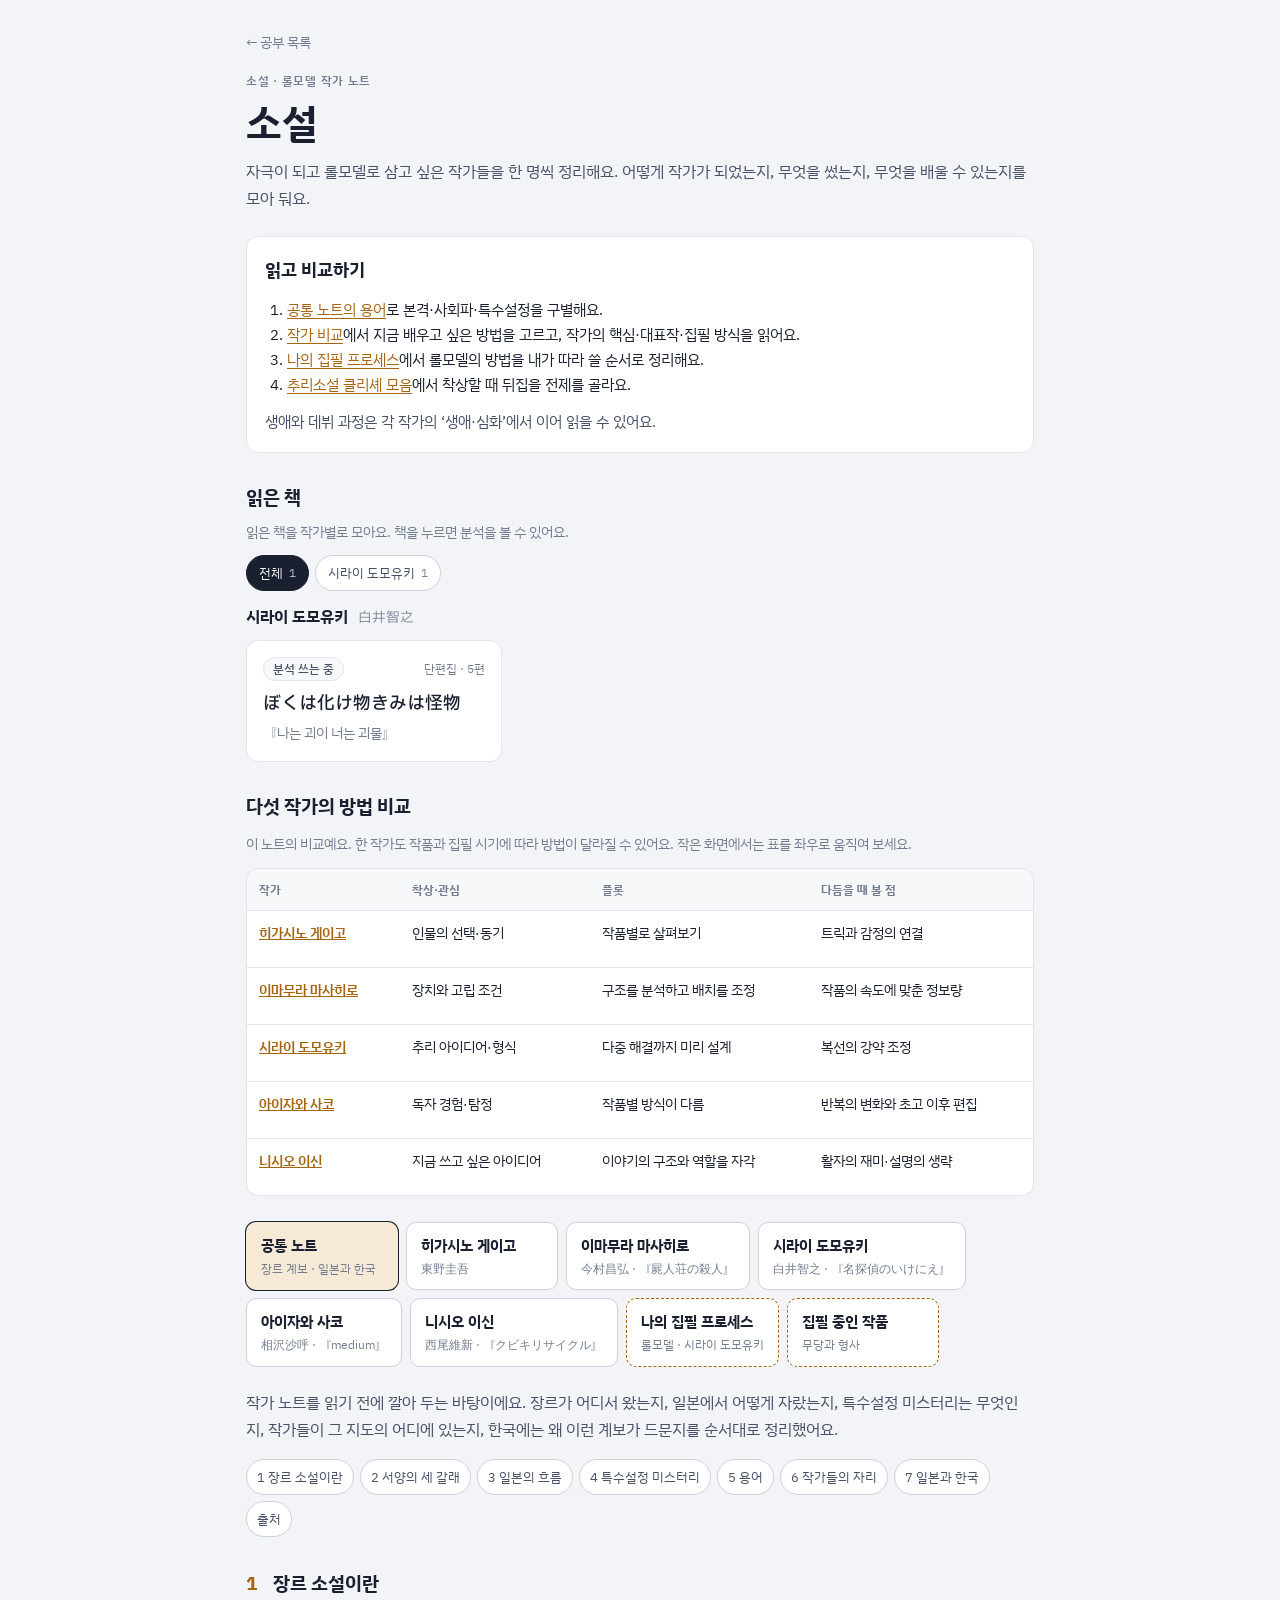
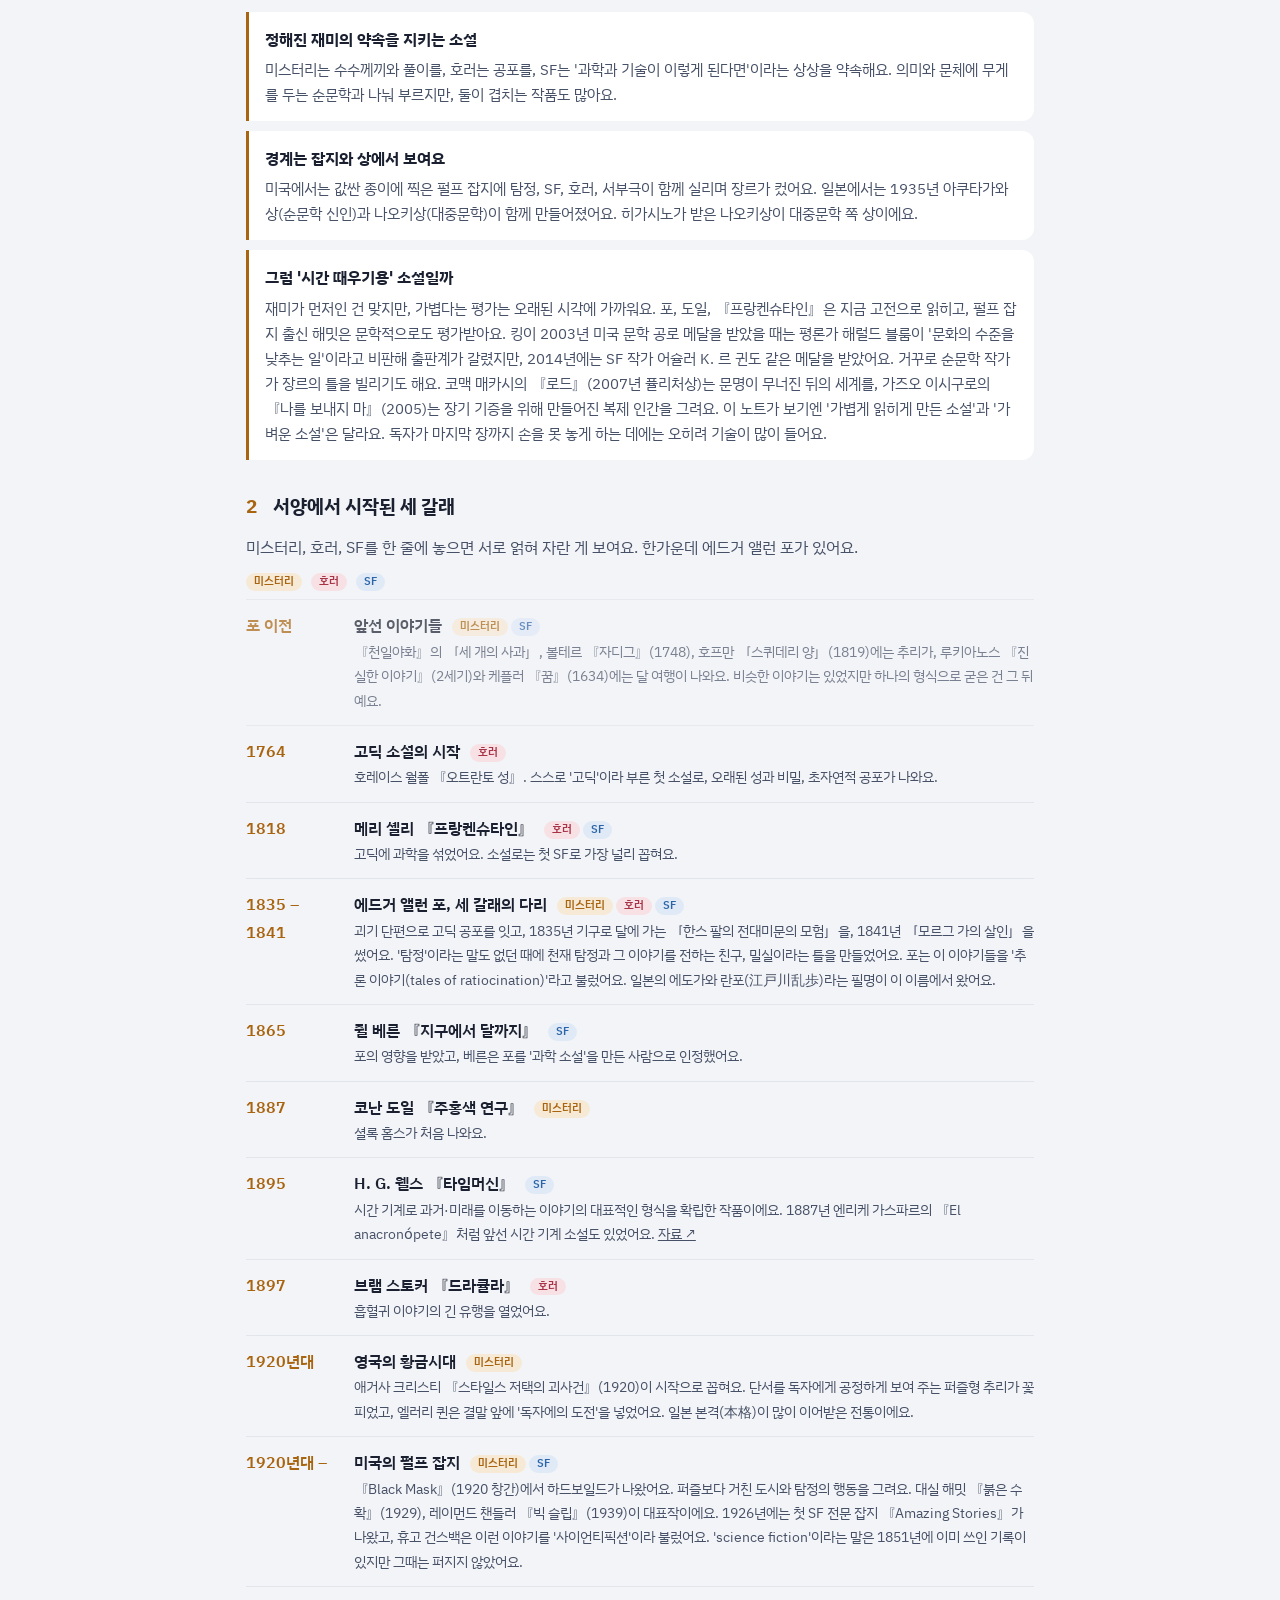
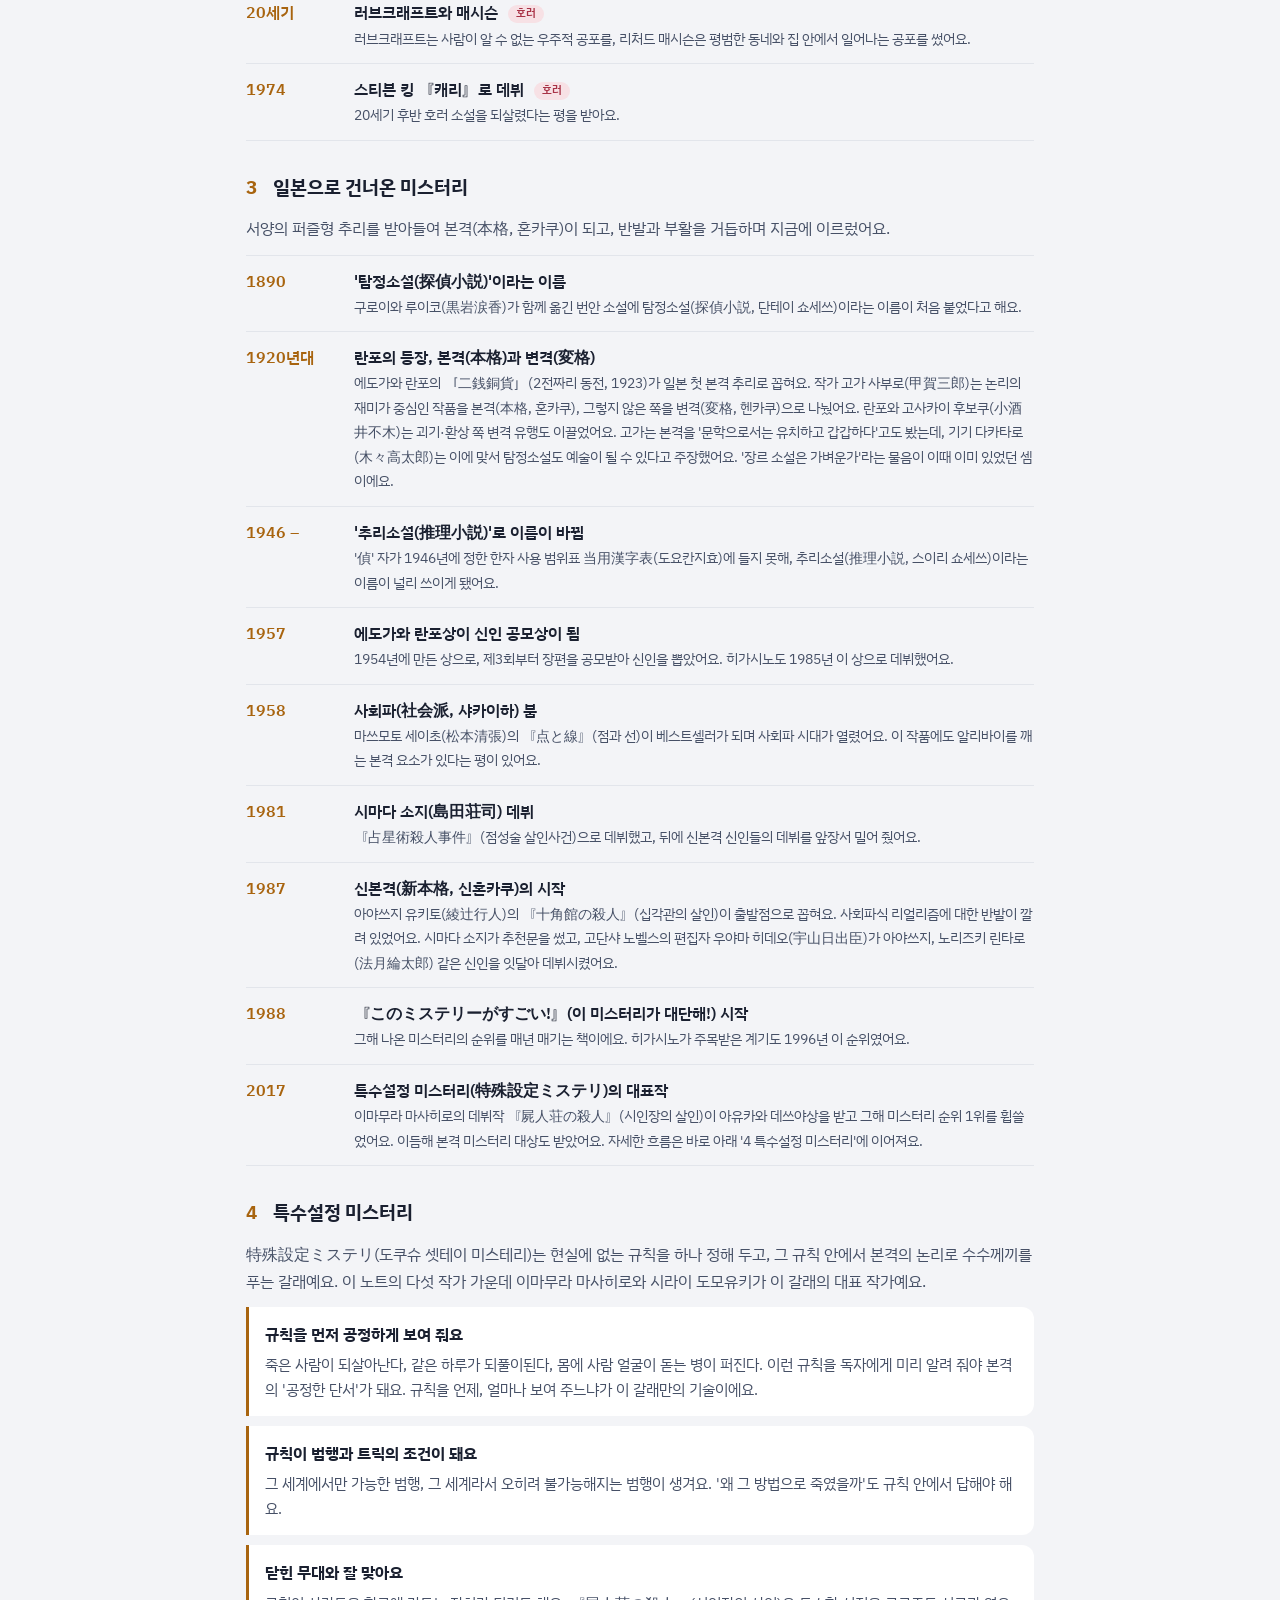
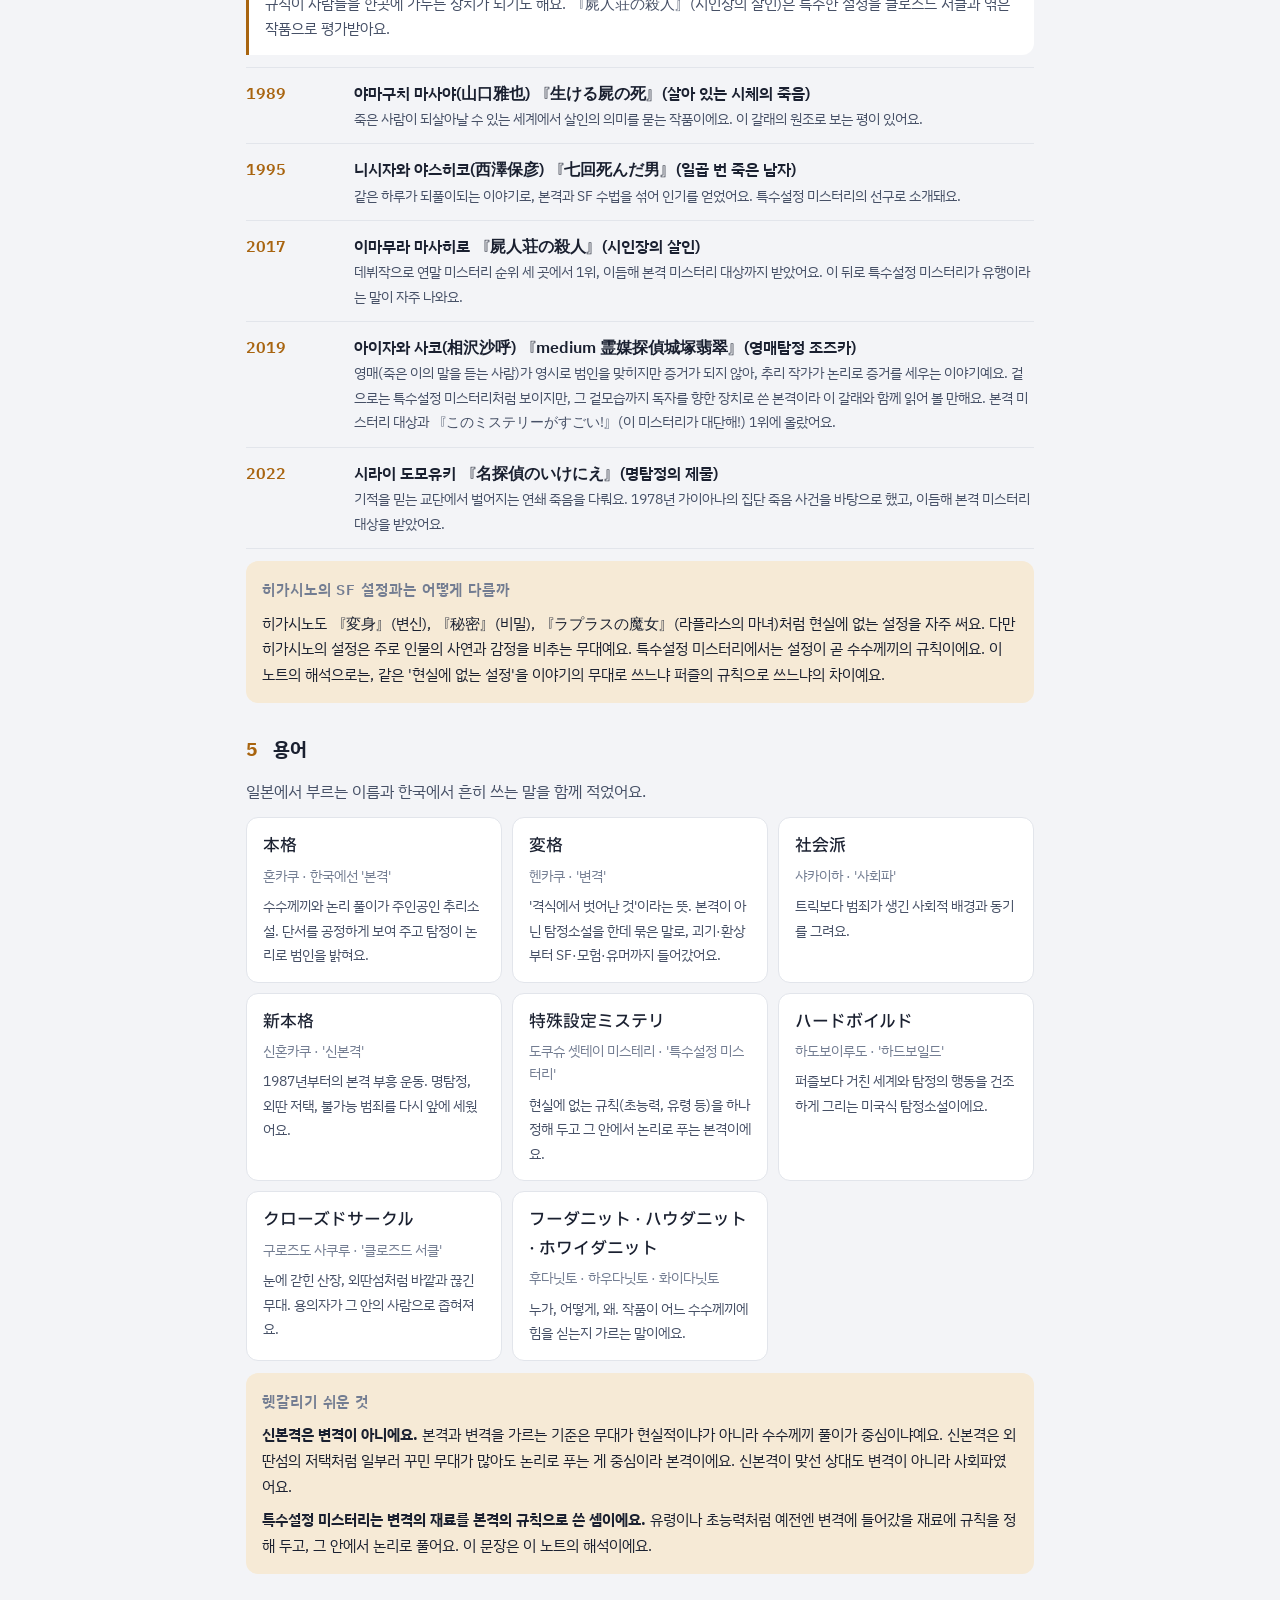
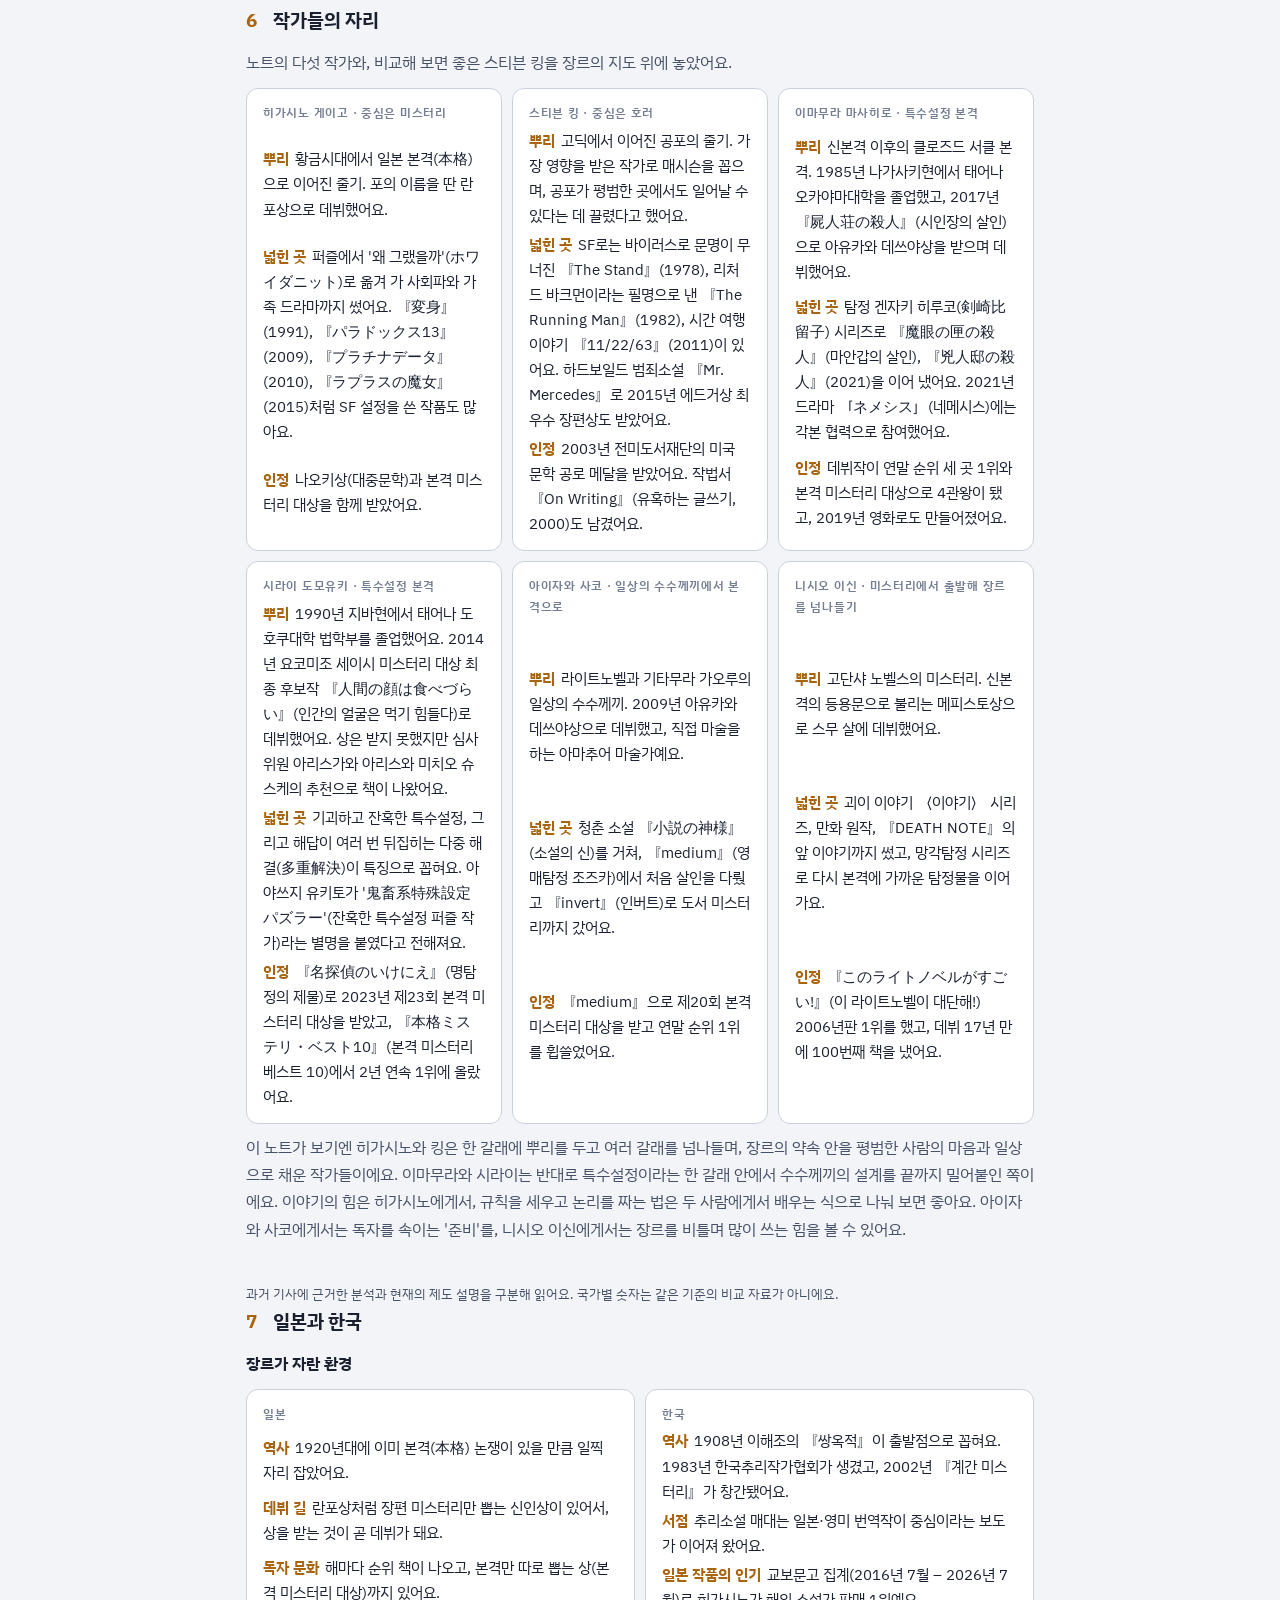
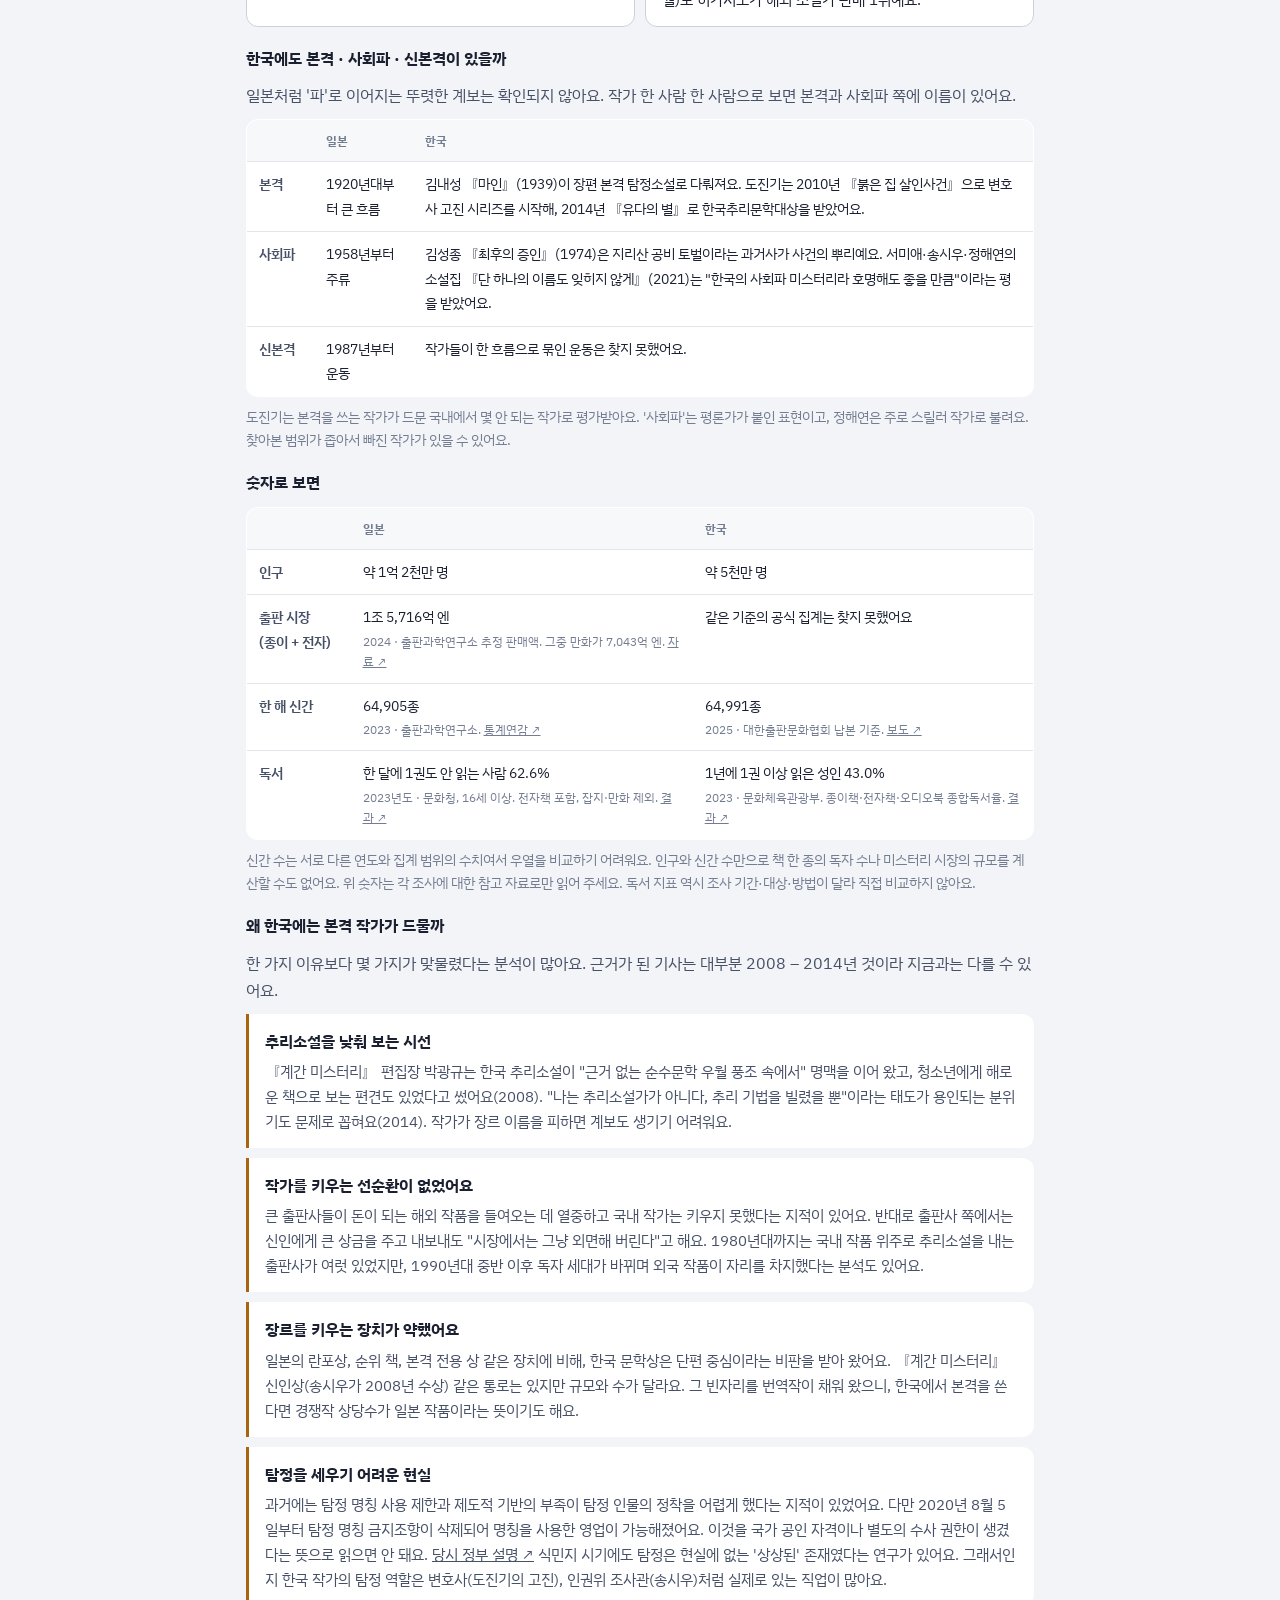
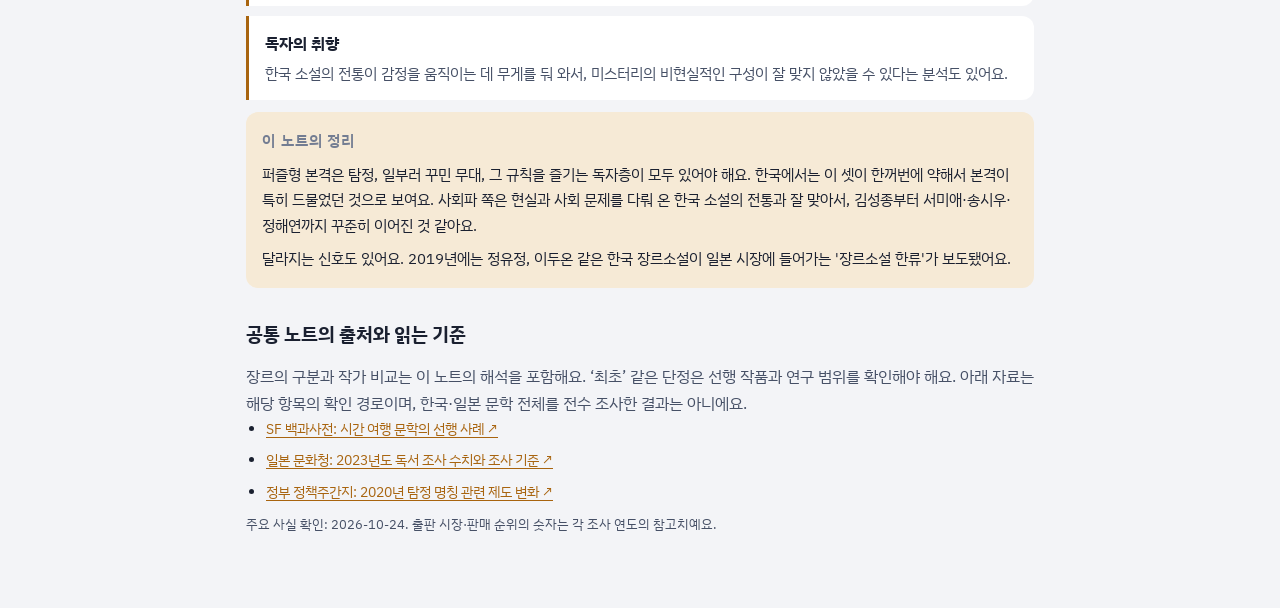
==== novel/index.html @ 46d70980 "창작" ====
<!doctype html>
<html lang="ko">
<meta charset="utf-8">
<meta name="viewport" content="width=device-width,initial-scale=1,viewport-fit=cover">
<title>소설 노트</title>
<link rel="preconnect" href="https://fonts.googleapis.com">
<link rel="preconnect" href="https://fonts.gstatic.com" crossorigin>
<link rel="stylesheet" href="https://fonts.googleapis.com/css2?family=IBM+Plex+Sans+JP:wght@400;500&family=IBM+Plex+Sans+KR:wght@400;500;600;700&display=swap">
<style>
/* 소설 노트: 롤모델 작가를 한 명씩 정리하는 페이지. 색 토큰은 첫 페이지·japanese/와 같은 값을 써요. */
:root{
  --paper:#F3F4F7; --sheet:#FFFFFF; --sheet-2:#F7F8FA;
  --ink:#1A2030; --ink-2:#465066; --ink-3:#737D92; --rule:#E2E5EB; --rule-2:#CBD1DB;
  --accent:#A8640F; --accent-soft:#F6EAD6;
  --cork:#C9A47A; --cork-2:#B88F63; --note-mine:#FFF3B8; --note-note:#FFFFFF; --note-ask:#FBDDE3; --note-ink:#2A2418; --pin:#C0392B;
  --tag-h:#A83246; --tag-h-soft:#F7E1E5; --tag-s:#2C64A8; --tag-s-soft:#E0EAF7;
  --font-ui:"IBM Plex Sans KR","Apple SD Gothic Neo","Malgun Gothic","Noto Sans KR",system-ui,sans-serif;
  --font-jp:"IBM Plex Sans JP","Hiragino Sans","Hiragino Kaku Gothic ProN","Yu Gothic","Noto Sans JP",sans-serif;
  --radius:12px; --gutter:16px;
  color-scheme:light;
}
@media (prefers-color-scheme: dark){
  :root:not([data-theme="light"]){
    --paper:#12151C; --sheet:#1A1F29; --sheet-2:#151922;
    --ink:#E7EAF0; --ink-2:#B3BACA; --ink-3:#8A92A5; --rule:#2A303D; --rule-2:#3A4252;
    --cork:#5A4632; --cork-2:#4A3928; --note-mine:#4A4220; --note-note:#2A303D; --note-ask:#4A2A31; --note-ink:#F1ECE0; --pin:#E06A5A;
    --accent:#E2A34A; --accent-soft:#3A2C17; --tag-h:#F08C9C; --tag-h-soft:#3D1F25; --tag-s:#8DB8F0; --tag-s-soft:#1C2A3D;
    color-scheme:dark;
  }
}
:root[data-theme="dark"]{
  --paper:#12151C; --sheet:#1A1F29; --sheet-2:#151922;
  --ink:#E7EAF0; --ink-2:#B3BACA; --ink-3:#8A92A5; --rule:#2A303D; --rule-2:#3A4252;
  --cork:#5A4632; --cork-2:#4A3928; --note-mine:#4A4220; --note-note:#2A303D; --note-ask:#4A2A31; --note-ink:#F1ECE0; --pin:#E06A5A;
    --accent:#E2A34A; --accent-soft:#3A2C17; --tag-h:#F08C9C; --tag-h-soft:#3D1F25; --tag-s:#8DB8F0; --tag-s-soft:#1C2A3D;
  color-scheme:dark;
}
*,*::before,*::after{ box-sizing:border-box }
[hidden]{ display:none !important }
html,body{ margin:0 }
body{ min-height:100vh; background:var(--paper); color:var(--ink); font:400 1rem/1.7 var(--font-ui); -webkit-font-smoothing:antialiased }
h1,h2,h3,p,ol,ul,dl{ margin:0 }
a{ color:inherit }
button{ font:inherit; color:inherit; background:none; border:0; padding:0; cursor:pointer }
:focus-visible{ outline:2px solid var(--accent); outline-offset:2px; border-radius:6px }
.jp{ font-family:var(--font-jp) }
main{ max-width:820px; margin:0 auto; padding:28px var(--gutter) 72px }
.back{ display:inline-block; font-size:.85rem; color:var(--ink-3); text-decoration:none; margin-bottom:18px }
.back:hover{ color:var(--ink) }
.eyebrow{ font-size:.76rem; font-weight:600; letter-spacing:.06em; color:var(--ink-3) }
h1{ font-size:clamp(1.8rem,6vw,2.5rem); font-weight:700; letter-spacing:-.01em; line-height:1.3; margin-top:4px }
.lede{ margin-top:10px; color:var(--ink-2) }

/* 작가 고르기 */
.tabs{ display:flex; flex-wrap:wrap; gap:8px; margin:26px 0 8px }
.tab{ display:grid; gap:0; padding:10px 14px; border:1px solid var(--rule-2); border-radius:10px; background:var(--sheet); text-align:left; min-width:9.5rem }
.tab b{ font-size:.95rem }
.tab small{ font-size:.76rem; color:var(--ink-3) }
.tab[aria-selected="true"]{ border-color:var(--ink); box-shadow:0 0 0 1px var(--ink) }
.tab.soon{ border-style:dashed; background:var(--sheet-2) }
.tab.common{ background:var(--accent-soft); border-color:transparent }

/* 공통 노트 */
.intro{ color:var(--ink-2) }
.toc{ display:flex; flex-wrap:wrap; gap:6px; margin-top:-14px }
.toc a{ font-size:.82rem; text-decoration:none; padding:4px 10px; border:1px solid var(--rule-2); border-radius:999px; background:var(--sheet); color:var(--ink-2) }
.toc a:hover{ color:var(--ink); border-color:var(--ink-3) }
section h2 .no{ display:inline-block; min-width:1.4em; color:var(--accent); font-variant-numeric:tabular-nums }
section h3{ font-size:1rem; font-weight:700; margin:18px 0 10px }
section h3:first-of-type{ margin-top:0 }
[id^="c-"]{ scroll-margin-top:16px }
.legend{ display:flex; gap:6px; margin-bottom:8px }
.legend .tag{ margin:0 }
.tag{ display:inline-block; margin-left:6px; padding:0 8px; border-radius:999px; font-size:.7rem; font-weight:600; line-height:1.6; vertical-align:2px; white-space:nowrap }
.tag + .tag{ margin-left:3px }
.tags{ display:inline-flex; gap:3px; margin-left:6px; white-space:nowrap; vertical-align:1px }
.tags .tag{ margin:0 }
.tag.m{ color:var(--accent); background:var(--accent-soft) }
.tag.h{ color:var(--tag-h); background:var(--tag-h-soft) }
.tag.s{ color:var(--tag-s); background:var(--tag-s-soft) }
.timeline li.pre{ opacity:.7 }
.tbl.lineage tbody th{ width:4.2rem }
.tbl.lineage td:nth-child(2){ width:6.2rem }
.note{ margin-top:8px; font-size:.86rem; color:var(--ink-3) }
.tbl{ width:100%; border-collapse:collapse; font-size:.9rem; background:var(--sheet); border:1px solid var(--rule); border-radius:var(--radius); overflow:hidden }
.tbl th,.tbl td{ padding:10px 12px; text-align:left; vertical-align:top; border-bottom:1px solid var(--rule) }
.tbl tbody tr:last-child > *{ border-bottom:0 }
.tbl thead th{ font-size:.78rem; color:var(--ink-3); background:var(--sheet-2) }
.tbl tbody th{ font-weight:600; color:var(--ink-2); width:6.5rem }
.tbl small{ display:block; margin-top:2px; font-size:.75rem; color:var(--ink-3) }

/* 작가 칸 */
.author{ display:grid; gap:30px; margin-top:22px }
.hero{ display:grid; gap:6px; padding:20px; border:1px solid var(--rule); border-radius:var(--radius); background:var(--sheet) }
.hero .name{ font-size:1.6rem; font-weight:700; line-height:1.3 }
.hero .name .jp{ font-size:1rem; font-weight:500; color:var(--ink-3); margin-left:8px }
.facts{ display:grid; grid-template-columns:5.5rem minmax(0,1fr); gap:6px 14px; margin-top:8px; font-size:.93rem }
.facts dt{ color:var(--ink-3) }
.facts dd{ margin:0; min-width:0 }
.memorial{ margin-top:10px; padding:10px 14px; border-radius:10px; background:var(--sheet-2); border:1px solid var(--rule); font-size:.9rem; color:var(--ink-2) }
section h2{ font-size:1.2rem; font-weight:700; margin-bottom:12px }
section > p{ color:var(--ink-2) }
.timeline{ list-style:none; padding:0; display:grid }
.timeline li{ display:grid; grid-template-columns:6rem minmax(0,1fr); gap:12px; padding:12px 0; border-bottom:1px solid var(--rule) }
.timeline li:first-child{ border-top:1px solid var(--rule) }
.tl-y{ font-weight:600; color:var(--accent); font-variant-numeric:tabular-nums }
.tl-a{ display:block; font-size:.78rem; font-weight:500; color:var(--ink-3) }
.tl-t{ font-weight:600 }
.tl-d{ display:block; font-size:.9rem; color:var(--ink-2) }
.books{ display:grid; grid-template-columns:repeat(auto-fill,minmax(min(100%,15rem),1fr)); gap:10px }
.book{ display:grid; align-content:start; gap:3px; padding:14px 16px; border:1px solid var(--rule); border-radius:var(--radius); background:var(--sheet) }
.book .jt{ font-family:var(--font-jp); font-weight:500; font-size:1.05rem }
.book .kt{ font-size:.86rem; color:var(--ink-3) }
.book .yr{ font-size:.78rem; font-weight:600; color:var(--accent) }
.book p{ font-size:.9rem; color:var(--ink-2); margin-top:4px }
.whys{ list-style:none; padding:0; display:grid; gap:10px }
.whys li{ display:grid; gap:4px; padding:14px 16px; border-left:3px solid var(--accent); border-radius:0 var(--radius) var(--radius) 0; background:var(--sheet) }
.whys span{ font-size:.92rem; color:var(--ink-2) }
.influences{ margin:4px 0 0; padding-left:1.1em; display:grid; gap:6px; font-size:.88rem; color:var(--ink-2) }
.whys .influences li{ display:list-item; padding:0; border:0; border-radius:0; background:none }
.influences b{ color:var(--ink); margin-right:6px }
.whys .influence-note{ font-size:.84rem; color:var(--ink-3) }
.turn{ display:grid; gap:8px; margin-top:12px; padding:16px; border-radius:var(--radius); background:var(--accent-soft) }
.turn p{ font-size:.94rem }
.compare{ display:grid; grid-template-columns:repeat(auto-fit,minmax(min(100%,16rem),1fr)); gap:10px; margin-top:12px }
.compare > div{ display:grid; gap:4px; padding:14px 16px; border:1px solid var(--rule-2); border-radius:var(--radius); background:var(--sheet); font-size:.92rem }
.compare b{ color:var(--accent); margin-right:6px }
.lessons{ list-style:none; padding:0; display:grid; gap:10px; counter-reset:l }
.steps{ list-style:none; padding:0; display:grid; gap:10px; counter-reset:st }
.steps > li{ counter-increment:st; padding:14px 16px; border:1px solid var(--rule); border-radius:var(--radius); background:var(--sheet) }
.steps > li > b{ display:block }
.steps > li > b::before{ content:counter(st) '. '; color:var(--accent); font-variant-numeric:tabular-nums }
.steps ul{ margin:6px 0 0; padding-left:1.1em; display:grid; gap:4px; font-size:.92rem; color:var(--ink-2) }
.lessons li{ counter-increment:l; display:grid; grid-template-columns:2rem minmax(0,1fr); gap:6px; padding:14px 16px; border-radius:var(--radius); background:var(--sheet); border:1px solid var(--rule) }
.lessons li::before{ content:counter(l,decimal-leading-zero); font-weight:600; color:var(--accent); font-variant-numeric:tabular-nums }
.lessons b{ display:block }
.lessons span{ font-size:.92rem; color:var(--ink-2) }
.soon-box{ padding:28px 18px; text-align:center; color:var(--ink-3); border:1px dashed var(--rule-2); border-radius:var(--radius) }

/* 읽은 책: 책장, 대표작의 '분석 보기', 책 분석 화면. 그리는 코드는 bookshelf.js, 데이터는 books.js예요. */
.shelf{ display:grid; gap:12px; margin-top:28px }
.shelf h2{ font-size:1.2rem; margin:0 }
.shelf > .note{ margin-top:-6px }
.shelf-seg{ display:flex; flex-wrap:wrap; gap:6px }
.tg{ display:inline-flex; align-items:center; gap:6px; min-height:36px; padding:4px 12px; border-radius:999px; border:1px solid var(--rule-2); background:var(--sheet); font-size:.84rem; color:var(--ink-2); white-space:nowrap }
.tg:hover{ border-color:var(--ink-3); color:var(--ink) }
.tg[aria-pressed="true"]{ background:var(--ink); color:var(--paper); border-color:var(--ink) }
.tg .cnt{ font-size:.72rem; opacity:.7; font-variant-numeric:tabular-nums }
.shelf-list{ display:grid; gap:18px }
.shelf-group{ display:grid; gap:10px }
.shelf-h{ display:flex; flex-wrap:wrap; align-items:baseline; gap:4px 10px; margin:0 !important; font-size:1rem }
.shelf-h .jp{ font-size:.85rem; font-weight:400; color:var(--ink-3) }
.shelf-go{ justify-self:start; font-size:.88rem; color:var(--accent); text-underline-offset:3px }
.shelf-cards{ display:grid; grid-template-columns:repeat(auto-fill,minmax(min(100%,15rem),1fr)); gap:10px }
.shelf-card{ display:grid; align-content:start; gap:4px; padding:16px; border:1px solid var(--rule); border-radius:var(--radius); background:var(--sheet); text-decoration:none }
.shelf-card:hover{ border-color:var(--ink-3) }
.shelf-card .sc-top{ display:flex; justify-content:space-between; align-items:center; gap:8px; margin-bottom:6px }
.shelf-card .sc-meta{ font-size:.76rem; color:var(--ink-3) }
.shelf-card .jt{ font-family:var(--font-jp); font-weight:500; font-size:1.1rem; line-height:1.5 }
.shelf-card .kt{ font-size:.86rem; color:var(--ink-3) }
.pill{ font-size:.72rem; font-weight:500; line-height:1; padding:5px 9px; border-radius:999px; background:var(--sheet-2); color:var(--ink-2); border:1px solid var(--rule); white-space:nowrap }
.pill.ready{ background:var(--accent-soft); color:var(--accent); border-color:transparent }
.proc-tools{ margin-top:12px; display:flex; flex-wrap:wrap; align-items:center; gap:6px 10px; font-size:.9rem }
.proc-tools b{ font-size:.78rem; color:var(--ink-3) }
.proc-tools a{ font-weight:600; color:var(--accent); text-underline-offset:3px }
.proc-link{ margin-top:10px; font-size:.9rem; font-weight:600 }
.proc-link a{ color:var(--accent); text-underline-offset:3px }
.pill.mine{ background:transparent; color:var(--accent); border-color:var(--accent) }
.book.read{ border-color:var(--accent) }
.book-go{ justify-self:start; margin-top:8px; display:inline-flex; align-items:center; min-height:32px; font-size:.86rem; font-weight:600; color:var(--accent); text-underline-offset:3px }
body.reading main > :not(.book-view){ display:none !important }
.book-page{ display:grid; grid-template-columns:minmax(0,1fr); gap:30px }
.book-head h1{ font-family:var(--font-jp); font-weight:500; font-size:clamp(1.5rem,5.5vw,2.1rem) }
.book-intro{ margin-top:12px; padding-top:12px; border-top:1px solid var(--rule); font-size:.93rem; color:var(--ink-2) }
.book-page section > p + p, .work-page section > p + p{ margin-top:10px }
.spoiler{ padding:14px 16px; border:1px dashed var(--rule-2); border-radius:var(--radius); background:var(--sheet-2) }
.spoiler summary{ font-size:.9rem; font-weight:600; color:var(--ink-2); cursor:pointer; min-height:30px }
.spoiler[open] summary{ margin-bottom:10px }
.spoiler p{ color:var(--ink-2) }
.spoiler p + p{ margin-top:10px }
.tab.mine{ border-style:dashed; border-color:var(--accent) }
.proc-map{ display:grid; gap:14px }
.proc-phase{ padding:14px 16px; border:1px solid var(--rule); border-radius:var(--radius); background:var(--sheet) }
.proc-phase h3{ margin:0 }
.proc-phase > .note{ margin:2px 0 10px }
.proc-flow{ list-style:none; margin:0; padding:0; display:grid; gap:6px }
.proc-flow li{ display:grid; grid-template-columns:8.5rem minmax(0,1fr); gap:10px; font-size:.9rem; color:var(--ink-2) }
.proc-flow a{ font-weight:600; color:var(--accent); text-underline-offset:3px }
.proc-steps{ display:grid; gap:14px }
.proc-step{ padding:18px; border:1px solid var(--rule); border-radius:var(--radius); background:var(--sheet); scroll-margin-top:20px }
.proc-step .proc-no{ margin:0; font-size:.76rem; font-weight:600; letter-spacing:.08em; color:var(--accent) }
.proc-step h3{ margin:2px 0 6px; font-size:1.05rem }
.proc-step h4{ margin:14px 0 6px; font-size:.84rem; color:var(--ink-3) }
.proc-step ul{ margin:0; padding-left:20px; display:grid; gap:5px; font-size:.92rem }
.proc-goal{ margin:0; font-weight:600 }
.proc-ask li::marker{ content:'? '; color:var(--accent); font-weight:700 }
.proc-done{ margin:14px 0 0; padding:10px 12px; border-radius:6px; background:var(--accent-soft); font-size:.92rem }
.proc-done b{ display:block; font-size:.76rem; color:var(--accent) }
.proc-basis{ margin-top:12px; display:grid; gap:6px; font-size:.84rem; color:var(--ink-2) }
.proc-basis p{ margin:0 }
.proc-step .spoiler{ margin-top:12px }
.proc-ex{ margin-bottom:8px !important }
.proc-ex b{ color:var(--ink) }
@media(max-width:600px){ .proc-flow li{ grid-template-columns:minmax(0,1fr); gap:0 } .proc-step{ padding:15px } }
/* 집필 중인 작품: 책 분석(.syn 등)과 같은 모양 + 클리셰 뒤집기 보드 */
.work-page{ display:grid; grid-template-columns:minmax(0,1fr); gap:30px; margin-top:26px }
.work-costs{ display:grid; gap:10px }
.work-page .cork-head{ margin-top:18px }
.work-page .cork-head h4{ margin:0 }
.cork-head{ display:flex; flex-wrap:wrap; align-items:baseline; justify-content:space-between; gap:6px 12px; margin-top:10px }
.cork-head h3{ font-size:1.05rem }
.cork-head a{ font-size:.85rem; font-weight:600; color:var(--accent); text-underline-offset:3px }
.cork{ padding:24px 16px; border-radius:var(--radius); display:grid; grid-template-columns:repeat(auto-fill,minmax(250px,1fr)); gap:22px 16px;
  background-color:var(--cork); background-image:radial-gradient(var(--cork-2) 1px, transparent 1.4px); background-size:14px 14px; box-shadow:inset 0 0 0 6px var(--cork-2) }
.pin-card{ position:relative; padding:18px 16px 14px; border-radius:4px; background:var(--note-mine); color:var(--note-ink); box-shadow:0 2px 0 rgba(0,0,0,.08), 0 6px 14px rgba(0,0,0,.16); display:grid; gap:10px; min-width:0 }
.pin{ position:absolute; top:-6px; left:50%; width:14px; height:14px; margin-left:-7px; border-radius:50%; background:var(--pin); box-shadow:0 2px 3px rgba(0,0,0,.35), inset -2px -2px 0 rgba(0,0,0,.18) }
.pin-card small{ display:block; font-size:.72rem; font-weight:700; letter-spacing:.02em; opacity:.65; margin-bottom:2px }
.pin-from{ font-size:.9rem; opacity:.8; padding-bottom:10px; border-bottom:1px dashed rgba(0,0,0,.2) }
.pin-to{ font-size:1rem; font-weight:600; line-height:1.6 }
.pin-extra{ font-size:.8rem; opacity:.75 }
@media(max-width:600px){ .cork{ grid-template-columns:minmax(0,1fr); padding:20px 14px } }

.aspects li{ padding:12px 14px; border:1px solid var(--rule); border-radius:var(--radius); background:var(--sheet) }
.opinion{ display:grid; grid-template-columns:4.2rem minmax(0,1fr); gap:8px; margin:4px 0 0 !important; color:var(--ink-2) }
.op-tag{ padding-top:2px; font-size:.76rem; font-weight:600; letter-spacing:.02em }
.is-good .op-tag{ color:var(--accent) }
.is-bad .op-tag{ color:var(--ink-3) }
.syn{ padding:18px 0; border-top:1px solid var(--rule) }
.syn h3{ margin:0 0 4px; font-size:1.05rem }
.syn .st-first{ margin:0 0 8px; font-size:.78rem; color:var(--ink-3) }
.st-tags{ display:flex; flex-wrap:wrap; align-items:center; gap:6px; margin:0 0 14px }
.st-tags b{ font-size:.78rem; margin-right:2px }
.spoiler h4, .syn h4{ margin:18px 0 8px; font-size:.9rem; color:var(--ink) }
.syn .ref{ margin-top:18px }
.pattern-ex{ margin:8px 0 4px; padding-left:1.1em; display:grid; gap:5px; font-size:.88rem; color:var(--ink-2) }
.pattern-ex b{ color:var(--ink); font-weight:600 }
.design .opinion{ grid-template-columns:2.4rem minmax(0,1fr) }
.design .opinion .op-tag{ color:var(--accent) }
.moves a.pill{ text-decoration:none }
.cost{ margin:0; padding:10px 14px; border-left:3px solid var(--rule-2); border-radius:6px; background:var(--sheet-2); font-size:.92rem; color:var(--ink-2) }
.cost b{ display:block; color:var(--ink); margin-bottom:3px }
.trace-line{ margin:0 0 12px; font-size:.93rem; color:var(--ink) !important }
.trace-line b{ color:var(--accent) }
.syn-facts{ display:grid; grid-template-columns:5.5rem minmax(0,1fr); gap:10px 14px; margin:0 0 14px; font-size:.93rem }
.syn-facts dt{ color:var(--accent); font-size:.82rem; font-weight:600; padding-top:2px }
.syn-facts dd{ margin:0; min-width:0; color:var(--ink-2) }
.syn-cast{ list-style:none; padding:0; margin:0; display:grid; gap:6px }
.syn-cast b{ color:var(--ink); margin-right:6px }
.syn-twist{ margin:0 0 14px; padding:12px 14px; border-left:3px solid var(--accent); border-radius:6px; background:var(--accent-soft); color:var(--ink) !important; font-size:.94rem }
.syn-twist b{ display:block; font-size:.76rem; color:var(--accent); margin-bottom:4px }
.design{ list-style:none; margin:0; padding:0; display:grid; gap:12px }
.design li{ font-size:.92rem }
.design .design-h{ display:flex; flex-wrap:wrap; align-items:center; gap:6px 8px; margin:0 0 3px; color:var(--ink) }
.design li > p:last-child{ margin:0; color:var(--ink-2) }
.trace-steps{ list-style:none; margin:0; padding:0; display:grid; gap:0 }
.trace-steps li{ position:relative; display:grid; grid-template-columns:4.6rem minmax(0,1fr); gap:10px; padding:0 0 14px; font-size:.92rem; color:var(--ink-2) }
.trace-steps li:not(:last-child)::after{ content:''; position:absolute; left:2.3rem; top:26px; bottom:2px; border-left:1px dashed var(--rule-2) }
.trace-steps .pill{ justify-self:center; align-self:start; position:relative; z-index:1 }
.trace-steps b{ color:var(--ink) }
.syn-solve{ margin:0; padding-left:20px; display:grid; gap:8px; font-size:.92rem; color:var(--ink-2) }
@media(max-width:600px){ .syn-facts{ grid-template-columns:minmax(0,1fr); gap:2px } .syn-facts dd{ margin-bottom:10px } }
</style>
<link rel="stylesheet" href="learning.css">

<main>
  <a class="back" href="../index.html">← 공부 목록</a>
  <p class="eyebrow">소설 · 롤모델 작가 노트</p>
  <h1>소설</h1>
  <p class="lede">자극이 되고 롤모델로 삼고 싶은 작가들을 한 명씩 정리해요. 어떻게 작가가 되었는지, 무엇을 썼는지, 무엇을 배울 수 있는지를 모아 둬요.</p>

  <section class="course" aria-labelledby="novel-course-title">
    <h2 id="novel-course-title">읽고 비교하기</h2>
    <ol><li><a href="#c-terms">공통 노트의 용어</a>로 본격·사회파·특수설정을 구별해요.</li><li><a href="#author-comparison">작가 비교</a>에서 지금 배우고 싶은 방법을 고르고, 작가의 핵심·대표작·집필 방식을 읽어요.</li><li><a href="#a-process">나의 집필 프로세스</a>에서 롤모델의 방법을 내가 따라 쓸 순서로 정리해요.</li><li><a href="cliches.html">추리소설 클리셰 모음</a>에서 착상할 때 뒤집을 전제를 골라요.</li></ol>
    <p>생애와 데뷔 과정은 각 작가의 ‘생애·심화’에서 이어 읽을 수 있어요.</p>
  </section>

  <div class="tabs" role="tablist" aria-label="노트">
    <button class="tab common" role="tab" data-author="common" aria-selected="true"><b>공통 노트</b><small>장르 계보 · 일본과 한국</small></button>
    <button class="tab" role="tab" data-author="higashino" aria-selected="false"><b>히가시노 게이고</b><small>東野圭吾</small></button>
    <button class="tab" role="tab" data-author="imamura" aria-selected="false"><b>이마무라 마사히로</b><small>今村昌弘 · 『屍人荘の殺人』</small></button>
    <button class="tab" role="tab" data-author="shirai" aria-selected="false"><b>시라이 도모유키</b><small>白井智之 · 『名探偵のいけにえ』</small></button>
    <button class="tab" role="tab" data-author="aizawa" aria-selected="false"><b>아이자와 사코</b><small>相沢沙呼 · 『medium』</small></button>
    <button class="tab" role="tab" data-author="nisio" aria-selected="false"><b>니시오 이신</b><small>西尾維新 · 『クビキリサイクル』</small></button>
    <button class="tab mine" role="tab" data-author="process" aria-selected="false"><b>나의 집필 프로세스</b><small>롤모델 · 시라이 도모유키</small></button>
    <button class="tab mine" role="tab" data-author="works" aria-selected="false"><b>집필 중인 작품</b><small>무당과 형사</small></button>
  </div>

  <!-- 공통 노트: 작가를 가리지 않는 장르·시장 이야기 -->
  <div class="author" id="a-common" role="tabpanel">
    <p class="intro">작가 노트를 읽기 전에 깔아 두는 바탕이에요. 장르가 어디서 왔는지, 일본에서 어떻게 자랐는지, 특수설정 미스터리는 무엇인지, 작가들이 그 지도의 어디에 있는지, 한국에는 왜 이런 계보가 드문지를 순서대로 정리했어요.</p>
    <nav class="toc" aria-label="공통 노트 차례">
      <a href="#c-genre">1 장르 소설이란</a><a href="#c-west">2 서양의 세 갈래</a><a href="#c-japan">3 일본의 흐름</a><a href="#c-special">4 특수설정 미스터리</a><a href="#c-terms">5 용어</a><a href="#c-authors">6 작가들의 자리</a><a href="#c-jk">7 일본과 한국</a><a href="#c-sources">출처</a>
    </nav>

    <section id="c-genre">
      <h2><span class="no">1</span>장르 소설이란</h2>
      <ol class="whys">
        <li><b>정해진 재미의 약속을 지키는 소설</b><span>미스터리는 수수께끼와 풀이를, 호러는 공포를, SF는 '과학과 기술이 이렇게 된다면'이라는 상상을 약속해요. 의미와 문체에 무게를 두는 순문학과 나눠 부르지만, 둘이 겹치는 작품도 많아요.</span></li>
        <li><b>경계는 잡지와 상에서 보여요</b><span>미국에서는 값싼 종이에 찍은 펄프 잡지에 탐정, SF, 호러, 서부극이 함께 실리며 장르가 컸어요. 일본에서는 1935년 아쿠타가와상(순문학 신인)과 나오키상(대중문학)이 함께 만들어졌어요. 히가시노가 받은 나오키상이 대중문학 쪽 상이에요.</span></li>
        <li><b>그럼 '시간 때우기용' 소설일까</b><span>재미가 먼저인 건 맞지만, 가볍다는 평가는 오래된 시각에 가까워요. 포, 도일, 『프랑켄슈타인』은 지금 고전으로 읽히고, 펄프 잡지 출신 해밋은 문학적으로도 평가받아요. 킹이 2003년 미국 문학 공로 메달을 받았을 때는 평론가 해럴드 블룸이 '문화의 수준을 낮추는 일'이라고 비판해 출판계가 갈렸지만, 2014년에는 SF 작가 어슐러 K. 르 귄도 같은 메달을 받았어요. 거꾸로 순문학 작가가 장르의 틀을 빌리기도 해요. 코맥 매카시의 『로드』(2007년 퓰리처상)는 문명이 무너진 뒤의 세계를, 가즈오 이시구로의 『나를 보내지 마』(2005)는 장기 기증을 위해 만들어진 복제 인간을 그려요. 이 노트가 보기엔 '가볍게 읽히게 만든 소설'과 '가벼운 소설'은 달라요. 독자가 마지막 장까지 손을 못 놓게 하는 데에는 오히려 기술이 많이 들어요.</span></li>
      </ol>
    </section>

    <section id="c-west">
      <h2><span class="no">2</span>서양에서 시작된 세 갈래</h2>
      <p style="margin-bottom:12px">미스터리, 호러, SF를 한 줄에 놓으면 서로 얽혀 자란 게 보여요. 한가운데 에드거 앨런 포가 있어요.</p>
      <p class="legend"><span class="tag m">미스터리</span><span class="tag h">호러</span><span class="tag s">SF</span></p>
      <ol class="timeline">
        <li class="pre"><span class="tl-y">포 이전</span><span><span class="tl-t">앞선 이야기들 <span class="tags"><span class="tag m">미스터리</span><span class="tag s">SF</span></span></span><span class="tl-d">『천일야화』의 「세 개의 사과」, 볼테르 『자디그』(1748), 호프만 「스퀴데리 양」(1819)에는 추리가, 루키아노스 『진실한 이야기』(2세기)와 케플러 『꿈』(1634)에는 달 여행이 나와요. 비슷한 이야기는 있었지만 하나의 형식으로 굳은 건 그 뒤예요.</span></span></li>
        <li><span class="tl-y">1764</span><span><span class="tl-t">고딕 소설의 시작 <span class="tags"><span class="tag h">호러</span></span></span><span class="tl-d">호레이스 월폴 『오트란토 성』. 스스로 '고딕'이라 부른 첫 소설로, 오래된 성과 비밀, 초자연적 공포가 나와요.</span></span></li>
        <li><span class="tl-y">1818</span><span><span class="tl-t">메리 셸리 『프랑켄슈타인』 <span class="tags"><span class="tag h">호러</span><span class="tag s">SF</span></span></span><span class="tl-d">고딕에 과학을 섞었어요. 소설로는 첫 SF로 가장 널리 꼽혀요.</span></span></li>
        <li><span class="tl-y">1835 – 1841</span><span><span class="tl-t">에드거 앨런 포, 세 갈래의 다리 <span class="tags"><span class="tag m">미스터리</span><span class="tag h">호러</span><span class="tag s">SF</span></span></span><span class="tl-d">괴기 단편으로 고딕 공포를 잇고, 1835년 기구로 달에 가는 「한스 팔의 전대미문의 모험」을, 1841년 「모르그 가의 살인」을 썼어요. '탐정'이라는 말도 없던 때에 천재 탐정과 그 이야기를 전하는 친구, 밀실이라는 틀을 만들었어요. 포는 이 이야기들을 '추론 이야기(tales of ratiocination)'라고 불렀어요. 일본의 에도가와 란포(江戸川乱歩)라는 필명이 이 이름에서 왔어요.</span></span></li>
        <li><span class="tl-y">1865</span><span><span class="tl-t">쥘 베른 『지구에서 달까지』 <span class="tags"><span class="tag s">SF</span></span></span><span class="tl-d">포의 영향을 받았고, 베른은 포를 '과학 소설'을 만든 사람으로 인정했어요.</span></span></li>
        <li><span class="tl-y">1887</span><span><span class="tl-t">코난 도일 『주홍색 연구』 <span class="tags"><span class="tag m">미스터리</span></span></span><span class="tl-d">셜록 홈스가 처음 나와요.</span></span></li>
        <li><span class="tl-y">1895</span><span><span class="tl-t">H. G. 웰스 『타임머신』 <span class="tags"><span class="tag s">SF</span></span></span><span class="tl-d">시간 기계로 과거·미래를 이동하는 이야기의 대표적인 형식을 확립한 작품이에요. 1887년 엔리케 가스파르의 『El anacronópete』처럼 앞선 시간 기계 소설도 있었어요. <a href="https://sf-encyclopedia.com/entry/time_travel" target="_blank" rel="noopener">자료 ↗</a></span></span></li>
        <li><span class="tl-y">1897</span><span><span class="tl-t">브램 스토커 『드라큘라』 <span class="tags"><span class="tag h">호러</span></span></span><span class="tl-d">흡혈귀 이야기의 긴 유행을 열었어요.</span></span></li>
        <li><span class="tl-y">1920년대</span><span><span class="tl-t">영국의 황금시대 <span class="tags"><span class="tag m">미스터리</span></span></span><span class="tl-d">애거사 크리스티 『스타일스 저택의 괴사건』(1920)이 시작으로 꼽혀요. 단서를 독자에게 공정하게 보여 주는 퍼즐형 추리가 꽃피었고, 엘러리 퀸은 결말 앞에 '독자에의 도전'을 넣었어요. 일본 본격(本格)이 많이 이어받은 전통이에요.</span></span></li>
        <li><span class="tl-y">1920년대 –</span><span><span class="tl-t">미국의 펄프 잡지 <span class="tags"><span class="tag m">미스터리</span><span class="tag s">SF</span></span></span><span class="tl-d">『Black Mask』(1920 창간)에서 하드보일드가 나왔어요. 퍼즐보다 거친 도시와 탐정의 행동을 그려요. 대실 해밋 『붉은 수확』(1929), 레이먼드 챈들러 『빅 슬립』(1939)이 대표작이에요. 1926년에는 첫 SF 전문 잡지 『Amazing Stories』가 나왔고, 휴고 건스백은 이런 이야기를 '사이언티픽션'이라 불렀어요. 'science fiction'이라는 말은 1851년에 이미 쓰인 기록이 있지만 그때는 퍼지지 않았어요.</span></span></li>
        <li><span class="tl-y">20세기</span><span><span class="tl-t">러브크래프트와 매시슨 <span class="tags"><span class="tag h">호러</span></span></span><span class="tl-d">러브크래프트는 사람이 알 수 없는 우주적 공포를, 리처드 매시슨은 평범한 동네와 집 안에서 일어나는 공포를 썼어요.</span></span></li>
        <li><span class="tl-y">1974</span><span><span class="tl-t">스티븐 킹 『캐리』로 데뷔 <span class="tags"><span class="tag h">호러</span></span></span><span class="tl-d">20세기 후반 호러 소설을 되살렸다는 평을 받아요.</span></span></li>
      </ol>
    </section>

    <section id="c-japan">
      <h2><span class="no">3</span>일본으로 건너온 미스터리</h2>
      <p style="margin-bottom:12px">서양의 퍼즐형 추리를 받아들여 본격(本格, 혼카쿠)이 되고, 반발과 부활을 거듭하며 지금에 이르렀어요.</p>
      <ol class="timeline">
        <li><span class="tl-y">1890</span><span><span class="tl-t">'탐정소설(探偵小説)'이라는 이름</span><span class="tl-d">구로이와 루이코(黒岩涙香)가 함께 옮긴 번안 소설에 탐정소설(探偵小説, 단테이 쇼세쓰)이라는 이름이 처음 붙었다고 해요.</span></span></li>
        <li><span class="tl-y">1920년대</span><span><span class="tl-t">란포의 등장, 본격(本格)과 변격(変格)</span><span class="tl-d">에도가와 란포의 「二銭銅貨」(2전짜리 동전, 1923)가 일본 첫 본격 추리로 꼽혀요. 작가 고가 사부로(甲賀三郎)는 논리의 재미가 중심인 작품을 본격(本格, 혼카쿠), 그렇지 않은 쪽을 변격(変格, 헨카쿠)으로 나눴어요. 란포와 고사카이 후보쿠(小酒井不木)는 괴기·환상 쪽 변격 유행도 이끌었어요. 고가는 본격을 '문학으로서는 유치하고 갑갑하다'고도 봤는데, 기기 다카타로(木々高太郎)는 이에 맞서 탐정소설도 예술이 될 수 있다고 주장했어요. '장르 소설은 가벼운가'라는 물음이 이때 이미 있었던 셈이에요.</span></span></li>
        <li><span class="tl-y">1946 –</span><span><span class="tl-t">'추리소설(推理小説)'로 이름이 바뀜</span><span class="tl-d">'偵' 자가 1946년에 정한 한자 사용 범위표 当用漢字表(도요칸지효)에 들지 못해, 추리소설(推理小説, 스이리 쇼세쓰)이라는 이름이 널리 쓰이게 됐어요.</span></span></li>
        <li><span class="tl-y">1957</span><span><span class="tl-t">에도가와 란포상이 신인 공모상이 됨</span><span class="tl-d">1954년에 만든 상으로, 제3회부터 장편을 공모받아 신인을 뽑았어요. 히가시노도 1985년 이 상으로 데뷔했어요.</span></span></li>
        <li><span class="tl-y">1958</span><span><span class="tl-t">사회파(社会派, 샤카이하) 붐</span><span class="tl-d">마쓰모토 세이초(松本清張)의 『点と線』(점과 선)이 베스트셀러가 되며 사회파 시대가 열렸어요. 이 작품에도 알리바이를 깨는 본격 요소가 있다는 평이 있어요.</span></span></li>
        <li><span class="tl-y">1981</span><span><span class="tl-t">시마다 소지(島田荘司) 데뷔</span><span class="tl-d">『占星術殺人事件』(점성술 살인사건)으로 데뷔했고, 뒤에 신본격 신인들의 데뷔를 앞장서 밀어 줬어요.</span></span></li>
        <li><span class="tl-y">1987</span><span><span class="tl-t">신본격(新本格, 신혼카쿠)의 시작</span><span class="tl-d">아야쓰지 유키토(綾辻行人)의 『十角館の殺人』(십각관의 살인)이 출발점으로 꼽혀요. 사회파식 리얼리즘에 대한 반발이 깔려 있었어요. 시마다 소지가 추천문을 썼고, 고단샤 노벨스의 편집자 우야마 히데오(宇山日出臣)가 아야쓰지, 노리즈키 린타로(法月綸太郎) 같은 신인을 잇달아 데뷔시켰어요.</span></span></li>
        <li><span class="tl-y">1988</span><span><span class="tl-t">『このミステリーがすごい!』(이 미스터리가 대단해!) 시작</span><span class="tl-d">그해 나온 미스터리의 순위를 매년 매기는 책이에요. 히가시노가 주목받은 계기도 1996년 이 순위였어요.</span></span></li>
        <li><span class="tl-y">2017</span><span><span class="tl-t">특수설정 미스터리(特殊設定ミステリ)의 대표작</span><span class="tl-d">이마무라 마사히로의 데뷔작 『屍人荘の殺人』(시인장의 살인)이 아유카와 데쓰야상을 받고 그해 미스터리 순위 1위를 휩쓸었어요. 이듬해 본격 미스터리 대상도 받았어요. 자세한 흐름은 바로 아래 '4 특수설정 미스터리'에 이어져요.</span></span></li>
      </ol>
    </section>

    <section id="c-special">
      <h2><span class="no">4</span>특수설정 미스터리</h2>
      <p style="margin-bottom:12px">特殊設定ミステリ(도쿠슈 셋테이 미스테리)는 현실에 없는 규칙을 하나 정해 두고, 그 규칙 안에서 본격의 논리로 수수께끼를 푸는 갈래예요. 이 노트의 다섯 작가 가운데 이마무라 마사히로와 시라이 도모유키가 이 갈래의 대표 작가예요.</p>
      <ol class="whys">
        <li><b>규칙을 먼저 공정하게 보여 줘요</b><span>죽은 사람이 되살아난다, 같은 하루가 되풀이된다, 몸에 사람 얼굴이 돋는 병이 퍼진다. 이런 규칙을 독자에게 미리 알려 줘야 본격의 '공정한 단서'가 돼요. 규칙을 언제, 얼마나 보여 주느냐가 이 갈래만의 기술이에요.</span></li>
        <li><b>규칙이 범행과 트릭의 조건이 돼요</b><span>그 세계에서만 가능한 범행, 그 세계라서 오히려 불가능해지는 범행이 생겨요. '왜 그 방법으로 죽였을까'도 규칙 안에서 답해야 해요.</span></li>
        <li><b>닫힌 무대와 잘 맞아요</b><span>규칙이 사람들을 한곳에 가두는 장치가 되기도 해요. 『屍人荘の殺人』(시인장의 살인)은 특수한 설정을 클로즈드 서클과 엮은 작품으로 평가받아요.</span></li>
      </ol>
      <ol class="timeline" style="margin-top:12px">
        <li><span class="tl-y">1989</span><span><span class="tl-t">야마구치 마사야(山口雅也) 『生ける屍の死』(살아 있는 시체의 죽음)</span><span class="tl-d">죽은 사람이 되살아날 수 있는 세계에서 살인의 의미를 묻는 작품이에요. 이 갈래의 원조로 보는 평이 있어요.</span></span></li>
        <li><span class="tl-y">1995</span><span><span class="tl-t">니시자와 야스히코(西澤保彦) 『七回死んだ男』(일곱 번 죽은 남자)</span><span class="tl-d">같은 하루가 되풀이되는 이야기로, 본격과 SF 수법을 섞어 인기를 얻었어요. 특수설정 미스터리의 선구로 소개돼요.</span></span></li>
        <li><span class="tl-y">2017</span><span><span class="tl-t">이마무라 마사히로 『屍人荘の殺人』(시인장의 살인)</span><span class="tl-d">데뷔작으로 연말 미스터리 순위 세 곳에서 1위, 이듬해 본격 미스터리 대상까지 받았어요. 이 뒤로 특수설정 미스터리가 유행이라는 말이 자주 나와요.</span></span></li>
        <li><span class="tl-y">2019</span><span><span class="tl-t">아이자와 사코(相沢沙呼) 『medium 霊媒探偵城塚翡翠』(영매탐정 조즈카)</span><span class="tl-d">영매(죽은 이의 말을 듣는 사람)가 영시로 범인을 맞히지만 증거가 되지 않아, 추리 작가가 논리로 증거를 세우는 이야기예요. 겉으로는 특수설정 미스터리처럼 보이지만, 그 겉모습까지 독자를 향한 장치로 쓴 본격이라 이 갈래와 함께 읽어 볼 만해요. 본격 미스터리 대상과 『このミステリーがすごい!』(이 미스터리가 대단해!) 1위에 올랐어요.</span></span></li>
        <li><span class="tl-y">2022</span><span><span class="tl-t">시라이 도모유키 『名探偵のいけにえ』(명탐정의 제물)</span><span class="tl-d">기적을 믿는 교단에서 벌어지는 연쇄 죽음을 다뤄요. 1978년 가이아나의 집단 죽음 사건을 바탕으로 했고, 이듬해 본격 미스터리 대상을 받았어요.</span></span></li>
      </ol>
      <div class="turn">
        <p class="eyebrow">히가시노의 SF 설정과는 어떻게 다를까</p>
        <p>히가시노도 『変身』(변신), 『秘密』(비밀), 『ラプラスの魔女』(라플라스의 마녀)처럼 현실에 없는 설정을 자주 써요. 다만 히가시노의 설정은 주로 인물의 사연과 감정을 비추는 무대예요. 특수설정 미스터리에서는 설정이 곧 수수께끼의 규칙이에요. 이 노트의 해석으로는, 같은 '현실에 없는 설정'을 이야기의 무대로 쓰느냐 퍼즐의 규칙으로 쓰느냐의 차이예요.</p>
      </div>
    </section>

    <section id="c-terms">
      <h2><span class="no">5</span>용어</h2>
      <p style="margin-bottom:12px">일본에서 부르는 이름과 한국에서 흔히 쓰는 말을 함께 적었어요.</p>
      <div class="books">
        <div class="book"><span class="jt" lang="ja">本格</span><span class="kt">혼카쿠 · 한국에선 '본격'</span><p>수수께끼와 논리 풀이가 주인공인 추리소설. 단서를 공정하게 보여 주고 탐정이 논리로 범인을 밝혀요.</p></div>
        <div class="book"><span class="jt" lang="ja">変格</span><span class="kt">헨카쿠 · '변격'</span><p>'격식에서 벗어난 것'이라는 뜻. 본격이 아닌 탐정소설을 한데 묶은 말로, 괴기·환상부터 SF·모험·유머까지 들어갔어요.</p></div>
        <div class="book"><span class="jt" lang="ja">社会派</span><span class="kt">샤카이하 · '사회파'</span><p>트릭보다 범죄가 생긴 사회적 배경과 동기를 그려요.</p></div>
        <div class="book"><span class="jt" lang="ja">新本格</span><span class="kt">신혼카쿠 · '신본격'</span><p>1987년부터의 본격 부흥 운동. 명탐정, 외딴 저택, 불가능 범죄를 다시 앞에 세웠어요.</p></div>
        <div class="book"><span class="jt" lang="ja">特殊設定ミステリ</span><span class="kt">도쿠슈 셋테이 미스테리 · '특수설정 미스터리'</span><p>현실에 없는 규칙(초능력, 유령 등)을 하나 정해 두고 그 안에서 논리로 푸는 본격이에요.</p></div>
        <div class="book"><span class="jt" lang="ja">ハードボイルド</span><span class="kt">하도보이루도 · '하드보일드'</span><p>퍼즐보다 거친 세계와 탐정의 행동을 건조하게 그리는 미국식 탐정소설이에요.</p></div>
        <div class="book"><span class="jt" lang="ja">クローズドサークル</span><span class="kt">구로즈도 사쿠루 · '클로즈드 서클'</span><p>눈에 갇힌 산장, 외딴섬처럼 바깥과 끊긴 무대. 용의자가 그 안의 사람으로 좁혀져요.</p></div>
        <div class="book"><span class="jt" lang="ja">フーダニット · ハウダニット · ホワイダニット</span><span class="kt">후다닛토 · 하우다닛토 · 화이다닛토</span><p>누가, 어떻게, 왜. 작품이 어느 수수께끼에 힘을 싣는지 가르는 말이에요.</p></div>
      </div>
      <div class="turn">
        <p class="eyebrow">헷갈리기 쉬운 것</p>
        <p><b>신본격은 변격이 아니에요.</b> 본격과 변격을 가르는 기준은 무대가 현실적이냐가 아니라 수수께끼 풀이가 중심이냐예요. 신본격은 외딴섬의 저택처럼 일부러 꾸민 무대가 많아도 논리로 푸는 게 중심이라 본격이에요. 신본격이 맞선 상대도 변격이 아니라 사회파였어요.</p>
        <p><b>특수설정 미스터리는 변격의 재료를 본격의 규칙으로 쓴 셈이에요.</b> 유령이나 초능력처럼 예전엔 변격에 들어갔을 재료에 규칙을 정해 두고, 그 안에서 논리로 풀어요. 이 문장은 이 노트의 해석이에요.</p>
      </div>
    </section>

    <section id="c-authors">
      <h2><span class="no">6</span>작가들의 자리</h2>
      <p style="margin-bottom:12px">노트의 다섯 작가와, 비교해 보면 좋은 스티븐 킹을 장르의 지도 위에 놓았어요.</p>
      <div class="compare">
        <div><p class="eyebrow">히가시노 게이고 · 중심은 미스터리</p>
          <p><b>뿌리</b>황금시대에서 일본 본격(本格)으로 이어진 줄기. 포의 이름을 딴 란포상으로 데뷔했어요.</p>
          <p><b>넓힌 곳</b>퍼즐에서 '왜 그랬을까'(ホワイダニット)로 옮겨 가 사회파와 가족 드라마까지 썼어요. 『変身』(1991), 『パラドックス13』(2009), 『プラチナデータ』(2010), 『ラプラスの魔女』(2015)처럼 SF 설정을 쓴 작품도 많아요.</p>
          <p><b>인정</b>나오키상(대중문학)과 본격 미스터리 대상을 함께 받았어요.</p>
        </div>
        <div><p class="eyebrow">스티븐 킹 · 중심은 호러</p>
          <p><b>뿌리</b>고딕에서 이어진 공포의 줄기. 가장 영향을 받은 작가로 매시슨을 꼽으며, 공포가 평범한 곳에서도 일어날 수 있다는 데 끌렸다고 했어요.</p>
          <p><b>넓힌 곳</b>SF로는 바이러스로 문명이 무너진 『The Stand』(1978), 리처드 바크먼이라는 필명으로 낸 『The Running Man』(1982), 시간 여행 이야기 『11/22/63』(2011)이 있어요. 하드보일드 범죄소설 『Mr. Mercedes』로 2015년 에드거상 최우수 장편상도 받았어요.</p>
          <p><b>인정</b>2003년 전미도서재단의 미국 문학 공로 메달을 받았어요. 작법서 『On Writing』(유혹하는 글쓰기, 2000)도 남겼어요.</p>
        </div>
        <div><p class="eyebrow">이마무라 마사히로 · 특수설정 본격</p>
          <p><b>뿌리</b>신본격 이후의 클로즈드 서클 본격. 1985년 나가사키현에서 태어나 오카야마대학을 졸업했고, 2017년 『屍人荘の殺人』(시인장의 살인)으로 아유카와 데쓰야상을 받으며 데뷔했어요.</p>
          <p><b>넓힌 곳</b>탐정 겐자키 히루코(剣崎比留子) 시리즈로 『魔眼の匣の殺人』(마안갑의 살인), 『兇人邸の殺人』(2021)을 이어 냈어요. 2021년 드라마 「ネメシス」(네메시스)에는 각본 협력으로 참여했어요.</p>
          <p><b>인정</b>데뷔작이 연말 순위 세 곳 1위와 본격 미스터리 대상으로 4관왕이 됐고, 2019년 영화로도 만들어졌어요.</p>
        </div>
        <div><p class="eyebrow">시라이 도모유키 · 특수설정 본격</p>
          <p><b>뿌리</b>1990년 지바현에서 태어나 도호쿠대학 법학부를 졸업했어요. 2014년 요코미조 세이시 미스터리 대상 최종 후보작 『人間の顔は食べづらい』(인간의 얼굴은 먹기 힘들다)로 데뷔했어요. 상은 받지 못했지만 심사위원 아리스가와 아리스와 미치오 슈스케의 추천으로 책이 나왔어요.</p>
          <p><b>넓힌 곳</b>기괴하고 잔혹한 특수설정, 그리고 해답이 여러 번 뒤집히는 다중 해결(多重解決)이 특징으로 꼽혀요. 아야쓰지 유키토가 '鬼畜系特殊設定パズラー'(잔혹한 특수설정 퍼즐 작가)라는 별명을 붙였다고 전해져요.</p>
          <p><b>인정</b>『名探偵のいけにえ』(명탐정의 제물)로 2023년 제23회 본격 미스터리 대상을 받았고, 『本格ミステリ・ベスト10』(본격 미스터리 베스트 10)에서 2년 연속 1위에 올랐어요.</p>
        </div>
        <div><p class="eyebrow">아이자와 사코 · 일상의 수수께끼에서 본격으로</p>
          <p><b>뿌리</b>라이트노벨과 기타무라 가오루의 일상의 수수께끼. 2009년 아유카와 데쓰야상으로 데뷔했고, 직접 마술을 하는 아마추어 마술가예요.</p>
          <p><b>넓힌 곳</b>청춘 소설 『小説の神様』(소설의 신)를 거쳐, 『medium』(영매탐정 조즈카)에서 처음 살인을 다뤘고 『invert』(인버트)로 도서 미스터리까지 갔어요.</p>
          <p><b>인정</b>『medium』으로 제20회 본격 미스터리 대상을 받고 연말 순위 1위를 휩쓸었어요.</p>
        </div>
        <div><p class="eyebrow">니시오 이신 · 미스터리에서 출발해 장르를 넘나들기</p>
          <p><b>뿌리</b>고단샤 노벨스의 미스터리. 신본격의 등용문으로 불리는 메피스토상으로 스무 살에 데뷔했어요.</p>
          <p><b>넓힌 곳</b>괴이 이야기 〈이야기〉 시리즈, 만화 원작, 『DEATH NOTE』의 앞 이야기까지 썼고, 망각탐정 시리즈로 다시 본격에 가까운 탐정물을 이어 가요.</p>
          <p><b>인정</b>『このライトノベルがすごい!』(이 라이트노벨이 대단해!) 2006년판 1위를 했고, 데뷔 17년 만에 100번째 책을 냈어요.</p>
        </div>
      </div>
      <p style="margin-top:10px">이 노트가 보기엔 히가시노와 킹은 한 갈래에 뿌리를 두고 여러 갈래를 넘나들며, 장르의 약속 안을 평범한 사람의 마음과 일상으로 채운 작가들이에요. 이마무라와 시라이는 반대로 특수설정이라는 한 갈래 안에서 수수께끼의 설계를 끝까지 밀어붙인 쪽이에요. 이야기의 힘은 히가시노에게서, 규칙을 세우고 논리를 짜는 법은 두 사람에게서 배우는 식으로 나눠 보면 좋아요. 아이자와 사코에게서는 독자를 속이는 '준비'를, 니시오 이신에게서는 장르를 비틀며 많이 쓰는 힘을 볼 수 있어요.</p>
    </section>

    <section id="c-jk">
      <p class="source-note">과거 기사에 근거한 분석과 현재의 제도 설명을 구분해 읽어요. 국가별 숫자는 같은 기준의 비교 자료가 아니에요.</p>
      <h2><span class="no">7</span>일본과 한국</h2>
      <h3>장르가 자란 환경</h3>
      <div class="compare">
        <div><p class="eyebrow">일본</p>
          <p><b>역사</b>1920년대에 이미 본격(本格) 논쟁이 있을 만큼 일찍 자리 잡았어요.</p>
          <p><b>데뷔 길</b>란포상처럼 장편 미스터리만 뽑는 신인상이 있어서, 상을 받는 것이 곧 데뷔가 돼요.</p>
          <p><b>독자 문화</b>해마다 순위 책이 나오고, 본격만 따로 뽑는 상(본격 미스터리 대상)까지 있어요.</p>
        </div>
        <div><p class="eyebrow">한국</p>
          <p><b>역사</b>1908년 이해조의 『쌍옥적』이 출발점으로 꼽혀요. 1983년 한국추리작가협회가 생겼고, 2002년 『계간 미스터리』가 창간됐어요.</p>
          <p><b>서점</b>추리소설 매대는 일본·영미 번역작이 중심이라는 보도가 이어져 왔어요.</p>
          <p><b>일본 작품의 인기</b>교보문고 집계(2016년 7월 – 2026년 7월)로 히가시노가 해외 소설가 판매 1위예요.</p>
        </div>
      </div>

      <h3>한국에도 본격 · 사회파 · 신본격이 있을까</h3>
      <p style="margin-bottom:10px">일본처럼 '파'로 이어지는 뚜렷한 계보는 확인되지 않아요. 작가 한 사람 한 사람으로 보면 본격과 사회파 쪽에 이름이 있어요.</p>
      <table class="tbl lineage">
        <thead><tr><th></th><th>일본</th><th>한국</th></tr></thead>
        <tbody>
          <tr><th>본격</th><td>1920년대부터 큰 흐름</td><td>김내성 『마인』(1939)이 장편 본격 탐정소설로 다뤄져요. 도진기는 2010년 『붉은 집 살인사건』으로 변호사 고진 시리즈를 시작해, 2014년 『유다의 별』로 한국추리문학대상을 받았어요.</td></tr>
          <tr><th>사회파</th><td>1958년부터 주류</td><td>김성종 『최후의 증인』(1974)은 지리산 공비 토벌이라는 과거사가 사건의 뿌리예요. 서미애·송시우·정해연의 소설집 『단 하나의 이름도 잊히지 않게』(2021)는 "한국의 사회파 미스터리라 호명해도 좋을 만큼"이라는 평을 받았어요.</td></tr>
          <tr><th>신본격</th><td>1987년부터 운동</td><td>작가들이 한 흐름으로 묶인 운동은 찾지 못했어요.</td></tr>
        </tbody>
      </table>
      <p class="note">도진기는 본격을 쓰는 작가가 드문 국내에서 몇 안 되는 작가로 평가받아요. '사회파'는 평론가가 붙인 표현이고, 정해연은 주로 스릴러 작가로 불려요. 찾아본 범위가 좁아서 빠진 작가가 있을 수 있어요.</p>

      <h3>숫자로 보면</h3>
      <table class="tbl">
        <thead><tr><th></th><th>일본</th><th>한국</th></tr></thead>
        <tbody>
          <tr><th>인구</th><td>약 1억 2천만 명</td><td>약 5천만 명</td></tr>
          <tr><th>출판 시장<br>(종이 + 전자)</th><td>1조 5,716억 엔<small>2024 · 출판과학연구소 추정 판매액. 그중 만화가 7,043억 엔. <a href="https://www.meti.go.jp/shingikai/mono_info_service/reduced_returns/pdf/001_04_00.pdf" target="_blank" rel="noopener">자료 ↗</a></small></td><td>같은 기준의 공식 집계는 찾지 못했어요</td></tr>
          <tr><th>한 해 신간</th><td>64,905종<small>2023 · 출판과학연구소. <a href="https://www.stat.go.jp/data/nenkan/74nenkan/zenbun/jp74/data/676/src/jp74.pdf" target="_blank" rel="noopener">통계연감 ↗</a></small></td><td>64,991종<small>2025 · 대한출판문화협회 납본 기준. <a href="https://www.news1.kr/life-culture/book/6182025" target="_blank" rel="noopener">보도 ↗</a></small></td></tr>
          <tr><th>독서</th><td>한 달에 1권도 안 읽는 사람 62.6%<small>2023년도 · 문화청, 16세 이상. 전자책 포함, 잡지·만화 제외. <a href="https://www.bunka.go.jp/seisaku/bunkashingikai/kokugo/kokugo/kokugo_92/pdf/94322401_07.pdf" target="_blank" rel="noopener">결과 ↗</a></small></td><td>1년에 1권 이상 읽은 성인 43.0%<small>2023 · 문화체육관광부. 종이책·전자책·오디오북 종합독서율. <a href="https://m.korea.kr/news/policyNewsView.do?newsId=148928309" target="_blank" rel="noopener">결과 ↗</a></small></td></tr>
        </tbody>
      </table>
      <p class="note">신간 수는 서로 다른 연도와 집계 범위의 수치여서 우열을 비교하기 어려워요. 인구와 신간 수만으로 책 한 종의 독자 수나 미스터리 시장의 규모를 계산할 수도 없어요. 위 숫자는 각 조사에 대한 참고 자료로만 읽어 주세요. 독서 지표 역시 조사 기간·대상·방법이 달라 직접 비교하지 않아요.</p>

      <h3>왜 한국에는 본격 작가가 드물까</h3>
      <p style="margin-bottom:10px">한 가지 이유보다 몇 가지가 맞물렸다는 분석이 많아요. 근거가 된 기사는 대부분 2008 – 2014년 것이라 지금과는 다를 수 있어요.</p>
      <ol class="whys">
        <li><b>추리소설을 낮춰 보는 시선</b><span>『계간 미스터리』 편집장 박광규는 한국 추리소설이 "근거 없는 순수문학 우월 풍조 속에서" 명맥을 이어 왔고, 청소년에게 해로운 책으로 보는 편견도 있었다고 썼어요(2008). "나는 추리소설가가 아니다, 추리 기법을 빌렸을 뿐"이라는 태도가 용인되는 분위기도 문제로 꼽혀요(2014). 작가가 장르 이름을 피하면 계보도 생기기 어려워요.</span></li>
        <li><b>작가를 키우는 선순환이 없었어요</b><span>큰 출판사들이 돈이 되는 해외 작품을 들여오는 데 열중하고 국내 작가는 키우지 못했다는 지적이 있어요. 반대로 출판사 쪽에서는 신인에게 큰 상금을 주고 내보내도 "시장에서는 그냥 외면해 버린다"고 해요. 1980년대까지는 국내 작품 위주로 추리소설을 내는 출판사가 여럿 있었지만, 1990년대 중반 이후 독자 세대가 바뀌며 외국 작품이 자리를 차지했다는 분석도 있어요.</span></li>
        <li><b>장르를 키우는 장치가 약했어요</b><span>일본의 란포상, 순위 책, 본격 전용 상 같은 장치에 비해, 한국 문학상은 단편 중심이라는 비판을 받아 왔어요. 『계간 미스터리』 신인상(송시우가 2008년 수상) 같은 통로는 있지만 규모와 수가 달라요. 그 빈자리를 번역작이 채워 왔으니, 한국에서 본격을 쓴다면 경쟁작 상당수가 일본 작품이라는 뜻이기도 해요.</span></li>
        <li><b>탐정을 세우기 어려운 현실</b><span>과거에는 탐정 명칭 사용 제한과 제도적 기반의 부족이 탐정 인물의 정착을 어렵게 했다는 지적이 있었어요. 다만 2020년 8월 5일부터 탐정 명칭 금지조항이 삭제되어 명칭을 사용한 영업이 가능해졌어요. 이것을 국가 공인 자격이나 별도의 수사 권한이 생겼다는 뜻으로 읽으면 안 돼요. <a href="https://gonggamadmin.korea.kr/newsContentView.es?news_id=EBC6D40146944203E0540021F662AC5F" target="_blank" rel="noopener">당시 정부 설명 ↗</a> 식민지 시기에도 탐정은 현실에 없는 '상상된' 존재였다는 연구가 있어요. 그래서인지 한국 작가의 탐정 역할은 변호사(도진기의 고진), 인권위 조사관(송시우)처럼 실제로 있는 직업이 많아요.</span></li>
        <li><b>독자의 취향</b><span>한국 소설의 전통이 감정을 움직이는 데 무게를 둬 와서, 미스터리의 비현실적인 구성이 잘 맞지 않았을 수 있다는 분석도 있어요.</span></li>
      </ol>
      <div class="turn">
        <p class="eyebrow">이 노트의 정리</p>
        <p>퍼즐형 본격은 탐정, 일부러 꾸민 무대, 그 규칙을 즐기는 독자층이 모두 있어야 해요. 한국에서는 이 셋이 한꺼번에 약해서 본격이 특히 드물었던 것으로 보여요. 사회파 쪽은 현실과 사회 문제를 다뤄 온 한국 소설의 전통과 잘 맞아서, 김성종부터 서미애·송시우·정해연까지 꾸준히 이어진 것 같아요.</p>
        <p>달라지는 신호도 있어요. 2019년에는 정유정, 이두온 같은 한국 장르소설이 일본 시장에 들어가는 '장르소설 한류'가 보도됐어요.</p>
      </div>
    </section>
    <section id="c-sources">
      <h2>공통 노트의 출처와 읽는 기준</h2>
      <p>장르의 구분과 작가 비교는 이 노트의 해석을 포함해요. ‘최초’ 같은 단정은 선행 작품과 연구 범위를 확인해야 해요. 아래 자료는 해당 항목의 확인 경로이며, 한국·일본 문학 전체를 전수 조사한 결과는 아니에요.</p>
      <ul class="source-links">
        <li><a href="https://sf-encyclopedia.com/entry/time_travel" target="_blank" rel="noopener">SF 백과사전: 시간 여행 문학의 선행 사례 ↗</a></li>
        <li><a href="https://www.bunka.go.jp/seisaku/bunkashingikai/kokugo/kokugo/kokugo_92/pdf/94322401_07.pdf" target="_blank" rel="noopener">일본 문화청: 2023년도 독서 조사 수치와 조사 기준 ↗</a></li>
        <li><a href="https://gonggamadmin.korea.kr/newsContentView.es?news_id=EBC6D40146944203E0540021F662AC5F" target="_blank" rel="noopener">정부 정책주간지: 2020년 탐정 명칭 관련 제도 변화 ↗</a></li>
      </ul>
      <p class="source-note">주요 사실 확인: 2026-10-24. 출판 시장·판매 순위의 숫자는 각 조사 연도의 참고치예요.</p>
    </section>
  </div>

  <!-- 히가시노 게이고 -->
  <div class="author" id="a-higashino" role="tabpanel" hidden>
    <div class="hero">
      <p class="name">히가시노 게이고<span class="jp" lang="ja">東野圭吾 · ひがしの けいご</span></p>
      <dl class="facts">
        <dt>생애</dt><dd>1958년 2월 4일 – 2026년 7월 23일 · 오사카 출신</dd>
        <dt>장르</dt><dd>추리소설. 본격 추리부터 사회파, 가족·인간 드라마까지 폭넓게 썼어요.</dd>
        <dt>대표 시리즈</dt><dd>물리학자 유카와 마나부가 나오는 갈릴레오 시리즈, 형사 가가 교이치로 시리즈, 매스커레이드 시리즈</dd>
        <dt>책</dt><dd>데뷔작 『放課後』(방과 후)부터 유작 『永遠の記憶』(영원의 기억)까지 106권(공저 제외). 영화로 만들어진 작품만 27편이에요.</dd>
      </dl>
      <p class="memorial">2026년 7월 23일, 대장암으로 별세했어요(향년 68세). 마지막 책 『永遠の記憶』(영원의 기억)는 그해 8월에 나왔어요.</p>
    </div>

    <section>
      <h2>작가가 되기까지</h2>
      <p style="margin-bottom:12px">연도 아래 숫자는 그 일이 있던 때의 만 나이예요.</p>
      <ol class="timeline">
        <li><span class="tl-y">1958<small class="tl-a">출생</small></span><span><span class="tl-t">오사카에서 태어남</span></span></li>
        <li><span class="tl-y">데뷔 전<small class="tl-a">20대</small></span><span><span class="tl-t">엔지니어로 일하며 소설을 씀</span><span class="tl-d">오사카 부립대학을 졸업하고 자동차 부품 회사 닛폰덴소(지금의 덴소)에 들어가 엔지니어로 일했어요. 회사에 다니면서 소설을 써서 공모전에 냈어요.</span></span></li>
        <li><span class="tl-y">1985<small class="tl-a">27세</small></span><span><span class="tl-t">『放課後』(방과 후)로 에도가와 란포상 수상, 데뷔</span><span class="tl-d">추리소설 신인상인 제31회 에도가와 란포상을 받으며 데뷔했어요. 이듬해(1986년) 회사를 그만두고 전업 작가가 됐어요.</span></span></li>
        <li><span class="tl-y">1985 – 1998<small class="tl-a">27 – 40세</small></span><span><span class="tl-t">쓰고 또 쓴 긴 시간</span><span class="tl-d">데뷔 뒤에도 꾸준히 책을 냈지만, 크게 주목받기까지는 오랜 시간이 걸렸어요.</span></span></li>
        <li><span class="tl-y">1999<small class="tl-a">41세</small></span><span><span class="tl-t">『秘密』(비밀)로 일본추리작가협회상</span><span class="tl-d">제52회 일본추리작가협회상(장편 부문)을 받으며 이름이 널리 알려졌어요.</span></span></li>
        <li><span class="tl-y">2006<small class="tl-a">47세</small></span><span><span class="tl-t">『容疑者Xの献身』(용의자 X의 헌신)으로 나오키상·본격 미스터리 대상</span><span class="tl-d">제134회 나오키상을 받았어요. 여러 번 후보에 오른 끝에 받은 상이에요.</span></span></li>
        <li><span class="tl-y">2012 – 2013<small class="tl-a">54 – 55세</small></span><span><span class="tl-t">『ナミヤ雑貨店の奇蹟』(나미야 잡화점의 기적) 중앙공론문예상, 『夢幻花』(몽환화) 시바타 렌자부로상</span></span></li>
        <li><span class="tl-y">2023<small class="tl-a">65세</small></span><span><span class="tl-t">기쿠치 간상, 자수포장</span><span class="tl-d">오랜 활동을 인정받았어요.</span></span></li>
        <li><span class="tl-y">2026<small class="tl-a">68세</small></span><span><span class="tl-t">별세</span><span class="tl-d">7월 23일, 68세. 유작 『永遠の記憶』(영원의 기억)가 8월에 나왔어요.</span></span></li>
      </ol>
    </section>

    <section>
      <h2>왜 이름을 얻기까지 오래 걸렸을까</h2>
      <p style="margin-bottom:12px">27세에 데뷔해 41세에 크게 알려지기까지 14년쯤 걸렸어요. 한 가지 원인보다 몇 가지가 겹친 시간이었어요.</p>
      <ol class="whys">
        <li><b>책이 팔리지 않아 증쇄 없이 끝나는 일이 흔했어요</b><span>1986년 전업 작가가 된 뒤에도 더 찍지 못하고 끝나는 책이 드물지 않았어요. 1990년대 초까지 일반 독자에게는 수수한 작가였어요.</span></li>
        <li><b>문학상에서 15번 떨어졌어요</b><span>후보에 오르고도 번번이 떨어졌어요. 데뷔작으로 받은 에도가와 란포상도 세 번째 도전에서 받은 상이었어요.</span></li>
        <li><b>작풍이 넓어 '어떤 작가'인지 이미지가 잡히지 않았어요</b><span>본격 추리부터 SF, 판타지까지 썼어요. 지금 보면 장점이지만, 이름을 알리는 단계에서는 독자가 한마디로 떠올리기 어려웠다는 평이 있어요.</span></li>
        <li><b>스스로 작풍을 바꿔 가던 시기였어요</b><span>1986년 무렵엔 고전적인 트릭을 고집하고 싶다고 했지만, 4년쯤 뒤엔 추리소설의 '정해진 약속'에 의문을 품었어요. 『宿命』(숙명, 1990)에서는 트릭이 아닌 다른 종류의 놀라움을 쓰고 싶다고 했어요. 트릭 중심에서 사람의 동기 쪽으로 옮겨 가는 시행착오의 시간이었어요.</span></li>
        <li><b>좋은 작품을 써도 반응이 오지 않았어요</b><span>『天空の蜂』(천공의 벌, 1995)는 주변에서 이걸로 인기 작가가 된다고 봤지만 기대만큼 화제가 되지 못했어요. 당시를 돌아본 글에는 '무엇이 히트할지는 정말 모른다'는 말이 남아 있어요.</span></li>
      </ol>
      <div class="turn">
        <p class="eyebrow">그리고 돌파구</p>
        <p><b>1996년 『名探偵の掟』(명탐정의 규칙)</b>이 『このミステリーがすごい!』(이 미스터리가 대단해!) 3위에 오르며 갑자기 주목받았어요. 추리소설의 약속을 비꼰 작품이라, 위의 작풍 변화와 이어져요. <b>1998년 『秘密』(비밀)</b>이 단숨에 큰 히트가 되고 영화·드라마로 만들어졌고, 이듬해 일본추리작가협회상과 『白夜行』(백야행)으로 이어졌어요.</p>
        <p>팔리지 않던 시기에도 작풍을 다듬으며 계속 썼고, 그 사이 쌓인 실력이 한 작품에서 터진 셈이에요.</p>
      </div>
    </section>

    <section>
      <h2>작풍의 특징: 트릭은 약한 편일까?</h2>
      <p style="margin-bottom:12px">작품마다 수수께끼와 인물에 힘을 싣는 방식이 달라요. ‘트릭이 약한 작가’로 묶기보다, 아래 사례를 비교해 읽는 편이 정확해요.</p>
      <ol class="whys">
        <li><b>본격 추리로 인정받은 작품도 있어요</b><span>『容疑者Xの献身』(용의자 X의 헌신)은 제6회 본격 미스터리 대상을 받았고 『本格ミステリ・ベスト10』 1위에 올랐어요. 수상 사실만으로 작풍 전체를 단정할 수는 없지만, ‘본격 트릭을 못 쓴다’는 평가도 성립하지 않아요. <a href="https://books.bunshun.jp/ud/book/num/9784167110123" target="_blank" rel="noopener">출판사 서지 ↗</a></span></li>
        <li><b>장치와 인물을 함께 그리려 해요</b><span>2005년 인터뷰에서는 갈릴레오 단편은 장치를 쓰는 것만으로 분량이 찼지만, 『容疑者Xの献身』에서는 사건에 얽힌 인물을 더 길게 그리고 싶었다고 설명했어요. <a href="https://books.bunshun.jp/articles/-/1256" target="_blank" rel="noopener">본인 인터뷰 ↗</a></span></li>
        <li><b>인물의 행동도 하나의 수수께끼로 다뤄요</b><span>2018년에는 인물이 왜 그런 선택을 했는지 스스로 풀면서 썼다고 해요. 언제나 동기부터 정해 두고 쓰는 고정 순서라는 뜻은 아니에요. <a href="https://books.bunshun.jp/articles/-/4572?page=2" target="_blank" rel="noopener">본인 인터뷰 ↗</a></span></li>
      </ol>
      <p class="source-note">이 노트의 읽기 제안: 트릭이 성립하는 조건과 인물의 선택이 서로를 어떻게 바꾸는지 나란히 표시해 보세요. 작가 사이의 우열을 정한 평가는 아니에요.</p>
    </section>

    <section>
      <h2>읽어 볼 대표작</h2>
      <div class="books">
        <div class="book"><span class="yr">1985 · 데뷔작</span><span class="jt" lang="ja">放課後</span><span class="kt">한국어판 『방과 후』 · 창해</span><p>여자 고등학교를 무대로 한 학원 추리소설. 엔지니어로 일하며 쓴 원고로 신인상을 받은 출발점이에요.</p></div>
        <div class="book"><span class="yr">1998</span><span class="jt" lang="ja">秘密</span><span class="kt">한국어판 『비밀』 · 소미미디어</span><p>사고 뒤 딸의 몸에 아내의 마음이 깃든다는 설정의 가족 이야기. 추리를 넘어 인간 드라마로 넓혀 간 작품이에요.</p></div>
        <div class="book"><span class="yr">1999</span><span class="jt" lang="ja">白夜行</span><span class="kt">한국어판 『백야행』 · 태동출판사</span><p>한 사건으로 얽힌 두 사람의 십수 년을 따라가는 긴 장편. 어두운 사회파 미스터리의 대표작으로 꼽혀요.</p></div>
        <div class="book"><span class="yr">2005</span><span class="jt" lang="ja">容疑者Xの献身</span><span class="kt">한국어판 『용의자 X의 헌신』 · 재인</span><p>갈릴레오 시리즈. 천재 수학자가 꾸민 트릭과 그 동기가 반전이 되는 작품으로 나오키상을 받았어요.</p></div>
        <div class="book"><span class="yr">2009</span><span class="jt" lang="ja">新参者</span><span class="kt">한국어판 『신참자』 · 재인</span><p>가가 교이치로 시리즈. 도쿄 니혼바시 동네 사람들의 작은 사연을 하나씩 풀며 사건에 다가가요.</p></div>
        <div class="book"><span class="yr">2011</span><span class="jt" lang="ja">マスカレード・ホテル</span><span class="kt">한국어판 『매스커레이드 호텔』 · 현대문학</span><p>호텔리어와 형사가 짝을 이루는 시리즈의 첫 권. 무대와 인물이 영상화와 잘 맞는 작품이에요.</p></div>
        <div class="book"><span class="yr">2012</span><span class="jt" lang="ja">ナミヤ雑貨店の奇蹟</span><span class="kt">한국어판 『나미야 잡화점의 기적』 · 현대문학</span><p>고민 상담 편지가 시간을 넘어 오가는 잡화점 이야기. 살인이 없는 따뜻한 작품으로 한국에서도 많이 읽혔어요.</p></div>
        <div class="book"><span class="yr">2013</span><span class="jt" lang="ja">夢幻花</span><span class="kt">한국어판 『몽환화』 · 비채</span><p>환상의 노란 나팔꽃을 둘러싼 미스터리로 시바타 렌자부로상을 받았어요.</p></div>
      </div>
    </section>

    <section>
      <h2>이 사람에게서 배울 점</h2>
      <p style="margin-bottom:12px">위의 사실을 바탕으로 이 노트가 정리한 롤모델 포인트예요.</p>
      <ol class="lessons">
        <li><span><b>본업과 함께 시작했다</b><span>엔지니어로 일하면서 쓴 원고로 데뷔했어요. 지금 다른 일을 하고 있어도 쓰기를 시작할 수 있다는 본보기예요.</span></span></li>
        <li><span><b>주목받지 못한 시간에도 계속 썼다</b><span>데뷔에서 『秘密』(비밀)까지 십수 년, 나오키상도 여러 번 떨어진 끝에 받았어요. 결과보다 '계속 쓰는 것'이 먼저였어요.</span></span></li>
        <li><span><b>자기 배경을 무기로 삼았다</b><span>공학을 공부한 경험이 물리학자 탐정 갈릴레오 시리즈의 과학 트릭으로 이어졌어요. 내가 아는 분야가 곧 나만의 소재가 돼요.</span></span></li>
        <li><span><b>한 장르에 머물지 않았다</b><span>본격 추리, 사회파, 가족 드라마, 따뜻한 판타지(『ナミヤ雑貨店の奇蹟』(나미야 잡화점의 기적))까지 넓혔어요. 작품마다 인물의 동기와 사건의 구조가 어떻게 연결되는지 비교해 볼 수 있어요.</span></span></li>
        <li><span><b>꾸준함이 쌓여 작품 수가 됐다</b><span>데뷔부터 40년 넘게 106권. 해마다 몇 권씩 쉬지 않고 낸 결과예요.</span></span></li>
        <li><span><b>읽히는 이야기를 썼다</b><span>27편이 영화가 될 만큼 장면이 선명하고 이야기가 쉽게 따라 읽혀요. 독자가 끝까지 페이지를 넘기게 만드는 구성을 배울 수 있어요.</span></span></li>
      </ol>
    </section>

    <section class="writing-methods" aria-labelledby="higashino-methods-title">
      <p class="eyebrow">작가에게 직접 듣는 집필 방법</p>
      <h2 id="higashino-methods-title">작품을 쓰는 과정</h2>
      <p class="method-intro">본인 인터뷰에서 확인한 방법을 주제별로 묶었어요. 특정 작품의 경험과 발언 당시의 생각이며, 모든 작품에 적용되는 고정 순서는 아니에요. 아래는 원문의 한국어 요약이에요.</p>
      <ol class="method-cards">
        <li><h3>좋아한 작품을 직접 써 보는 경험으로 옮기기</h3><p>『アルキメデスは手を汚さない』를 읽은 뒤, 반년 동안 원고지 약 300매의 추리소설을 썼다고 회고해요. 마음에 든 것을 직접 만들어 보고 싶어 하는 성향이 출발점이었어요.</p><p class="method-source">본인 발언 요약 · <a href="https://www.webdoku.jp/rensai/sakka/michi13.html" target="_blank" rel="noopener">WEB本の雑誌 · 2002년 9월 ↗</a></p></li>
        <li><h3>빌려 온 형식에 자기 질문을 넣기</h3><p>『トキオ』는 자신만의 『백 투 더 퓨처』로 만들고 싶었다고 해요. 시간 이동이라는 형식에, 아이를 잃은 부모의 마음과 짧게 살았어도 태어나길 잘했다고 느낄 수 있는지라는 질문을 담고 싶었다고 설명했어요.</p><p class="method-source">본인 발언 요약 · <a href="https://www.webdoku.jp/rensai/sakka/michi13.html" target="_blank" rel="noopener">『トキオ』 집필 의도 · 2002년 9월 ↗</a></p></li>
        <li><h3>정서가 맞는 장소와 구체적인 경험 연결하기</h3><p>아사쿠사는 자신이 자란 오사카의 동네와 닮아 좋아하는 곳이라고 해요. 『トキオ』의 풍경과 인물의 야구·복싱 경험에는 즐겨 읽던 『내일의 죠』와 『거인의 별』도 영향을 주었다고 밝혔어요.</p><p class="method-source">본인 발언 요약 · <a href="https://www.webdoku.jp/rensai/sakka/michi13.html" target="_blank" rel="noopener">배경·인물에 관한 답변 · 2002년 9월 ↗</a></p></li>
        <li><h3>인물을 충분히 그릴 분량과 조사를 마련하기</h3><p>『容疑者Xの献身』에서는 사건에 얽힌 인물을 길게 그리고 싶어 장편을 택했다고 해요. 탐정과 맞설 인물의 직업을 구상한 뒤에는 실제 수학자도 만나 보았다고 밝혔어요. 장치에 필요한 지식과 인물의 사고방식을 함께 조사한 사례예요.</p><p class="method-source">본인 발언 요약 · <a href="https://books.bunshun.jp/articles/-/1256" target="_blank" rel="noopener">문예춘추 · 2005-08-20 ↗</a></p></li>
        <li><h3>작가의 계획보다 인물의 선택을 끝까지 따져 보기</h3><p>『沈黙のパレード』를 쓸 무렵에는 인물의 행동과 마음마다 자신이라면 어떻게 할지 철저히 생각했다고 해요. 인물을 진지하게 생각하면 작가 편의대로 움직이지 않으므로, 그 행동이 나왔다면 무슨 일이 있었을지 스스로 수수께끼를 풀며 쓴 부분도 있다고 설명했어요.</p><p class="method-source">본인 발언 요약 · <a href="https://books.bunshun.jp/articles/-/4572?page=2" target="_blank" rel="noopener">문예춘추 · 2018-12-13 공개 ↗</a></p></li>
      </ol>
      <details class="method-audit"><summary>기존 설명을 대조한 결과</summary><p>기존의 “히가시노는 트릭보다 동기에 힘을 싣는다”는 문장은 작풍에 대한 평가예요. 본인의 보편적 집필 원칙으로 인용하지 않아요. 위 방법은 2002·2005·2018년 본인 인터뷰의 구체적인 작품 사례로 보강했어요. 일정한 플롯 작성·퇴고 순서는 이 자료로 확인되지 않아 덧붙이지 않았어요.</p><p class="source-note">집필 방법 대조: 2026-10-24. 작가·편집자·이 노트의 해석을 구분했어요.</p></details>
    </section>

  </div>

  <!-- 이마무라 마사히로 · 시라이 도모유키 -->
  <div class="author" id="a-imamura" role="tabpanel" hidden>
    <div class="hero">
      <p class="name">이마무라 마사히로<span class="jp" lang="ja">今村昌弘 · いまむら まさひろ</span></p>
      <dl class="facts">
        <dt>출생</dt><dd>1985년 나가사키현 출생 · 고베에서 자람</dd>
        <dt>장르</dt><dd>특수설정 미스터리, 클로즈드 서클 본격</dd>
        <dt>대표 시리즈</dt><dd>탐정 겐자키 히루코(剣崎比留子)와 화자 하무라 유즈루(葉村譲)가 나오는 겐자키 히루코 시리즈</dd>
        <dt>데뷔</dt><dd>2017년 『屍人荘の殺人』(시인장의 살인)으로 제27회 아유카와 데쓰야상. 데뷔작으로 미스터리 순위와 상 4관왕</dd>
      </dl>
    </div>

    <section>
      <h2>작가가 되기까지</h2>
      <p style="margin-bottom:12px">연도 아래 숫자는 그때의 만 나이예요. 생일이 공개돼 있지 않아서 범위로 적었어요.</p>
      <ol class="timeline">
        <li><span class="tl-y">1985<small class="tl-a">출생</small></span><span><span class="tl-t">나가사키현에서 태어나 고베에서 자람</span><span class="tl-d">어릴 때 만화 『金田一少年の事件簿』(소년탐정 김전일)로 밀실 같은 고전 미스터리의 형식을 처음 만났어요.</span></span></li>
        <li><span class="tl-y">대학<small class="tl-a">20대 초반</small></span><span><span class="tl-t">오카야마대학에서 방사선 기술을 전공</span><span class="tl-d">특별한 꿈이 없어 자격증을 따려고, 어머니의 권유로 고른 길이었어요. 4학년 때 국가시험 공부의 스트레스를 풀려고 소설을 쓰기 시작했어요.</span></span></li>
        <li><span class="tl-y">졸업 뒤<small class="tl-a">20대</small></span><span><span class="tl-t">방사선사로 일하며 계속 씀</span><span class="tl-d">이동 검진차와 정형외과에서 엑스레이를 찍었어요. 일하면서 라이트노벨 공모전에 주로 단편을 냈고, 전격소설대상 단편 부문에서 2차 심사까지 올랐어요.</span></span></li>
        <li><span class="tl-y">퇴직<small class="tl-a">29세</small></span><span><span class="tl-t">2년 반의 기한을 정하고 회사를 그만둠</span><span class="tl-d">반대하던 부모님이 '기한을 정하라'고 해서 약 2년 반을 정했어요. 쓰기 전에 기초를 익히려고 미스터리 필독 목록의 책 100권쯤을 차례로 읽었어요.</span></span></li>
        <li><span class="tl-y">2016<small class="tl-a">30 – 31세</small></span><span><span class="tl-t">두 공모전에서 최종 후보</span><span class="tl-d">쇼트쇼트 대상과 미스터리즈! 신인상에서 최종 후보까지 갔지만 떨어졌어요.</span></span></li>
        <li><span class="tl-y">2017<small class="tl-a">31 – 32세</small></span><span><span class="tl-t">『屍人荘の殺人』(시인장의 살인)으로 아유카와 데쓰야상, 데뷔</span><span class="tl-d">낙선 뒤 다음 마감이 아유카와 데쓰야상이라는 걸 알고, 아이디어도 없던 상태에서 두세 달 만에 써서 냈어요. 4월에 수상이 정해졌고 10월에 책이 나왔어요. 정해 둔 기한 안의 데뷔였어요.</span></span></li>
        <li><span class="tl-y">2018<small class="tl-a">32 – 33세</small></span><span><span class="tl-t">데뷔작 4관왕</span><span class="tl-d">『このミステリーがすごい!』(이 미스터리가 대단해!), 週刊文春(주간문춘) 미스터리 베스트10, 『本格ミステリ・ベスト10』(본격 미스터리 베스트 10)에서 1위, 제18회 본격 미스터리 대상까지 받았어요. 서점대상(本屋大賞)에서는 3위였어요.</span></span></li>
        <li><span class="tl-y">2019<small class="tl-a">33 – 34세</small></span><span><span class="tl-t">『魔眼の匣の殺人』(마안갑의 살인), 영화 개봉</span><span class="tl-d">2월에 시리즈 두 번째 장편을 냈고, 12월에 『屍人荘の殺人』(시인장의 살인) 영화가 개봉했어요.</span></span></li>
        <li><span class="tl-y">2021<small class="tl-a">35 – 36세</small></span><span><span class="tl-t">『兇人邸の殺人』(흉인저의 살인)</span><span class="tl-d">시리즈 세 번째 장편이에요. 같은 해 드라마 「ネメシス」(네메시스)에 각본 협력으로 참여했어요.</span></span></li>
        <li><span class="tl-y">2023 – 2024<small class="tl-a">37 – 39세</small></span><span><span class="tl-t">시리즈 밖으로, 첫 단편집</span><span class="tl-d">2023년 시리즈 밖의 첫 장편 『でぃすぺる』(디스펠), 2024년 첫 단편집 『明智恭介の奔走』(탐정 아케치는 사건을 찾아 달린다)를 냈어요.</span></span></li>
      </ol>
    </section>

    <section>
      <h2>데뷔작이 단번에 터진 이유</h2>
      <p style="margin-bottom:12px">히가시노는 이름을 얻기까지 14년쯤 걸렸지만, 이마무라는 데뷔작이 바로 4관왕이 됐어요. 운도 있었겠지만, 인터뷰를 보면 준비한 방식이 뚜렷해요.</p>
      <ol class="whys">
        <li><b>쓰기 전에 기초부터 채웠어요</b><span>회사를 그만둔 뒤 미스터리 필독 목록을 보고 100권쯤을 차례로 읽었어요. 서툰 채로 몇 편을 써도 같다고 생각했다고 해요.</span></li>
        <li><b>고전의 구조를 재서 따랐어요</b><span>『時計館の殺人』(시계관의 살인)과 『孤島パズル』(고도 퍼즐)를 분석해 사건이 전체 분량의 어디쯤에서 일어나는지까지 쟀어요. 짜임은 기교를 부리지 않고 정석대로 갔어요.</span></li>
        <li><b>새로움은 설정 하나에 걸었어요</b><span>원래 밀실물을 쓰려 했지만 밀실 트릭은 다 나왔다는 말이 있어서 새 형태를 찾았어요. 눈길을 끄는 일은 강렬한 클로즈드 서클 설정에 맡겼어요.</span></li>
        <li><b>기한과 마감이 등을 밀었어요</b><span>2년 반이라는 기한을 스스로 정했고, 공모전에 떨어지자 바로 다음 마감에 맞춰 두세 달 만에 한 편을 끝냈어요.</span></li>
      </ol>
    </section>

    <section>
      <h2>작풍의 특징</h2>
      <ol class="whys">
        <li><b>풀 수 있어서 재미있는 수수께끼</b><span>독자가 범인을 가려낼 수 있는 단서를 모두 보여 주고, 하나씩 지워 가는 소거법을 중시해요. 수학 문장제처럼 '풀 수 있기에 재미있는' 수수께끼를 목표로 한다고 말했어요.</span></li>
        <li><b>신본격의 직계</b><span>아리스가와 아리스의 「학생 아리스」 시리즈, 아야쓰지 유키토의 『十角館の殺人』(십각관의 살인), 요네자와 호노부의 『氷菓』(빙과)에서 영향을 받았고, 신본격에서 강한 영향을 받았다고 했어요. 장편 셋 뒤에 단편집을 두는 시리즈의 리듬도 아리스가와 아리스를 따랐다고 해요.</span></li>
        <li><b>독자의 시간을 존중해요</b><span>독자는 돈뿐 아니라 시간도 내주는 것이니, 그만한 재미를 지켜야 한다고 말해요.</span></li>
        <li><b>특수설정을 스스로 경계해요</b><span>요즘 특수설정 미스터리는 독자에게 규칙을 외우는 부담을 준다고 봤어요. 『でぃすぺる』(디스펠)에서는 오컬트도 현실과 같은 규칙으로 다뤘다고 해요.</span></li>
      </ol>
    </section>

    <section class="writing-methods" aria-labelledby="imamura-methods-title">
      <p class="eyebrow">작가에게 직접 듣는 집필 방법</p>
      <h2 id="imamura-methods-title">작품을 쓰는 과정</h2>
      <p class="method-intro">본인 인터뷰에서 확인한 방법을 주제별로 묶었어요. 특정 작품의 경험과 발언 당시의 생각이며, 모든 작품에 적용되는 고정 순서는 아니에요. 아래는 원문의 한국어 요약이에요.</p>
      <ol class="method-cards">
        <li><h3>읽은 작품에서 사건의 배치 비율 재기</h3><p>데뷔 전 미스터리를 약 100권 읽고, 『時計館の殺人』과 『孤島パズル』에서 사건이 전체 분량의 어느 지점에 일어나는지 살폈다고 해요. 장면을 나열하던 습관을 고치기 위해 구조를 배운 사례예요.</p><p class="method-source">본인 발언 요약 · <a href="https://book.asahi.com/article/12351305" target="_blank" rel="noopener">작가의 독서도 · 2019-05-23 ↗</a></p></li>
        <li><h3>새로운 조건이 트릭을 가능하게 하는지 시험하기</h3><p>『屍人荘の殺人』에서는 새로운 밀실을 고민하다 영화에서 익숙한 한 상황을 떠올렸어요. 두 번째 살인의 트릭을 먼저 생각했지만 첫 안은 스스로 기각했고, 사건의 순서도 전개에 맞춰 조정했다고 해요.</p><p class="method-source">본인 발언 요약 · <a href="https://shosetsu-maru.com/interviews/authors/337" target="_blank" rel="noopener">소설마루 · 2017-12-20 ↗</a></p></li>
        <li><h3>범인을 좁히는 근거와 탐정의 참여 이유 만들기</h3><p>우연한 실언 하나로 범인을 특정하기보다 소거법을 선호한다고 해요. 탐정도 단순한 호기심보다 자신을 보호해야 하는 이유가 있어야 한다고 설명했어요. <a href="https://shosetsu-maru.com/interviews/authors/337" target="_blank" rel="noopener">2017년 인터뷰 ↗</a> 『魔眼の匣の殺人』에서는 독자가 떠올릴 반론까지 예상하며 조건을 여러 번 바꿨다고 해요.</p><p class="method-source">본인 발언 요약 · <a href="https://book.asahi.com/article/12351305" target="_blank" rel="noopener">『魔眼の匣の殺人』 설계 · 2019-05-23 ↗</a></p></li>
        <li><h3>작품의 속도에 맞춰 정보량 바꾸기</h3><p>『0秒前の彼女』에서는 계속 이동하는 주인공 때문에 정보를 정리하는 장면을 넣기 어려웠어요. 그래서 핵심 수수께끼가 흐려지지 않도록 정보를 줄이고, 적은 장치로 앞 장면의 의미가 달라지게 썼다고 해요. 인물의 고뇌를 깊게 다루는 것도 이번 작품의 과제였어요.</p><p class="method-source">본인 발언 요약 · <a href="https://realsound.jp/book/2026/10/post-2547729.html" target="_blank" rel="noopener">Real Sound · 2026-10-15 · PR 인터뷰 ↗</a></p></li>
      </ol>
      <details class="method-audit"><summary>기존 설명을 대조한 결과</summary><p>기존의 “4분의 1까지 사건을 일으킨다”는 고정 비율과 “논리 다음에 인물”이라는 보편 순서는 단정하지 않도록 고쳤어요. <a href="https://shosetsu-maru.com/interviews/authors/337" target="_blank" rel="noopener">2017년 인터뷰 ↗</a>에서는 트릭 배치 순서를 조정했다고 했고, <a href="https://realsound.jp/book/2026/10/post-2547729.html" target="_blank" rel="noopener">2026년 인터뷰 ↗</a>에서는 정보량과 인물 묘사를 바꾸었다고 해요. 구조 분석은 참고 방법이며 모든 소설의 공식은 아니에요.</p><p class="source-note">집필 방법 대조: 2026-10-24. 작가·편집자·이 노트의 해석을 구분했어요.</p></details>
    </section>

    <section>
      <h2>읽어 볼 대표작</h2>
      <div class="books">
        <div class="book"><span class="yr">2017 · 데뷔작</span><span class="jt" lang="ja">屍人荘の殺人</span><span class="kt">한국어판 『시인장의 살인』 · 엘릭시르</span><p>미스터리 애호회의 하무라와 아케치, 탐정 겐자키 히루코가 산속 펜션 紫湛荘(시탄장)의 합숙에 갔다가 갇히고 사건이 벌어져요. 무엇이 그들을 가두는지는 읽어서 확인해 보세요.</p></div>
        <div class="book"><span class="yr">2019</span><span class="jt" lang="ja">魔眼の匣の殺人</span><span class="kt">한국어판 『마안갑의 살인』 · 엘릭시르</span><p>시리즈 두 번째 장편. 예언을 하는 노파가 '남녀 두 명씩 네 명이 죽는다'고 말한 마을에서 사건이 일어나요.</p></div>
        <div class="book"><span class="yr">2021</span><span class="jt" lang="ja">兇人邸の殺人</span><span class="kt">한국어판 『흉인저의 살인』 · 엘릭시르</span><p>시리즈 세 번째 장편으로, 『魔眼の匣の殺人』(마안갑의 살인) 몇 달 뒤의 이야기예요.</p></div>
        <div class="book"><span class="yr">2023</span><span class="jt" lang="ja">でぃすぺる</span><span class="kt">한국어판 『디스펠』 · 내친구의서재</span><p>시리즈 밖의 첫 장편. 초등학교 6학년 아이들이 학교의 '칠대 불가사의'를 단서로 한 죽음의 진상을 쫓아요.</p></div>
        <div class="book"><span class="yr">2024 · 첫 단편집</span><span class="jt" lang="ja">明智恭介の奔走</span><span class="kt">한국어판 『탐정 아케치는 사건을 찾아 달린다』 · 엘릭시르</span><p>아케치와 하무라가 대학 생활에서 만나는 다섯 사건을 담았어요. 작가는 이 책을 읽으면 『屍人荘の殺人』(시인장의 살인)의 마지막 장면이 더 와닿을 거라고 했어요.</p></div>
      </div>
    </section>

    <section>
      <h2>이 사람에게서 배울 점</h2>
      <p style="margin-bottom:12px">위의 사실을 바탕으로 이 노트가 정리한 롤모델 포인트예요.</p>
      <ol class="lessons">
        <li><span><b>본업 속에서 시작했다</b><span>국가시험 공부의 스트레스를 풀려고 쓰기 시작했고, 방사선사로 일하면서도 계속 썼어요. 히가시노와 같은 출발이에요.</span></span></li>
        <li><span><b>기한을 정하고 뛰어들었다</b><span>막연히 '언젠가'가 아니라 2년 반이라는 끝을 정했어요. 기한이 있어서 떨어져도 곧바로 다음 마감을 노릴 수 있었어요.</span></span></li>
        <li><span><b>쓰기 전에 읽었다</b><span>필독 목록 100권을 차례로 읽으며 장르의 약속부터 몸에 익혔어요.</span></span></li>
        <li><span><b>좋아하는 작품을 해부했다</b><span>사건이 몇 쪽째에 일어나는지까지 재며 구조를 배웠어요. 감이 아니라 측정으로 배우는 방법이에요.</span></span></li>
        <li><span><b>새로움은 한 군데에 몰았다</b><span>짜임은 정석대로, 새로움은 설정 하나에 걸었어요. 모든 걸 새롭게 하려다 무너지는 걸 막는 선택이에요.</span></span></li>
        <li><span><b>떨어진 원고에서 멈추지 않았다</b><span>최종 후보에서 두 번 떨어진 그해, 다음 마감에 맞춰 새 원고를 끝냈고 그게 데뷔작이 됐어요.</span></span></li>
      </ol>
    </section>
  </div>
  <div class="author" id="a-shirai" role="tabpanel" hidden>
    <div class="hero">
      <p class="name">시라이 도모유키<span class="jp" lang="ja">白井智之 · しらい ともゆき</span></p>
      <dl class="facts">
        <dt>출생</dt><dd>1990년 지바현 인자이시 출생 · 도호쿠대학 법학부 졸업</dd>
        <dt>장르</dt><dd>특수설정 본격, 해답이 여러 번 뒤집히는 다중 해결(多重解決)</dd>
        <dt>별명</dt><dd>아야쓰지 유키토가 붙인 '鬼畜系特殊設定パズラー'(잔혹한 특수설정 퍼즐 작가)</dd>
        <dt>데뷔</dt><dd>2014년 『人間の顔は食べづらい』(인간의 얼굴은 먹기 힘들다). 요코미조 세이시 미스터리 대상 최종 후보작</dd>
      </dl>
    </div>

    <section>
      <h2>작가가 되기까지</h2>
      <p style="margin-bottom:12px">연도 아래 숫자는 그때의 만 나이예요. 생일이 공개돼 있지 않아서 범위로 적었어요.</p>
      <ol class="timeline">
        <li><span class="tl-y">1990<small class="tl-a">출생</small></span><span><span class="tl-t">지바현 인자이시에서 태어남</span><span class="tl-d">초등학생, 중학생 때부터 미스터리를 좋아해 직접 이야기를 썼어요.</span></span></li>
        <li><span class="tl-y">고등학교<small class="tl-a">10대</small></span><span><span class="tl-t">짧은 소설로 처음 상을 받음</span><span class="tl-d">통신 교육 회사 Z会의 쇼트쇼트 공모에서 상(상금 1만 엔)을 받았어요. 이것을 계기로 미스터리 신인상에 응모하기 시작했어요.</span></span></li>
        <li><span class="tl-y">대학<small class="tl-a">20대 초반</small></span><span><span class="tl-t">도호쿠대학 SF·추리소설연구회</span><span class="tl-d">선배의 권유로 아와사카 쓰마오, 렌조 미키히코를 읽기 시작했어요. 대학 내내 공모전에 냈지만 상을 받지 못했어요.</span></span></li>
        <li><span class="tl-y">2014<small class="tl-a">23 – 24세</small></span><span><span class="tl-t">낙선한 원고로 데뷔</span><span class="tl-d">회사원 1년 차에 낸 『人間の顔は食べづらい』(인간의 얼굴은 먹기 힘들다)가 제34회 요코미조 세이시 미스터리 대상 최종 후보에 올랐어요. 상은 놓쳤지만 심사위원 아리스가와 아리스와 미치오 슈스케가 강하게 추천해 11월 책으로 나왔어요.</span></span></li>
        <li><span class="tl-y">2015<small class="tl-a">24 – 25세</small></span><span><span class="tl-t">『東京結合人間』(도쿄 결합 인간), 별명을 얻음</span><span class="tl-d">두 번째 책에 추천사를 쓴 아야쓰지 유키토가 '鬼畜系特殊設定パズラー'(잔혹한 특수설정 퍼즐 작가)라는 칭호를 붙였어요. 이 책은 이듬해 일본추리작가협회상 후보가 됐어요.</span></span></li>
        <li><span class="tl-y">2016<small class="tl-a">25 – 26세</small></span><span><span class="tl-t">『おやすみ人面瘡』(잘 자, 인면창)</span><span class="tl-d">이듬해 본격 미스터리 대상 후보에 올랐어요.</span></span></li>
        <li><span class="tl-y">2018<small class="tl-a">27 – 28세</small></span><span><span class="tl-t">회사에 다니며 쓰는 겸업 작가</span><span class="tl-d">이해 인터뷰에서 겸업이라 쓸 시간을 내기 힘들다고 말했어요. 『少女を殺す100の方法』(소녀를 죽이는 100가지 방법), 『お前の彼女は二階で茹で死に』(네 여자친구는 2층에서 삶겨 죽었다)를 냈어요.</span></span></li>
        <li><span class="tl-y">2020<small class="tl-a">29 – 30세</small></span><span><span class="tl-t">『名探偵のはらわた』(명탐정의 창자), 전업 작가로</span><span class="tl-d">新潮社(신초샤)에서 냈어요. 이 책을 준비하던 무렵 회사를 그만두고, 처음으로 전업 작가로 썼어요.</span></span></li>
        <li><span class="tl-y">2022 – 2023<small class="tl-a">31 – 33세</small></span><span><span class="tl-t">『名探偵のいけにえ』(명탐정의 제물)로 본격 미스터리 대상</span><span class="tl-d">2022년 9월에 낸 책으로 2023년 제23회 본격 미스터리 대상을 받고 『本格ミステリ・ベスト10』(본격 미스터리 베스트 10) 1위에 올랐어요. 같은 해 9월 『エレファントヘッド』(엘리펀트 헤드)로 이듬해 판 1위까지, 2년 연속 1위가 됐어요.</span></span></li>
        <li><span class="tl-y">2026<small class="tl-a">35 – 36세</small></span><span><span class="tl-t">신인상 심사위원</span><span class="tl-d">新潮ミステリー大賞(신초 미스터리 대상)의 심사위원이 됐어요. 낙선작으로 데뷔한 작가가 이제 신인을 뽑는 자리에 섰어요.</span></span></li>
      </ol>
    </section>

    <section>
      <h2>어떻게 쓰는 작가일까</h2>
      <ol class="whys">
        <li><b>논리가 먼저, 설정은 나중</b><span>어떤 소설을 쓸지, 어떤 트릭과 논리를 쓸지부터 정하고, 그게 성립하도록 세계의 설정을 짜는 경우가 많다고 말했어요.</span></li>
        <li><b>설정은 장식이 아니라 도구</b><span>특수설정을 눈에 갇힌 산장에 빗대요. 경찰이 들어오지 못하게 막는 산장처럼, 설정은 추리를 성립시키는 장치라는 거예요. 데뷔작의 기발한 설정은 푸아그라 생산 영상을 보다가 떠올렸다고 해요.</span></li>
        <li><b>다중 해결을 좋아해요</b><span>여러 해답을 차례로 내놓았다가 뒤집는 구성을 가장 좋아하는 미스터리 형식으로 꼽아요. 그는 '논리적으로 바르게 추리하면 같은 해답에 닿아야 한다'고 말해요. 그래서 해답이 여럿 나올 때 어느 추리가 어디서 어긋났는지 따지는 것이 다중 해결의 재미로 읽혀요.</span></li>
        <li><b>특수설정 대신 '특수조건'</b><span>『名探偵のいけにえ』(명탐정의 제물)는 세계의 규칙이 바뀌는 게 아니라, 기적을 믿는 사람들의 '보는 방식'만 다르다고 해서 작가와 편집자가 논의해 띠지에 特殊条件(특수조건)이라는 말을 썼어요. 다중 해결까지 플롯 단계에서 다 짜 두었다고 해요.</span></li>
        <li><b>본격과 호러 사이에서 자랐어요</b><span>요코미조 세이시를 좋아하고, 신본격의 아야쓰지 유키토와 노리즈키 린타로, 호러와 미스터리를 섞은 미쓰다 신조와 아메무라 고도 좋아했다고 해요.</span>
          <ul class="influences">
            <li><b>요코미조 세이시</b>명탐정 긴다이치 고스케 시리즈(『옥문도』, 『이누가미 일족』). 시골 명문가와 옛 전설의 괴기스러운 분위기 속 연쇄 살인을 본격 논리로 풀어요.</li>
            <li><b>아야쓰지 유키토</b>『십각관의 살인』으로 신본격 시대를 연 작가예요. 독자를 속이는 서술 트릭으로 유명하고, 호러 『Another』도 썼어요. 시라이에게 ‘잔혹한 특수설정 퍼즐 작가’라는 별명을 붙였어요.</li>
            <li><b>노리즈키 린타로</b>자기 이름과 같은 탐정을 내세워 논리를 끝까지 밀어붙여요(『요리코를 위해』). 탐정이 찾은 해답이 정말 진실인지 확신할 수 없다는 고민을 깊이 다룬 작가로 알려져요.</li>
            <li><b>미쓰다 신조</b>민속 괴담과 본격을 섞은 도조 겐야 시리즈(『잘린 머리처럼 불길한 것』). 마지막에 논리적인 해결이 나와도 괴이의 기운이 다 사라지지 않게 남겨요.</li>
            <li><b>아메무라 고</b>『점막인간』(국내 미출간 · 뜻 그대로 옮김)으로 일본 호러소설대상(장편상)을 받으며 나온 호러 작가예요. 끔찍하고 기괴한 세계 속에 미스터리의 반전을 숨겨요.</li>
          </ul>
          <span class="influence-note">시라이와 닿는 곳(이 노트의 해석): 괴기스러운 분위기 위의 본격 논리(요코미조), 독자를 속이는 장치(아야쓰지), 해답이 진실인지 묻는 다중 해결(노리즈키), 호러와 본격의 섞기(미쓰다), 끔찍한 세계 속 반전(아메무라).</span></li>
      </ol>
      <div class="compare">
        <div><p class="eyebrow">이마무라 마사히로</p><p><b>설정</b>클로즈드 서클에 강렬한 설정 하나</p><p><b>짜임</b>고전을 잰 정석 구조, 소거법</p><p><b>독자</b>규칙을 외우는 부담을 줄이려 해요</p></div>
        <div><p class="eyebrow">시라이 도모유키</p><p><b>설정</b>기괴하고 잔혹한 세계를 통째로</p><p><b>짜임</b>논리를 먼저 세우고 해답을 여러 번 뒤집기</p><p><b>독자</b>잔혹 묘사는 호불호가 갈린다는 평이 있어요</p></div>
      </div>
      <p style="margin-top:10px">같은 특수설정 본격이지만, 이 노트가 보기엔 이마무라는 '설정 하나를 정석 구조에 얹는' 쪽, 시라이는 '논리를 위해 세계를 통째로 짓는' 쪽이에요.</p>
    </section>

    <section>
      <h2>독자가 본 시라이 도모유키</h2>
      <p style="margin-bottom:12px">일본과 한국 독자 리뷰에서 여러 사람이 같은 말을 한 것만 모았어요. 한두 사람의 의견은 뺐고, 『나는 괴이 너는 괴물』과 『명탐정의 제물』 · 『엘리펀트 헤드』 · 『인간의 얼굴은 먹기 힘들다』 같은 다른 작품의 평에서 되풀이되는 것만 작가의 속성으로 남겼어요. ‘공통 의견’은 일본과 한국 독자가 함께 말한 것이에요. 속성의 이름은 이 노트가 붙였어요.</p>
      <ul class="design aspects">
        <li><p class="design-h"><b>설정을 트릭의 도구로 쓰는 작가</b></p><p class="opinion is-good"><span class="op-tag">좋게</span><span><span class="pill">공통 의견</span> 작품마다 기괴한 세계를 새로 짓는데, 그 설정이 장식이 아니라 추리와 맞물린다고 해요.</span></p><p class="opinion is-bad"><span class="op-tag">아쉽게</span><span><span class="pill">공통 의견</span> 비현실적인 설정에 처음엔 당황하고, 새 규칙을 익히느라 인물에게 마음을 붙이기 어렵다고 해요.</span></p></li>
        <li><p class="design-h"><b>논리가 먼저인 작가</b></p><p class="opinion is-good"><span class="op-tag">좋게</span><span><span class="pill">공통 의견</span> 세계가 아무리 황당해도 논리는 무너지지 않는다는 평이 가장 꾸준해요.</span></p><p class="opinion is-bad"><span class="op-tag">아쉽게</span><span><span class="pill">한국 독자</span> 추리 설명이 길고 정보가 많아서 머리가 아프다고 해요.</span></p></li>
        <li><p class="design-h"><b>한 번 더 뒤집는 작가</b></p><p class="opinion is-good"><span class="op-tag">좋게</span><span><span class="pill">공통 의견</span> 답을 몇 번이고 뒤집고, 사소해 보이던 것까지 복선으로 거둬들인다고 해요.</span></p><p class="opinion is-bad"><span class="op-tag">아쉽게</span><span><span class="pill">한국 독자</span> 뒤집기가 되풀이되면 복잡하고 지루하다고 해요.</span></p></li>
        <li><p class="design-h"><b>불쾌함까지 재료로 쓰는 작가</b></p><p class="opinion is-good"><span class="op-tag">좋게</span><span><span class="pill">공통 의견</span> 끔찍하고 저속해 보이는 설정도 결국 추리의 장치가 된다는 점이 이 작가만의 색으로 받아들여져요.</span></p><p class="opinion is-bad"><span class="op-tag">아쉽게</span><span><span class="pill">공통 의견</span> 잔혹하고 외설적인 묘사 때문에 거의 모든 작품에서 독자가 갈려요.</span></p></li>
        <li><p class="design-h"><b>지금 바뀌고 있는 작가</b></p><p class="opinion is-good"><span class="op-tag">좋게</span><span><span class="pill">공통 의견</span> 『ぼくは化け物きみは怪物』(『나는 괴이 너는 괴물』)에서는 수위를 덜고 애틋한 여운을 남겨서 입문용으로 좋다고 해요.</span></p><p class="opinion is-bad"><span class="op-tag">아쉽게</span><span><span class="pill">한국 독자</span> 그래도 찝찝함이 남는다는 평은 여전해요. 바뀌는 중이지, 다른 작가가 된 건 아니에요.</span></p></li>
      </ul>
      <p class="source-note" style="margin-top:12px">독자 리뷰 대조: 2026-10-27 · 북라이브 · 미스터리 서평 사이트 · 예스24 · 알라딘 · 리디 · 왓챠피디아 · 디시인사이드 추리소설 갤러리 · 일본 개인 블로그와 note 감상. 한국 서점 리뷰에는 출판사 제공 · 이벤트로 받은 책의 리뷰가 많아서 칭찬 쪽으로 기울 수 있어요. 리뷰어 이름은 적지 않았어요.</p>
    </section>

    <section class="writing-methods" aria-labelledby="shirai-methods-title">
      <p class="eyebrow">작가에게 직접 듣는 집필 방법</p>
      <h2 id="shirai-methods-title">작품을 쓰는 과정</h2>
      <p class="method-intro">2017년부터 2024년까지의 본인 인터뷰, 편집자와의 대담, 본인 에세이에서 확인한 방법을 작품이 만들어지는 순서대로 묶었어요. 각 카드는 본인 발언의 한국어 요약, 이 노트의 풀이, 작품을 읽을 때 볼 곳으로 나뉘어요. 특정 작품의 경험과 발언 당시의 생각이라 모든 작품에 똑같이 적용되는 고정 순서는 아니에요.</p>
      <ol class="method-flow" aria-label="집필 단계"><li>착상</li><li>세계</li><li>재료</li><li>개연성</li><li>플롯</li><li>형식</li><li>퇴고</li><li>묶기</li></ol>
      <ol class="method-cards">
        <li><h3>착상 · 쓰고 싶은 추리를 먼저 정하기</h3><p>2017년에는 “먼저 써 보고 싶은 아이디어가 있고, 거기에 맞춰 설정을 짜는 순서”라고 말했어요. 2018년에도 어떤 소설로 만들지, 어떤 트릭과 논리를 쓰고 싶은지를 머릿속에서 키운 뒤 그걸 재미있게 만들 설정을 생각한다고 했어요. 2024년 답변에서도 작품마다 하고 싶은 미스터리의 구상을 먼저 정한다고 해요. 『名探偵のいけにえ』(『명탐정의 제물』)에서는 다중 추리가 성립할 고립된 공동체를, 『死体の汁を啜れ』(국내 미출간 · ‘시체의 즙을 마셔라’)에서는 여러 시체 아이디어가 들어갈 도시를 마련했다고 설명했어요.</p><p class="method-note"><b>풀이</b>10년 가까이 같은 순서를 말해 왔어요. 다만 2017년에는 설정에서 떠올린 장치도 있어서 “어느 쪽이 먼저라고 딱 잘라 말할 수는 없다”고도 했어요. 원칙이라기보다 가장 자주 쓰는 출발점으로 읽어요.</p><p class="method-read"><b>읽을 때 볼 곳</b>그 편에서 작가가 가장 먼저 떠올렸을 ‘추리 한 수’는 무엇일까요? 특수설정을 지워도 남는 논리가 있나요?</p><p class="method-read"><b>연습 자료</b><a href="cliches.html">추리소설 클리셰 모음</a>에서 고전이 당연하게 깔고 있는 전제를 골라, 하나만 뒤집어 착상해 봐요.</p><p class="method-source">본인 발언 요약 · <a href="https://kadobun.jp/feature/interview/36.html" target="_blank" rel="noopener">카도분 인터뷰 · 2017-09-13 ↗</a> · <a href="https://ton-press.blogspot.com/2018/04/2018_16.html" target="_blank" rel="noopener">도호쿠대학 신문 · 2018-04-16 ↗</a> · <a href="https://j-nbooks.jp/article/244/" target="_blank" rel="noopener">실업지일본사 · 2024년 답변 / 2025-05-02 공개 ↗</a></p></li>
        <li><h3>세계 · 특수설정은 무대가 아니라 도구</h3><p>2017년에는 특수설정을 무대로 쓰는 게 아니라 미스터리 아이디어를 실현하는 수단으로 쓰는 것이 중요하다고 했어요. 고르는 기준은 자신이 독자로서 읽고 싶은 설정인지예요. 데뷔작 『人間の顔は食べづらい』(『인간의 얼굴은 먹기 힘들다』)의 식용 인간 설정은 해외의 푸아그라 생산 영상을 보다가 떠올렸다고 해요. 2022년 토크 이벤트에서는 쓰고 싶은 수수께끼 풀이의 기법이나 틀이 먼저 있고, 그걸 더 비틀기 위해 기발한 설정을 나중에 떠올린다고 말했다고 전해져요. 그로테스크한 것을 그리려고 쓰는 건 아니라고도 했대요.</p><p class="method-note"><b>풀이</b>잔혹하고 기괴한 세계는 목적이 아니라 결과예요. 추리를 한 번 더 비틀 규칙을 찾다 보니 세계가 이상해진다고 볼 수 있어요. 『名探偵のいけにえ』(『명탐정의 제물』)의 ‘특수조건’, 곧 세계의 법칙은 그대로이고 사람들의 인식만 다르다는 설정도 같은 생각에서 나온 변형이에요.</p><p class="method-read"><b>읽을 때 볼 곳</b>그 편의 설정이 추리에 실제로 쓰이나요, 분위기에만 쓰이나요? 설정의 규칙은 언제, 어떻게 독자에게 알려지나요?</p><p class="method-source">본인 발언 요약 · <a href="https://kadobun.jp/feature/interview/36.html" target="_blank" rel="noopener">카도분 인터뷰 · 2017-09-13 ↗</a> · <a href="https://note.com/giallo_kobunsha/n/n2832dd24ea1e" target="_blank" rel="noopener">고분샤 · 토크 이벤트 보고(2022-07-17 개최, 와카바야시 후미 글) ↗</a></p></li>
        <li><h3>재료 · 실제 사건은 트릭이 아니라 무대와 세부로</h3><p>2018년에는 역사적 사실이나 현실의 사건을 바탕으로 작품을 만들지는 않지만, 사건이나 뉴스를 모아 두었다가 조합하기도 한다고 했어요. 2024년 답변에서는 실제 사건에서 트릭을 얻는 일은 거의 없고, 실제 범죄에 관한 지식은 부족한 세부를 채울 때 도움이 된다고 했어요. 『名探偵のいけにえ』(『명탐정의 제물』)는 실재 교단 ‘인민사원’을 모델로 삼았는데, 트릭과 잘 맞고 남미에 집단 마을을 만든 점이 본격 미스터리의 무대로 매력적이었다고 해요.</p><p class="method-note"><b>풀이</b>실제 사건은 ‘해답’이 아니라 ‘배경과 틀’로 들어와요. 트릭은 직접 만들고, 현실은 그 트릭이 놓일 땅과 세부를 빌려 줘요.</p><p class="method-read"><b>읽을 때 볼 곳</b>실제 역사나 사건을 떠올리게 하는 배경이 있나요? 있다면 그 현실은 트릭이 아니라 어디에 쓰였나요?</p><p class="method-source">본인 발언 요약 · <a href="https://ton-press.blogspot.com/2018/04/2018_16.html" target="_blank" rel="noopener">도호쿠대학 신문 · 2018-04-16 ↗</a> · <a href="https://j-nbooks.jp/article/244/" target="_blank" rel="noopener">실업지일본사 · 2024년 답변 ↗</a> · <a href="https://note.com/giallo_kobunsha/n/n156e8aee9aa4" target="_blank" rel="noopener">고분샤 대담 · 2023-04-21 공개 ↗</a></p></li>
        <li><h3>개연성 · 트릭을 사건의 흐름 안에 맞추기</h3><p>2024년 답변에서 집필 시간의 상당 부분을 동기, 흉기의 입수, 피해자의 동선, 증거 은폐가 서로 맞물리도록 고민하는 데 쓴다고 했어요.</p><p class="method-note"><b>풀이</b>트릭을 떠올리는 것보다, 그 트릭이 실제로 일어날 수 있게 앞뒤를 잇는 일에 시간을 더 쓴다는 말이에요. 범인이 왜 하필 그 방법을 골랐는지, 도구를 어떻게 손에 넣었는지까지가 추리의 재료가 돼요.</p><p class="method-read"><b>읽을 때 볼 곳</b>범인이 그 방법을 고른 이유와 도구를 손에 넣은 경로가 설명되나요? 그 설명이 추리의 단서로도 쓰이나요?</p><p class="method-source">본인 발언 요약 · <a href="https://j-nbooks.jp/article/244/" target="_blank" rel="noopener">실업지일본사 · 착상과 조사에 관한 답변 · 2024년 ↗</a></p></li>
        <li><h3>플롯 · 다중 해결까지 쓰기 전에 짜기</h3><p>『名探偵のいけにえ』(『명탐정의 제물』)는 ‘종교를 믿는 사람의 세계관에 따라 사건의 해결이 달라진다’는 다중 해결 아이디어를 오래 품고 있다가, 실재 사건을 끌어들이는 방식과 합쳐 플롯을 만들었다고 해요. 주요 인물과 설정, 다중 해결까지 플롯에 들어 있었고 작은 인물만 쓰면서 늘었대요. 편집자는 플롯 단계에서 어떤 인물의 동기가 설득력 있는지, 신자에게 기적이 어떻게 보이는지를 꼼꼼히 물었고, 원고는 끝까지 다 쓴 뒤에 보여 줬다고 해요. 2017년에는 다중 해결의 매력을 ‘해결이면서 그 자체로 또 수수께끼가 되는 점’이라고 말했어요.</p><p class="method-note"><b>풀이</b>해답이 여러 번 뒤집히려면 틀린 해답도 그럴듯해야 해요. 틀린 추리마다 무엇을 믿고 있는지, 곧 전제를 미리 정해 두어야 구조가 무너지지 않아요. 그래서 다중 해결은 쓰면서가 아니라 플롯에서 정해져요.</p><p class="method-read"><b>읽을 때 볼 곳</b>해답이 몇 번 나오나요? 앞의 해답은 어떤 전제 때문에 틀렸고, 그 전제를 깨는 단서는 어디에 있었나요?</p><p class="method-source">본인 발언 요약 · <a href="https://note.com/giallo_kobunsha/n/n156e8aee9aa4" target="_blank" rel="noopener">고분샤 대담 · 2022-11-30 수록 / 2023-04-21 공개 ↗</a> · <a href="https://kadobun.jp/feature/interview/36.html" target="_blank" rel="noopener">카도분 인터뷰 · 2017-09-13 ↗</a></p></li>
        <li><h3>형식 · 아이디어가 가장 살아나는 쓰는 방식 고르기</h3><p>2023년 대담에서 작품마다 미스터리 아이디어가 어떤 쓰는 방식일 때 가장 살아나는지를 생각한다고 말했어요. 2026년에는 책의 판형 자체를 이용한 장치를 생각해, A7 크기의 아주 작은 책 『本を読むのが超速い人の頭の中ってどうなってんの殺人事件』(국내 미출간 · ‘책을 엄청 빨리 읽는 사람의 머릿속은 어떻게 돼 있는 거야 살인사건’)을 냈어요. 2022년 토크 이벤트에서는 이야기가 처진다 싶으면 곧바로 인물을 죽여 버리는 버릇이 있다고 말했다고 전해져요.</p><p class="method-note"><b>풀이</b>시점, 화자, 길이, 사건이 일어나는 시점, 심지어 책의 모양까지 아이디어에 맞춰 바꾼다는 말이에요. 단편 하나하나도 ‘이 추리에는 어떤 화자와 길이가 맞을까’를 따로 고른 결과로 읽을 수 있어요.</p><p class="method-read"><b>읽을 때 볼 곳</b>화자는 누구이고, 왜 그 사람이어야 했을까요? 사건은 이야기의 어디쯤에서 일어나고, 해결은 몇 쪽을 차지하나요?</p><p class="method-source">본인 발언 요약 · <a href="https://note.com/giallo_kobunsha/n/n156e8aee9aa4" target="_blank" rel="noopener">고분샤 대담 · 2023-04-21 공개 ↗</a> · <a href="https://shiraitomoyuki.com/archives/1118" target="_blank" rel="noopener">작가 공식 사이트 · 2026년 신작 안내 ↗</a> · <a href="https://note.com/giallo_kobunsha/n/n2832dd24ea1e" target="_blank" rel="noopener">고분샤 · 토크 이벤트 보고 · 2022년 ↗</a></p></li>
        <li><h3>퇴고 · 독자가 기억할 단서의 밝기 조절하기</h3><p>『名探偵のいけにえ』(『명탐정의 제물』)는 초고 뒤에 큰 구성 변경은 없었고, 주로 복선의 강약을 조절했다고 해요. 정보가 많아 독자가 전부 기억하지 못하므로 어떤 복선을 더 또렷하게 할지 편집자와 많이 의논했고, 동기에 관한 추론은 사건의 논리와 성격이 달라 관련 요소를 더하고 빼며 균형을 맞췄다고 설명했어요. 2017년에는 출간 전의 고쳐 쓰기가 즐거웠다고 했고, 2024년 에세이에서는 교정에서 지적받은 묘사 하나를 고치느라 수정안을 하나씩 따지다 해가 저문 날을 적었어요.</p><p class="method-note"><b>풀이</b>복선은 ‘심었느냐’보다 ‘독자가 기억하느냐’가 중요해요. 퇴고는 새 장치를 더하는 단계가 아니라, 이미 있는 단서의 밝기를 맞추는 단계로 쓰여요.</p><p class="method-read"><b>읽을 때 볼 곳</b>다 읽고 돌아봤을 때 결정적인 단서는 얼마나 눈에 띄게 놓여 있었나요? 일부러 흐리게 둔 단서는 무엇인가요?</p><p class="method-source">본인 발언 요약 · <a href="https://note.com/giallo_kobunsha/n/n156e8aee9aa4" target="_blank" rel="noopener">고분샤 대담 · 초고 이후의 수정 ↗</a> · <a href="https://kadobun.jp/feature/interview/36.html" target="_blank" rel="noopener">카도분 인터뷰 · 2017-09-13 ↗</a> · <a href="https://www.bookbang.jp/review/article/790130" target="_blank" rel="noopener">본인 에세이 · 2024-12-16 ↗</a></p></li>
        <li><h3>묶기 · 작품집은 하나의 재료로 여러 요리를</h3><p>2018년 작품집 『少女を殺す100の方法』(국내 미출간 · ‘소녀를 죽이는 100가지 방법’)은 여자아이와 수수께끼 풀이가 나오는 이야기를 좋아해서, ‘젊은 여자 스무 명이 죽는 수수께끼를 푸는 이야기’ 다섯 편을 써서 묶었다고 해요. 2021년 작품집 『ミステリー・オーバードーズ』(국내 미출간 · ‘미스터리 오버도즈’)는 ‘먹는 것, 무언가를 몸에 들이는 것’이 테마인데, 같은 것만 먹이면 금방 질리니 코스 요리처럼 여러 가지를 먹이기로 했대요. 『ぼくは化け物きみは怪物』(『나는 괴이 너는 괴물』)에 실린 다섯 편 중 네 편은 2022년 1월부터 2024년 1월 사이 고분샤의 미스터리 잡지 《잘로》와 앤솔러지에 따로 실렸던 단편이에요. 마지막 편 〈천사와 괴물〉은 독자 서평에 따르면 이 책에 새로 쓴 작품이에요. 이 책을 묶은 테마에 관한 작가 본인의 설명도 아직 찾지 못했어요.</p><p class="method-note"><b>풀이</b>앞의 두 작품집은 테마 하나를 정하고 편마다 다르게 요리했어요. 『ぼくは化け物きみは怪物』(『나는 괴이 너는 괴물』)는 작가가 밝힌 테마가 없으니, 제목의 ‘괴이’와 ‘괴물’이 다섯 편을 잇는 실인지는 읽는 사람이 찾아야 할 부분이에요.</p><p class="method-read"><b>읽을 때 볼 곳</b>다섯 편에 공통으로 흐르는 재료는 무엇일까요? 편마다 ‘괴이’와 ‘괴물’은 각각 누구일까요?</p><p class="method-source">본인 에세이 요약 · <a href="https://www.bookbang.jp/review/article/546101" target="_blank" rel="noopener">『少女を殺す100の方法』 신간 에세이 · 2018년 ↗</a> · <a href="https://honsuki.jp/pickup/46919/index.html" target="_blank" rel="noopener">『ミステリー・オーバードーズ』 신간 에세이 · 2021-05-28 ↗</a> · <a href="https://ja.wikipedia.org/wiki/%E7%99%BD%E4%BA%95%E6%99%BA%E4%B9%8B" target="_blank" rel="noopener">작품 목록 · 수록작 초출 ↗</a></p></li>
      </ol>
      <details class="method-audit"><summary>자료를 대조한 결과</summary><p>2018년의 “사건·뉴스를 모아 조합하기도 한다”와 2024년의 “트릭은 실제 사건에서 거의 얻지 않는다”는 서로 다른 것을 말해요. 앞의 것은 재료를 모으는 습관, 뒤의 것은 트릭의 출처에 관한 말이라 둘 다 실었어요. ‘특수조건’이라는 띠지 문구를 떠올린 사람은 편집자 아라이예요. 편집자의 질문과 제안은 작가 자신의 발언으로 묶지 않았어요.</p><p>2022년 토크 이벤트의 발언은 진행자 와카바야시 후미가 쓴 보고문으로 전해진 것이라 ‘전해져요’로 구분했어요. 아사히신문 서평 사이트의 인터뷰·에세이 4편과 『ミステリマガジン』(미스터리 매거진) 2026년 10월호 인터뷰는 이번에 원문을 읽지 못해 반영하지 않았어요.</p><p class="source-note">집필 방법 대조: 2026-10-26. 작가·편집자·전해 들은 발언·이 노트의 해석을 구분했어요.</p></details>
    </section>

    <section>
      <h2>읽어 볼 대표작</h2>
      <p style="margin-bottom:12px">잔혹한 장면이 나오는 작품이 많아요. 한국어판은 모두 내친구의서재에서 나왔어요.</p>
      <div class="books">
        <div class="book"><span class="yr">2014 · 데뷔작</span><span class="jt" lang="ja">人間の顔は食べづらい</span><span class="kt">한국어판 『인간의 얼굴은 먹기 힘들다』 · 내친구의서재</span><p>인간의 복제를 식용으로 기르는 일본. 복제 시설의 직원이 상품 상자에서 잘린 머리가 나온 사건의 용의자가 돼요.</p></div>
        <div class="book"><span class="yr">2015</span><span class="jt" lang="ja">東京結合人間</span><span class="kt">한국어판 없음</span><p>남녀가 몸을 합쳐 아이를 낳는 세계. 거짓말을 못 하는 사람들의 섬에서 살인이 일어나는데, 모두가 범행을 부인해요. 이 책으로 '鬼畜系特殊設定パズラー'(잔혹한 특수설정 퍼즐 작가)라는 별명이 붙었어요.</p></div>
        <div class="book"><span class="yr">2020</span><span class="jt" lang="ja">名探偵のはらわた</span><span class="kt">한국어판 『명탐정의 창자』 · 내친구의서재</span><p>일본 범죄사의 흉악한 살인마들이 되살아나 다시 죽이기 시작하고, 명탐정만이 그들을 막을 수 있어요.</p></div>
        <div class="book"><span class="yr">2022</span><span class="jt" lang="ja">名探偵のいけにえ</span><span class="kt">한국어판 『명탐정의 제물 - 인민교회 살인사건』 · 내친구의서재</span><p>병도 다침도 없는 '기적의 낙원'을 믿는 교단의 마을. 돌아오지 않는 조수를 찾아간 탐정이 잇따른 죽음과 마주해요. 기적을 믿는 사람들에게 현실의 논리가 통할까요.</p></div>
        <div class="book"><span class="yr">2023</span><span class="jt" lang="ja">エレファントヘッド</span><span class="kt">한국어판 『엘리펀트 헤드』 · 내친구의서재</span><p>가족을 지키려면 범죄도 마다하지 않는 정신과 의사가 수수께끼의 약 때문에 상식을 넘는 살인에 휘말려요. 출판사는 아무 정보 없이 읽기를 권해요.</p></div>
        <div class="book"><span class="yr">2024</span><span class="jt" lang="ja">ぼくは化け物きみは怪物</span><span class="kt">한국어판 『나는 괴이 너는 괴물』 · 내친구의서재</span><p>초등학생 탐정 이야기부터 멸종 직전의 인류를 맡은 '괴물'의 이야기까지 다섯 편을 묶은 단편집이에요.</p></div>
      </div>
    </section>

    <section>
      <h2>이 사람에게서 배울 점</h2>
      <p style="margin-bottom:12px">위의 사실을 바탕으로 이 노트가 정리한 롤모델 포인트예요.</p>
      <ol class="lessons">
        <li><span><b>일찍 시작해 떨어지면서 계속 냈다</b><span>고등학생 때 작은 상을 받은 뒤로 대학 내내 공모전에 냈고, 줄곧 떨어졌어요. 그래도 멈추지 않았어요.</span></span></li>
        <li><span><b>최종 후보까지 가는 원고를 만들었다</b><span>상은 못 받았지만 심사위원이 직접 끌어올렸어요. 수상이 아니어도 읽는 사람을 움직이는 원고면 길이 열린다는 예예요.</span></span></li>
        <li><span><b>본업과 함께 써 왔다</b><span>회사원 1년 차에 데뷔했고, 그 뒤로도 몇 년을 겸업으로 시간을 쪼개 쓰다가 전업이 됐어요. 히가시노, 이마무라와 같은 출발이에요.</span></span></li>
        <li><span><b>논리를 먼저 세우고 세계를 맞췄다</b><span>설정을 먼저 떠올리고 이야기를 끼워 맞추지 않아요. 트릭과 논리를 정한 뒤, 그게 성립하는 세계를 설계해요.</span></span></li>
        <li><span><b>뒤집기까지 미리 설계한다</b><span>『名探偵のいけにえ』(명탐정의 제물)는 다중 해결까지 플롯 단계에서 다 정해져 있었어요. 해답이 여러 번 뒤집히는 구조는 쓰기 전에 짜 둬야 무너지지 않아요.</span></span></li>
        <li><span><b>호불호를 각오하고 자기 색을 밀었다</b><span>잔혹하고 기괴한 세계는 독자를 가르지만, '이런 책은 처음 읽는다'는 평과 별명이 곧 그의 무기가 됐어요.</span></span></li>
      </ol>
    </section>
  </div>
  <div class="author" id="a-aizawa" role="tabpanel" hidden>
    <div class="hero">
      <p class="name">아이자와 사코<span class="jp" lang="ja">相沢沙呼 · あいざわ さこ</span></p>
      <dl class="facts">
        <dt>출생</dt><dd>1983년 사이타마현 출생</dd>
        <dt>장르</dt><dd>일상의 수수께끼(日常の謎)와 청춘 미스터리에서 출발해, 『medium』으로 본격 미스터리의 중심에 섰어요</dd>
        <dt>대표 시리즈</dt><dd>마술사 도리노 하쓰네(酉乃初) 시리즈, 마쓰리카 시리즈, 소설의 신 시리즈, 조즈카 히스이(城塚翡翠) 시리즈</dd>
        <dt>데뷔</dt><dd>2009년 『午前零時のサンドリヨン』(오전 0시의 상드리용)으로 제19회 아유카와 데쓰야상. 26세</dd>
        <dt>마술</dt><dd>카드나 동전으로 눈앞에서 하는 클로즈업 마술을 직접 하는 아마추어 마술가예요</dd>
      </dl>
    </div>

    <section>
      <h2>작가가 되기까지</h2>
      <p style="margin-bottom:12px">연도 아래 숫자는 그때의 만 나이예요. 생일은 공식 자료로 확인하지 못해서 범위로 적었어요.</p>
      <ol class="timeline">
        <li><span class="tl-y">어린 시절<small class="tl-a">초등학생</small></span><span><span class="tl-t">라이트노벨로 책을 시작함</span><span class="tl-d">애니메이션을 보고 『スレイヤーズ』(슬레이어즈)를 읽은 것이 독서의 시작이었고, 주로 판타지 라이트노벨을 읽었어요.</span></span></li>
        <li><span class="tl-y">고등학교<small class="tl-a">10대</small></span><span><span class="tl-t">작가를 꿈꾸고, 마술을 시작함</span><span class="tl-d">『ブギーポップは笑わない』(부기팝은 웃지 않는다)를 읽고 작가가 되고 싶어졌어요. 개인 홈페이지에 소설을 올리고, 인터넷 TRPG 모임에서 게임 마스터를 맡으며 이야기 짜는 힘을 길렀다고 해요. 고등학교 끝 무렵 마에다 도모히로의 카드 마술을 보고 연습을 시작했어요.</span></span></li>
        <li><span class="tl-y">투고 시절<small class="tl-a">10대 – 20대</small></span><span><span class="tl-t">매년 공모전에 내고 매년 떨어짐</span><span class="tl-d">처음 목표는 라이트노벨 작가라 전격소설대상에 해마다 냈지만 번번이 떨어졌어요. 인터넷 지인의 권유로 기타무라 가오루와 가노 도모코를 읽고, 『空飛ぶ馬』(하늘을 나는 말)에 충격을 받아 일상의 수수께끼 쪽으로 기울었어요.</span></span></li>
        <li><span class="tl-y">대학<small class="tl-a">20대 초반</small></span><span><span class="tl-t">처음으로 만족한 단편</span><span class="tl-d">대학 1학년 때 쓴 단편이 나중의 데뷔작 제1화예요. 그 뒤 같은 시리즈 단편을 1년에 1편씩 썼어요. 대학에서는 연구실을 돌며 마술을 보여 줘 '마술하는 사람'으로 통했다고 해요.</span></span></li>
        <li><span class="tl-y">데뷔 전<small class="tl-a">20대 중반</small></span><span><span class="tl-t">프로그래머로 일하며 장편으로 묶음</span><span class="tl-d">대학을 그만두고 프로그래머로 2년쯤 일하면서 단편들을 장편으로 묶었어요. 라이트노벨 상에서는 2차 심사 무렵 떨어졌지만, 기타무라 가오루가 아유카와 데쓰야상 심사위원이 된다는 걸 알고 '기타무라 선생님이 읽어 주신다면' 하는 마음으로 응모했어요.</span></span></li>
        <li><span class="tl-y">2009<small class="tl-a">26세</small></span><span><span class="tl-t">『午前零時のサンドリヨン』(오전 0시의 상드리용)으로 데뷔</span><span class="tl-d">고등학생 마술사 도리노 하쓰네가 나오는, 살인이 없는 연작 미스터리예요. 시상식에서는 작품에 나오는 카드 마술을 직접 보여 줬어요. 1년쯤 뒤 프로그래머 일을 그만두고 집필에 전념했어요.</span></span></li>
        <li><span class="tl-y">2011 – 2015<small class="tl-a">20대 후반 – 30대 초반</small></span><span><span class="tl-t">시리즈를 늘렸지만 팔리지 않음</span><span class="tl-d">마쓰리카 시리즈를 시작하고, 단편이 일본추리작가협회상 후보에도 올랐어요. 하지만 오랫동안 증쇄가 되지 않을 만큼 팔리지 않았고, 시리즈가 멈추고 슬럼프도 겪었다고 해요.</span></span></li>
        <li><span class="tl-y">2016<small class="tl-a">32 – 33세</small></span><span><span class="tl-t">『小説の神様』(소설의 신)</span><span class="tl-d">편집자가 '그 고민 자체를 작품에 부딪쳐 보자'고 설득해 쓴, 작가 자신의 괴로움을 담은 이야기예요. 쓰는 동안 전혀 즐겁지 않았고, 이 책이 독자에게 닿지 않았다면 은퇴했을지도 모른다고 했어요. 2020년 영화로 만들어졌어요.</span></span></li>
        <li><span class="tl-y">2019 – 2020<small class="tl-a">35 – 37세</small></span><span><span class="tl-t">『medium』(영매탐정 조즈카)으로 본격 미스터리 대상</span><span class="tl-d">처음 살인 사건을 다룬 장편이에요. 2019년 9월에 나와 『このミステリーがすごい!』(이 미스터리가 대단해!)와 『本格ミステリ・ベスト10』(본격 미스터리 베스트 10) 1위 등 '5관왕'이 됐고, 2020년 제20회 본격 미스터리 대상을 받았어요.</span></span></li>
        <li><span class="tl-y">2021 – 2022<small class="tl-a">37 – 39세</small></span><span><span class="tl-t">『invert』(인버트), 드라마화</span><span class="tl-d">범인 시점에서 시작하는 도서 미스터리 『invert』(인버트)와 『invert II』를 냈어요. 2022년 드라마 「霊媒探偵・城塚翡翠」(영매탐정 조즈카 히스이)에는 각본 협력으로 참여했어요.</span></span></li>
      </ol>
    </section>

    <section>
      <h2>작풍의 특징</h2>
      <ol class="whys">
        <li><b>살인이 없는 미스터리에서 출발</b><span>『medium』 이전에는 거의 살인이 일어나지 않는 일상의 수수께끼만 썼다고 해요. 데뷔작 소개문에도 '시체나 살인 같은 말과는 인연이 없다'고 적혀 있어요.</span></li>
        <li><b>마술사의 '준비'</b><span>'관객이 쇼가 시작됐다고 생각할 때는 이미 준비(仕込み)가 끝나 있다'고 말해요. 소설도 마술처럼 독자가 '체험'하길 바라서, 책 자체에 장치가 있는 책으로 만들었다고 해요.</span></li>
        <li><b>신기해 보이는 조건 = 공정함</b><span>마술을 하다 보면 무엇이 있어야 신기해 보이는지를 연구하게 되는데, 그걸 파고들면 미스터리의 공정함으로 이어진다고 말해요.</span></li>
        <li><b>청춘과 라이트노벨에 대한 애정</b><span>처음부터 라이트노벨 작가를 꿈꿨고, 라이트노벨에 은혜를 갚고 싶다며 청춘 소설에도 계속 도전하고 싶다고 했어요.</span></li>
      </ol>
    </section>

    <section class="writing-methods" aria-labelledby="aizawa-methods-title">
      <p class="eyebrow">작가에게 직접 듣는 집필 방법</p>
      <h2 id="aizawa-methods-title">작품을 쓰는 과정</h2>
      <p class="method-intro">본인 인터뷰에서 확인한 방법을 주제별로 묶었어요. 특정 작품의 경험과 발언 당시의 생각이며, 모든 작품에 적용되는 고정 순서는 아니에요. 아래는 원문의 한국어 요약이에요.</p>
      <ol class="method-cards">
        <li><h3>독자의 흥미를 끄는 힘을 찾아 읽기</h3><p>『空飛ぶ馬』를 읽으며 조용한 일상의 세계에도 수수께끼가 독자를 끌고 갈 수 있음을 깨달았다고 해요. 초기 습작에는 그 힘이 부족했고, 탐정 캐릭터도 약했다고 돌아봤어요.</p><p class="method-source">본인 발언 요약 · <a href="https://www.webdoku.jp/rensai/sakka/michi215_aizawa/20200222_4.html" target="_blank" rel="noopener">작가의 독서도 · 2020-02-22 ↗</a></p></li>
        <li><h3>하고 싶은 형식들을 감당할 탐정 만들기</h3><p>조즈카 히스이는 탐정과 조수가 살인 사건을 해결하는 버디물을 쓰고 싶어 만들었어요. 클로즈드 서클과 범인 시점의 도서 미스터리 양쪽에 쓸 수 있는 탐정을 구상했다고 설명했어요.</p><p class="method-source">본인 발언 요약 · <a href="https://realsound.jp/book/2021/07/post-826269.html" target="_blank" rel="noopener">Real Sound · 2021-07-31 ↗</a></p></li>
        <li><h3>플롯 준비 방식은 작품에 따라 바꾸기</h3><p>2020년 대담에서는 원래 처음부터 끝까지 플롯을 준비하는 편이지만, 『medium』은 미리 플롯을 마련하지 않고 쓰며 전개를 생각했다고 해요. 이 책을 모든 작품의 집필 습관으로 일반화할 수는 없어요.</p><p class="method-source">본인 발언 요약 · <a href="https://news.kodansha.co.jp/books/8090" target="_blank" rel="noopener">고단샤 저자·편집자 대담 · 2020-01-09 ↗</a></p></li>
        <li><h3>독자가 예상하는 패턴과 인물의 반응 조절하기</h3><p>『invert』에서는 앞의 두 편으로 익숙해진 형식을 마지막 편에서 바꾸려 했다고 해요. 범인들의 성격도 달리해 같은 방식이 매번 통하지 않도록 조절했어요. 연속해서 읽을 때 생기는 반복감을 의식한 선택이에요.</p><p class="method-source">본인 발언 요약 · <a href="https://realsound.jp/book/2021/07/post-826269_2.html" target="_blank" rel="noopener">『invert』의 구성 · 2021-07-31 ↗</a></p></li>
        <li><h3>초고 이후의 편집도 집필의 일부로 보기</h3><p>『medium』은 첫 이야기와 그 해명을 약 일주일에 쓰고, 전체 초고는 약 두 달 만에 마쳤어요. 이후 출간까지 반년이 걸렸고 수정 요청에 따라 원고를 약 30쪽 줄였다고 해요. 초고 속도와 완성까지의 시간은 구별해 읽어요.</p><p class="method-source">본인 발언 요약 · <a href="https://news.kodansha.co.jp/books/8090" target="_blank" rel="noopener">초고와 출간 사이의 수정 · 2020-01-09 ↗</a></p></li>
      </ol>
      <details class="method-audit"><summary>기존 설명을 대조한 결과</summary><p>기존의 “『medium』의 플롯 설명은 서로 엇갈린다”는 문장은, 다른 인터뷰의 원문을 다시 확인할 수 없어 현재 검증된 <a href="https://news.kodansha.co.jp/books/8090" target="_blank" rel="noopener">2020년 본인 답변 ↗</a>을 기준으로 고쳤어요. 약 일주일은 “첫 두 화”가 아니라 “제1화와 그 해명”에 관한 말이에요. 띠지 “すべてが、伏線。”의 선정은 이 대담에서 편집자가 설명한 내용이에요.</p><p>고단샤 시리즈 특설 페이지는 확인 당시 점검 안내로 연결되어 근거 목록을 접근 가능한 원문으로 바꿨어요.</p><p class="source-note">집필 방법 대조: 2026-10-24. 작가·편집자·이 노트의 해석을 구분했어요.</p></details>
    </section>

    <section>
      <h2>읽어 볼 대표작</h2>
      <p style="margin-bottom:12px">초기작의 한국어판은 지금 대부분 절판이에요.</p>
      <div class="books">
        <div class="book"><span class="yr">2009 · 데뷔작</span><span class="jt" lang="ja">午前零時のサンドリヨン</span><span class="kt">한국어판 『오전 0시의 상드리용』 · 데이즈엔터</span><p>고등학생 스가와가 마술사 도리노 하쓰네와 함께 학교에서 일어나는 이상한 사건에 얽히는 연작 미스터리예요. 살인이 없는 청춘 미스터리예요.</p></div>
        <div class="book"><span class="yr">2012</span><span class="jt" lang="ja">マツリカ・マジョルカ</span><span class="kt">한국어판 『마츠리카 마요르카』 · 데이즈엔터</span><p>마쓰리카 시리즈의 첫 권. 이 시리즈의 세 번째 권 『マツリカ・マトリョシカ』(마쓰리카 마트료시카)는 본격 미스터리 대상 후보에 올랐어요.</p></div>
        <div class="book"><span class="yr">2016</span><span class="jt" lang="ja">小説の神様</span><span class="kt">한국어판 『소설의 신』 · 데이즈엔터</span><p>안 팔리던 시절의 괴로움을 작품으로 삼은 청춘 소설. 2020년 영화로 만들어졌어요.</p></div>
        <div class="book"><span class="yr">2019</span><span class="jt" lang="ja">medium 霊媒探偵城塚翡翠</span><span class="kt">한국어판 『영매탐정 조즈카』 · 비채</span><p>영매 조즈카 히스이와 추리 작가 고게쓰 시로가 연쇄 사체 유기 사건에 맞서요. 아무 정보 없이 읽기를 권하는 작품이에요.</p></div>
        <div class="book"><span class="yr">2021</span><span class="jt" lang="ja">invert 城塚翡翠倒叙集</span><span class="kt">한국어판 『인버트: 영매탐정 조즈카 2』 · 비채</span><p>범인의 시점에서 시작하는 세 편의 도서 미스터리. '탐정의 추리를 추리하라'는 형식이에요.</p></div>
        <div class="book"><span class="yr">2020</span><span class="jt" lang="ja">教室に並んだ背表紙</span><span class="kt">한국어판 『내 이야기를 읽어주세요』 · 북스토리</span><p>한국에서는 북스토리의 청소년 문학 시리즈로 2026년에 나왔어요. 청춘 쪽의 작가를 볼 수 있어요.</p></div>
      </div>
    </section>

    <section>
      <h2>이 사람에게서 배울 점</h2>
      <p style="margin-bottom:12px">위의 사실을 바탕으로 이 노트가 정리한 롤모델 포인트예요.</p>
      <ol class="lessons">
        <li><span><b>좋아하는 것 두 가지를 하나로 묶었다</b><span>라이트노벨과 마술, 두 취미가 마술사 탐정이 나오는 데뷔작이 됐어요.</span></span></li>
        <li><span><b>떨어지면 방향을 틀었다</b><span>라이트노벨 상에서 해마다 떨어지자 일상의 수수께끼를 읽고 쓰기 시작했고, 읽어 줬으면 하는 심사위원이 있는 상을 골랐어요.</span></span></li>
        <li><span><b>한 시리즈를 1년에 한 편씩 쌓았다</b><span>대학 1학년 때부터 같은 시리즈 단편을 해마다 한 편씩 써서 결국 데뷔 장편이 됐어요.</span></span></li>
        <li><span><b>안 팔리던 시절의 고민을 작품으로</b><span>은퇴까지 생각하던 괴로움을 『小説の神様』(소설의 신)에 그대로 담았고, 그 책이 길을 다시 열었어요.</span></span></li>
        <li><span><b>다른 분야의 기술을 가져왔다</b><span>마술의 '준비'와 '신기해 보이는 조건'을 미스터리의 복선과 공정함으로 옮겼어요.</span></span></li>
        <li><span><b>책 전체를 장치로 봤다</b><span>원고만이 아니라 제목, 표지, 띠지, 출간까지의 반년을 독자를 위한 '준비'로 다뤘어요.</span></span></li>
      </ol>
    </section>
  </div>
  <div class="author" id="a-nisio" role="tabpanel" hidden>
    <div class="hero">
      <p class="name">니시오 이신<span class="jp" lang="ja">西尾維新 · にしお いしん</span></p>
      <dl class="facts">
        <dt>출생</dt><dd>1981년생. 얼굴과 개인 정보를 거의 공개하지 않는 '복면 작가'로 불려요</dd>
        <dt>장르</dt><dd>미스터리에서 출발해 청춘, 이능 배틀, 괴이 이야기까지. 라이트노벨로도 자주 분류되지만 본인은 애매하다고 했다고 해요</dd>
        <dt>대표 시리즈</dt><dd>희언(戯言) 시리즈, 〈이야기〉(物語) 시리즈, 망각탐정(忘却探偵) 시리즈</dd>
        <dt>데뷔</dt><dd>2002년 『クビキリサイクル』(잘린머리 사이클)로 제23회 메피스토상. 스무 살 때의 수상이에요</dd>
      </dl>
    </div>

    <section>
      <h2>작가가 되기까지</h2>
      <p style="margin-bottom:12px">연도 아래 숫자는 그때의 만 나이예요. 생일이 공개돼 있지 않아서 범위로 적었어요.</p>
      <ol class="timeline">
        <li><span class="tl-y">10대<small class="tl-a">10대 후반</small></span><span><span class="tl-t">메피스토상에 매주 원고를 보냄</span><span class="tl-d">한때는 주 1회꼴로 원고를 보냈어요. 심사평에서 그 투고 태도를 지적받은 뒤, 두 달을 들여 쓴 작품이 『クビキリサイクル』(잘린머리 사이클)이에요.</span></span></li>
        <li><span class="tl-y">2002<small class="tl-a">20세</small></span><span><span class="tl-t">제23회 메피스토상으로 데뷔</span><span class="tl-d">'수상작은 반드시 책이 된다'는 점, 좋아하던 고단샤 노벨스에서 낼 수 있다는 점 때문에 이 상을 골랐어요. 데뷔 때 홍보 문구는 '교토의 스무 살'이었어요. 같은 해 두 번째 책 『クビシメロマンチスト』(목 조르는 로맨티스트)는 3일쯤 걸려 썼다고 해요.</span></span></li>
        <li><span class="tl-y">2003 – 2005<small class="tl-a">21 – 24세</small></span><span><span class="tl-t">희언 시리즈 완결, 갈래를 넓힘</span><span class="tl-d">『きみとぼくの壊れた世界』(너와 나의 부서진 세계)는 잡지에 문제편만 싣고 해결편을 책으로 낸 '독자에의 도전' 형식이었어요. 마법을 트릭에 쓰는 『新本格魔法少女りすか』(신본격 마법소녀 리스카)도 냈고, 희언 시리즈는 2005년 9권으로 완결됐어요.</span></span></li>
        <li><span class="tl-y">2006<small class="tl-a">24 – 25세</small></span><span><span class="tl-t">『DEATH NOTE アナザーノート』(데스 노트 Another Note), 『化物語』(괴물 이야기)</span><span class="tl-d">8월에 만화 『DEATH NOTE』의 앞 이야기를, 11 – 12월에 〈이야기〉 시리즈의 첫 권을 냈어요. 『化物語』(괴물 이야기)는 그의 첫 애니메이션화 작품이에요.</span></span></li>
        <li><span class="tl-y">2007<small class="tl-a">25 – 26세</small></span><span><span class="tl-t">『刀語』(칼 이야기) 12개월 연속 간행</span><span class="tl-d">한 해 동안 매달 한 권씩, 열두 권을 냈어요. 2010년 인터뷰에서는 매 권을 마지막 권처럼 생각하며 아이디어를 썼다고 돌아봤어요.</span></span></li>
        <li><span class="tl-y">2009<small class="tl-a">27 – 28세</small></span><span><span class="tl-t">만화 원작 『めだかボックス』(메다카 박스)</span><span class="tl-d">『週刊少年ジャンプ』(주간 소년 점프)에서 2013년까지 연재했어요.</span></span></li>
        <li><span class="tl-y">2011<small class="tl-a">29 – 30세</small></span><span><span class="tl-t">『少女不十分』(소녀불충분)</span><span class="tl-d">띠지 문구는 '이 책을 쓰는 데 10년이 걸렸다'였어요.</span></span></li>
        <li><span class="tl-y">2014<small class="tl-a">32 – 33세</small></span><span><span class="tl-t">『掟上今日子の備忘録』(오키테가미 쿄코의 비망록)</span><span class="tl-d">잠들면 기억이 사라지는 탐정이 그날 안에 사건을 푸는 망각탐정 시리즈의 첫 권이에요. 2015년 드라마로 만들어졌어요.</span></span></li>
        <li><span class="tl-y">2019 – 2023<small class="tl-a">37 – 42세</small></span><span><span class="tl-t">100번째 책, 데뷔 20주년</span><span class="tl-d">2019년 100번째 책 『ヴェールドマン仮説』(베일드맨 가설)을 냈고, 2023년에는 희언 시리즈의 18년 만의 신작 『キドナプキディング』(키드냅 키딩)을 냈어요.</span></span></li>
      </ol>
    </section>

    <section>
      <h2>작풍의 특징</h2>
      <p class="source-note">아래는 확인 가능한 본인 인터뷰를 바탕으로 고른 읽기 관점이에요. 구체적인 집필 사례와 원문은 ‘작품을 쓰는 과정’에서 볼 수 있어요.</p>
      <ol class="whys">
        <li><b>미스터리의 구조로 생각하기</b><span>사건·피해자·가해자·해결의 구도에서 출발하되, 사람을 그 역할만으로 나눌 수 있는지도 다시 묻는다고 해요.</span></li>
        <li><b>활자와 말의 재미</b><span>〈이야기〉 시리즈에서는 활자 자체의 재미와 설명의 생략을 실험했다고 해요. 장면을 전달하는 정보와 문장을 읽는 즐거움을 함께 살펴봐요.</span></li>
        <li><b>표현을 놀이로 다루기</b><span>2023년에는 자기 글을 ‘작품’이라고 부르면 놀이가 아닌 느낌이 든다고 말했어요. 『りぽぐら!』는 누가 봐도 놀이이므로 예외라고 덧붙였어요.</span></li>
      </ol>
    </section>

    <section class="writing-methods" aria-labelledby="nisio-methods-title">
      <p class="eyebrow">작가에게 직접 듣는 집필 방법</p>
      <h2 id="nisio-methods-title">작품을 쓰는 과정</h2>
      <p class="method-intro">본인 인터뷰에서 확인한 방법을 주제별로 묶었어요. 특정 작품의 경험과 발언 당시의 생각이며, 모든 작품에 적용되는 고정 순서는 아니에요. 아래는 원문의 한국어 요약이에요.</p>
      <ol class="method-cards">
        <li><h3>아이디어를 아껴 두기보다 지금 쓸 글에 투입하기</h3><p>2010년 인터뷰에서는 아이디어를 오래 묵히면 낡는다고 생각해 가능한 한 비축하지 않으며, 매번 마지막 한 권처럼 쓴다고 했어요. 『刀語』도 권마다 그런 마음으로 썼다는 당시의 설명이에요.</p><p class="method-source">본인 발언 요약 · <a href="https://mantan-web.jp/article/20100730dog00m200032000c.html" target="_blank" rel="noopener">MANTANWEB · 2010-07-31 ↗</a></p></li>
        <li><h3>활자의 재미와 설명의 생략을 함께 실험하기</h3><p>〈이야기〉 시리즈에는 자신이 좋아하는 것을 넣고 활자 자체의 재미를 살피려 했다고 해요. 문장의 재미를 밀어붙이는 과정이 설명을 생략하는 방식으로도 이어진다고 말했어요.</p><p class="method-source">본인 발언 요약 · <a href="https://mantan-web.jp/article/20100730dog00m200032000c.html" target="_blank" rel="noopener">〈이야기〉 시리즈에 관한 답변 · 2010-07-31 ↗</a></p></li>
        <li><h3>내가 익숙한 이야기 구조를 자각하기</h3><p>만화·드라마·영화도 미스터리 구조로 읽고, 글을 쓸 때도 사건·피해자·가해자·해결의 구도로 생각한다고 해요. 다만 소설을 써 갈수록 사람을 피해자와 가해자로만 나눌 수 없음을 더 파고들었다고 설명했어요.</p><p class="method-source">본인 발언 요약 · <a href="https://kai-you.net/article/80332/page/3" target="_blank" rel="noopener">사카모토 마아야와의 대담 · 2021년 ↗</a></p></li>
        <li><h3>새 매체를 만났을 때 표현 선택을 다시 판단하기</h3><p>『ウェルテルタウンでやすらかに』를 오디오북으로 먼저 발표하면서 동음이의어가 소리로는 구별되지 않을 수 있다는 점을 의식했어요. 처음에는 줄일까 생각했지만, 새 매체에 도전하면서 표현의 힘을 줄이고 싶지는 않아 자유롭게 썼다고 해요.</p><p class="method-source">본인 발언 요약 · <a href="https://mantan-web.jp/article/20230220dog00m200056000c.html" target="_blank" rel="noopener">MANTANWEB 메일 인터뷰 · 2023-02-23 ↗</a></p></li>
      </ol>
      <details class="method-audit"><summary>기존 설명을 대조한 결과</summary><p>기존의 “사건 전이 3분의 2여도 좋다”, “『少女不十分』부터 플롯을 쓰지 않는다”, “망각탐정만 재독하지 않는다”는 세부 규칙은 다빈치 연속 인터뷰 원문에 현재 접근할 수 없어 이번 대조에서 확인을 보류했어요. 확인된 집필법에서는 제외하고, 접근 가능한 본인 인터뷰로 다시 구성했어요.</p><p>2010년의 “마지막 한 권”이라는 발언을 현재까지 변하지 않은 원칙으로 단정하지 않아요. 속필이나 특정 집필 일수도 초보자가 따라야 할 목표로 삼지 않았어요.</p><p class="source-note">집필 방법 대조: 2026-10-24. 작가·편집자·이 노트의 해석을 구분했어요.</p></details>
    </section>

    <section>
      <h2>읽어 볼 대표작</h2>
      <div class="books">
        <div class="book"><span class="yr">2002 · 데뷔작</span><span class="jt" lang="ja">クビキリサイクル</span><span class="kt">한국어판 『잘린머리 사이클』 · 학산문화사</span><p>천재들이 모인 외딴섬에서 일어나는 밀실 목 자르기 살인. 희언 시리즈의 첫 권으로, 클로즈드 서클 본격 미스터리예요.</p></div>
        <div class="book"><span class="yr">2006</span><span class="jt" lang="ja">DEATH NOTE アナザーノート</span><span class="kt">한국어판 『데스 노트 Another Note』 · 대원씨아이</span><p>만화 『DEATH NOTE』의 앞 이야기. L과 FBI 수사관 미소라 나오미가 로스앤젤레스 연쇄 살인 사건에서 처음 만나요.</p></div>
        <div class="book"><span class="yr">2006</span><span class="jt" lang="ja">化物語</span><span class="kt">한국어판 『괴물 이야기』 · 파우스트박스</span><p>〈이야기〉 시리즈의 첫 권. 괴이에 얽힌 사람들의 이야기로, 사람이 죽지 않는 미스터리의 '그 너머'를 노렸어요.</p></div>
        <div class="book"><span class="yr">2007</span><span class="jt" lang="ja">刀語</span><span class="kt">한국어판 『칼 이야기』 · 파우스트박스</span><p>열두 달 동안 매달 한 권씩 낸 열두 권짜리 시대극이에요.</p></div>
        <div class="book"><span class="yr">2011</span><span class="jt" lang="ja">少女不十分</span><span class="kt">한국어판 『소녀불충분』 · 학산문화사</span><p>소설가 '나'가 10년 전의 사건을 고백하는 이야기.</p></div>
        <div class="book"><span class="yr">2014</span><span class="jt" lang="ja">掟上今日子の備忘録</span><span class="kt">한국어판 『오키테가미 쿄코의 비망록』 · 학산문화사</span><p>잠들면 그날의 기억이 사라지는 탐정이 그날 안에 사건을 해결해요. 본격 쪽으로 가장 곧게 쓴 시리즈예요.</p></div>
      </div>
    </section>

    <section>
      <h2>이 사람에게서 배울 점</h2>
      <p style="margin-bottom:12px">위의 사실을 바탕으로 이 노트가 정리한 롤모델 포인트예요.</p>
      <ol class="lessons">
        <li><span><b>지금 쓰는 글에 아이디어 쓰기</b><span>마지막 한 권처럼 쓰겠다는 2010년의 태도를, 내 초고에서도 좋은 장면을 미루지 않는 연습으로 옮겨 볼 수 있어요.</span></span></li>
        <li><span><b>익숙한 구조를 다시 묻기</b><span>피해자와 가해자처럼 당연하게 나누던 역할이 인물 전체를 설명하는지 점검해 봐요.</span></span></li>
        <li><span><b>글을 소리로도 살펴보기</b><span>말놀이가 눈과 귀에서 각각 어떤 효과를 내는지 직접 읽어 보며 확인해 봐요.</span></span></li>
      </ol>
    </section>
  </div>

  <!-- 나의 집필 프로세스: 카드는 process.js가 그려요 -->
  <div class="author" id="a-process" role="tabpanel" hidden>
    <div class="hero">
      <p class="name">나의 집필 프로세스<span class="jp">롤모델 · 시라이 도모유키</span></p>
      <p class="book-intro">시라이 도모유키가 직접 말한 집필 방법을 뼈대로 하고, 『나는 괴이 너는 괴물』 다섯 편을 거꾸로 따라가며 찾은 것을 더해 열 단계로 묶은 안내서예요. 단계마다 할 일, 스스로 던질 질문, 끝나면 손에 남는 것을 적었어요. 근거에는 <span class="pill ready">작가 발언</span> <span class="pill">전해지는 말</span> <span class="pill">이 노트의 해석</span> <span class="pill mine">나의 관찰</span>을 구분해 달았어요. 작가의 고정된 규칙이 아니라, 내가 따라 써 보기 위한 순서예요.</p>
      <p class="proc-tools"><b>함께 쓰는 자료</b><a href="cliches.html">추리소설 클리셰 모음 · 착상할 때 뒤집을 전제 고르기 →</a></p>
    </div>
  </div>
  <div class="author" id="a-works" role="tabpanel" hidden>
    <div class="hero">
      <p class="name">집필 중인 작품<span class="jp">내 작품의 설계 노트</span></p>
      <p class="book-intro">쓰고 있는 작품을 『나는 괴이 너는 괴물』 책 분석과 같은 틀로 정리해요. 첫 아이디어에서 완성까지, 인물 설계, 세계관 설계, 뒤집는 클리셰, 빌려 온 기술, 이 선택의 대가, 아직 비어 있는 곳 순서예요. 항목마다 <a href="#a-process">나의 집필 프로세스</a>의 어느 단계인지 이어 두었어요.</p>
    </div>
  </div>
</main>

<script src="books.js?v=20261027s"></script>
<script src="bookshelf.js?v=20261027s"></script>
<script src="process.js?v=20261027s"></script>
<script src="works.js?v=20261028d"></script>
<script src="learning.js?v=20261027s"></script>
---- novel/learning.css ----
.course{display:grid;gap:12px;margin:24px 0;padding:18px;border:1px solid var(--rule);border-radius:12px;background:var(--sheet)}
.course h2,.study-summary h2{font-size:1.1rem;margin:0}.course p{font-size:.92rem;color:var(--ink-2)}
.course ol{padding-left:22px;font-size:.92rem}.course a,.source-links a{color:var(--accent);text-underline-offset:3px}
.study-summary{display:grid;gap:12px;padding:18px;border:1px solid var(--rule);border-radius:12px;background:var(--accent-soft)}
.study-summary p{font-size:.94rem}.study-summary .note{color:var(--ink-2)}
.author-toc{display:flex;flex-wrap:wrap;gap:6px;position:sticky;top:0;z-index:2;padding:10px 0;background:var(--paper)}
.author-toc a,.study-jump{display:inline-flex;align-items:center;min-height:42px;padding:5px 10px;border:1px solid var(--rule-2);border-radius:8px;background:var(--sheet);font-size:.82rem;text-decoration:none;color:var(--ink-2)}
.author section[id],.author details[id]{scroll-margin-top:100px}
.study-deep{padding:16px;border:1px solid var(--rule);border-radius:12px;background:var(--sheet-2)}
.study-deep summary{font-weight:600;cursor:pointer;min-height:32px}.study-deep[open] summary{margin-bottom:14px}
.source-links{display:grid;gap:8px;padding-left:20px;font-size:.86rem}.source-links a{overflow-wrap:anywhere}
.compare-wrap{overflow-x:auto;max-width:100%;border:1px solid var(--rule);border-radius:12px}.compare-wrap table{border:0;min-width:630px}.compare-wrap:focus-visible{outline:2px solid var(--accent)}
.comparison{margin-top:28px}.comparison h2{font-size:1.2rem;margin-bottom:10px}.comparison>.note{margin-block:8px 12px}
.comparison .tbl tbody th{width:auto;white-space:nowrap}.comparison .tbl a{display:inline-block;min-height:36px;color:var(--accent)}
.tabs{position:relative}.tab{min-height:54px}.author{min-width:0}.toc a{min-height:36px;display:inline-flex;align-items:center}
main{overflow-wrap:anywhere}.source-note{font-size:.82rem;color:var(--ink-2);margin-top:10px}.source-note a{text-underline-offset:3px}
.method-intro{color:var(--ink-2);font-size:.92rem;margin-bottom:18px}
.method-cards{display:grid;grid-template-columns:repeat(2,minmax(0,1fr));gap:12px;list-style:none;padding:0;counter-reset:method}
.method-cards>li{counter-increment:method;min-width:0;padding:18px;border:1px solid var(--rule);border-radius:12px;background:var(--sheet)}
.method-cards h3{font-size:1rem;line-height:1.6;margin:0 0 10px}.method-cards h3::before{content:counter(method,decimal-leading-zero);display:block;color:var(--accent);font-size:.76rem;letter-spacing:.08em;margin-bottom:5px}
.method-cards p{font-size:.92rem}.method-cards .method-source{font-size:.77rem;color:var(--ink-2);margin-top:12px;padding-top:10px;border-top:1px solid var(--rule);line-height:1.8}.method-source a{color:var(--accent);text-underline-offset:3px}
.method-apply{margin-top:18px;padding:18px;border-left:3px solid var(--accent);background:var(--accent-soft);border-radius:0 10px 10px 0}
.method-apply h3{font-size:1rem;margin:0 0 10px}.method-apply h4{font-size:.88rem;margin:16px 0 6px}.method-apply p,.method-apply li{font-size:.9rem}.method-apply ul{padding-left:20px}.method-apply li+li{margin-top:6px}
.method-audit{margin-top:16px;padding:14px 16px;border:1px solid var(--rule);border-radius:10px}.method-audit summary{font-size:.9rem;font-weight:600;cursor:pointer;min-height:30px}.method-audit p{font-size:.86rem;margin-top:10px;color:var(--ink-2)}.method-audit a{color:var(--accent)}
@media(max-width:700px){.method-cards{grid-template-columns:minmax(0,1fr)}.method-cards>li,.method-apply{padding:15px}.method-source a{display:inline-block;min-height:30px}.method-audit{padding:12px 14px}}
@media(max-width:600px){main{padding-top:20px}.tabs{display:grid;grid-template-columns:repeat(2,minmax(0,1fr));gap:8px}.tab{min-width:0;padding:10px}.tab b{font-size:.86rem}.tab small{font-size:.7rem}.facts{grid-template-columns:4.5rem minmax(0,1fr);gap:8px}.hero{padding:16px}.hero .name .jp{display:block;margin:6px 0 0}.timeline li{grid-template-columns:4.8rem minmax(0,1fr);gap:8px}.tbl th,.tbl td{padding:9px 8px;font-size:.83rem}.author-toc{gap:5px}.author-toc a{padding-inline:8px;font-size:.78rem}.study-summary,.course{padding:15px}.author section[id],.author details[id]{scroll-margin-top:132px}}
.method-flow{display:flex;flex-wrap:wrap;gap:6px;list-style:none;padding:0;margin:0 0 16px;counter-reset:flow}
.method-flow li{counter-increment:flow;padding:4px 10px;border:1px solid var(--rule-2);border-radius:999px;background:var(--sheet);font-size:.8rem;color:var(--ink-2)}
.method-flow li::before{content:counter(flow) ' ';color:var(--accent);font-weight:600;font-variant-numeric:tabular-nums}
.method-cards .method-note{margin-top:12px;padding:10px 12px;border-radius:8px;background:var(--sheet-2);font-size:.88rem;color:var(--ink-2)}
.method-cards .method-read{margin-top:8px;font-size:.88rem;color:var(--ink-2)}
.method-note b,.method-read b{display:block;font-size:.76rem;letter-spacing:.04em;color:var(--accent)}
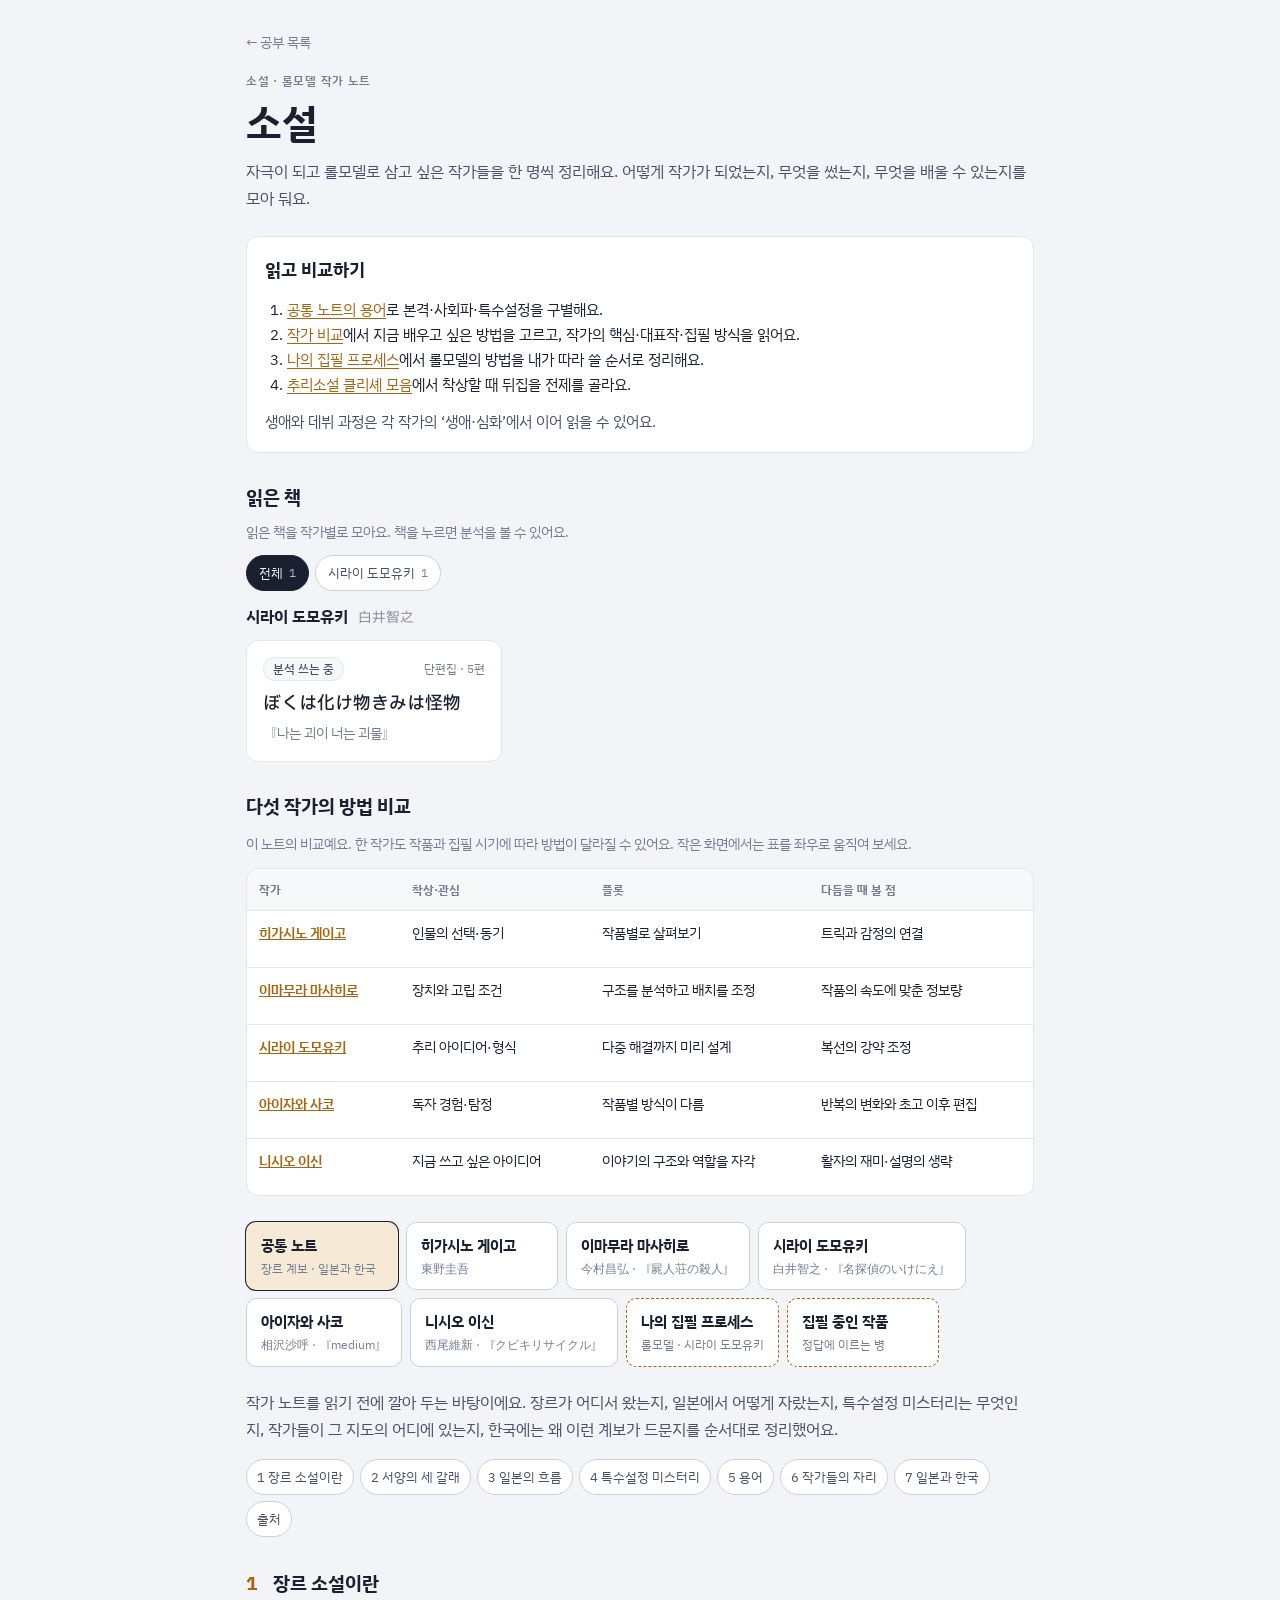
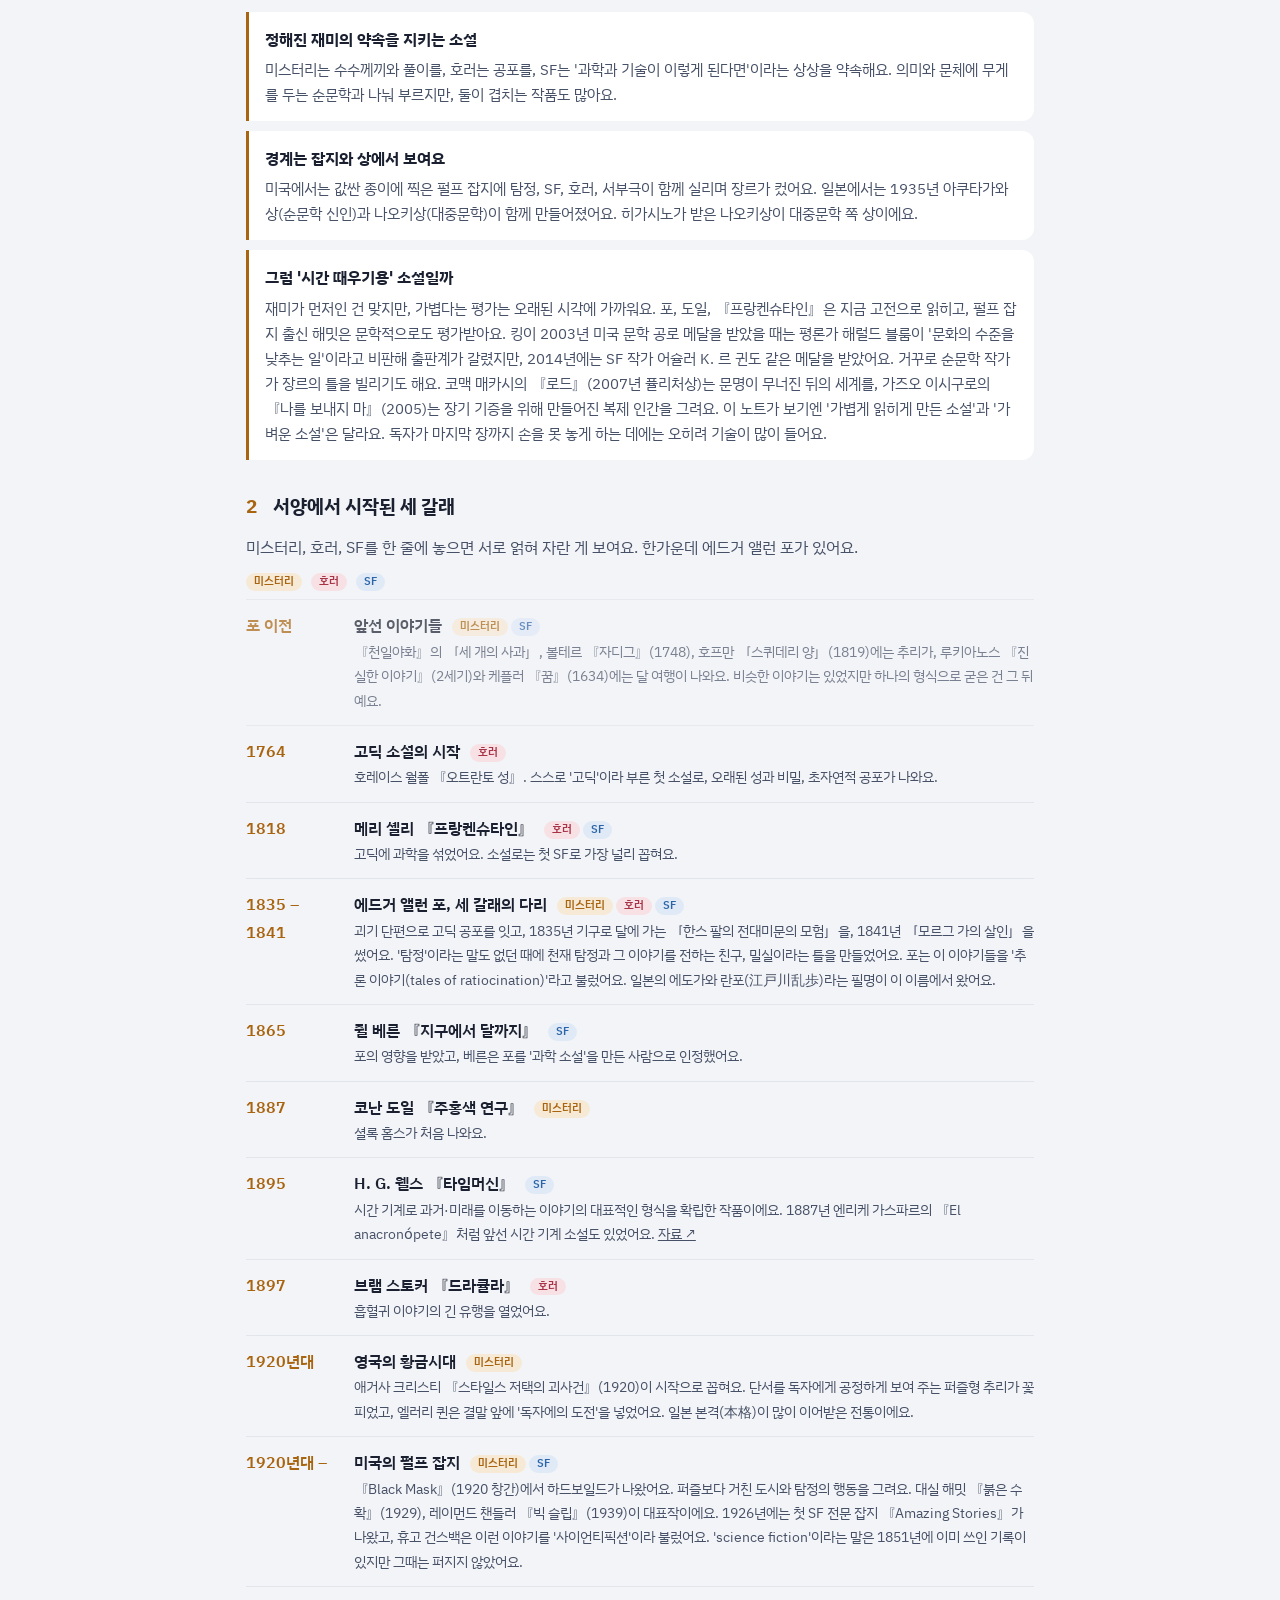
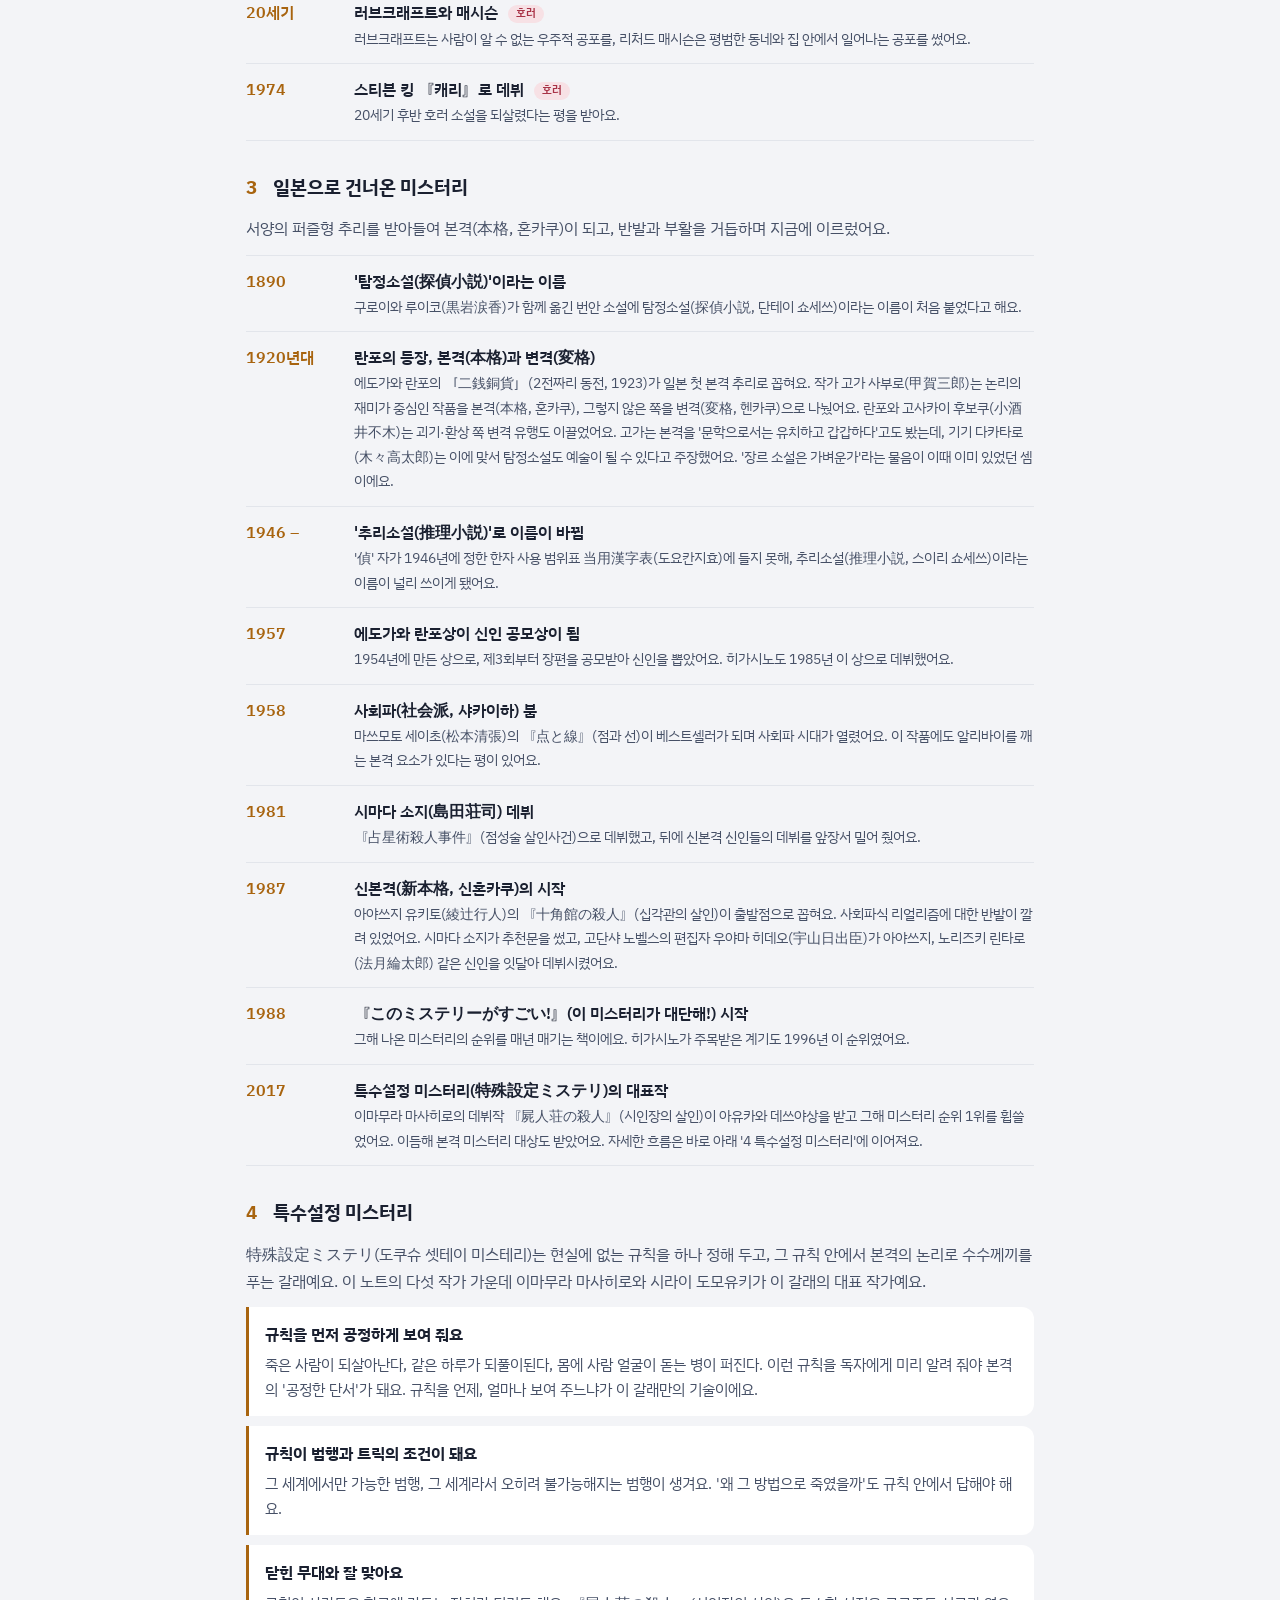
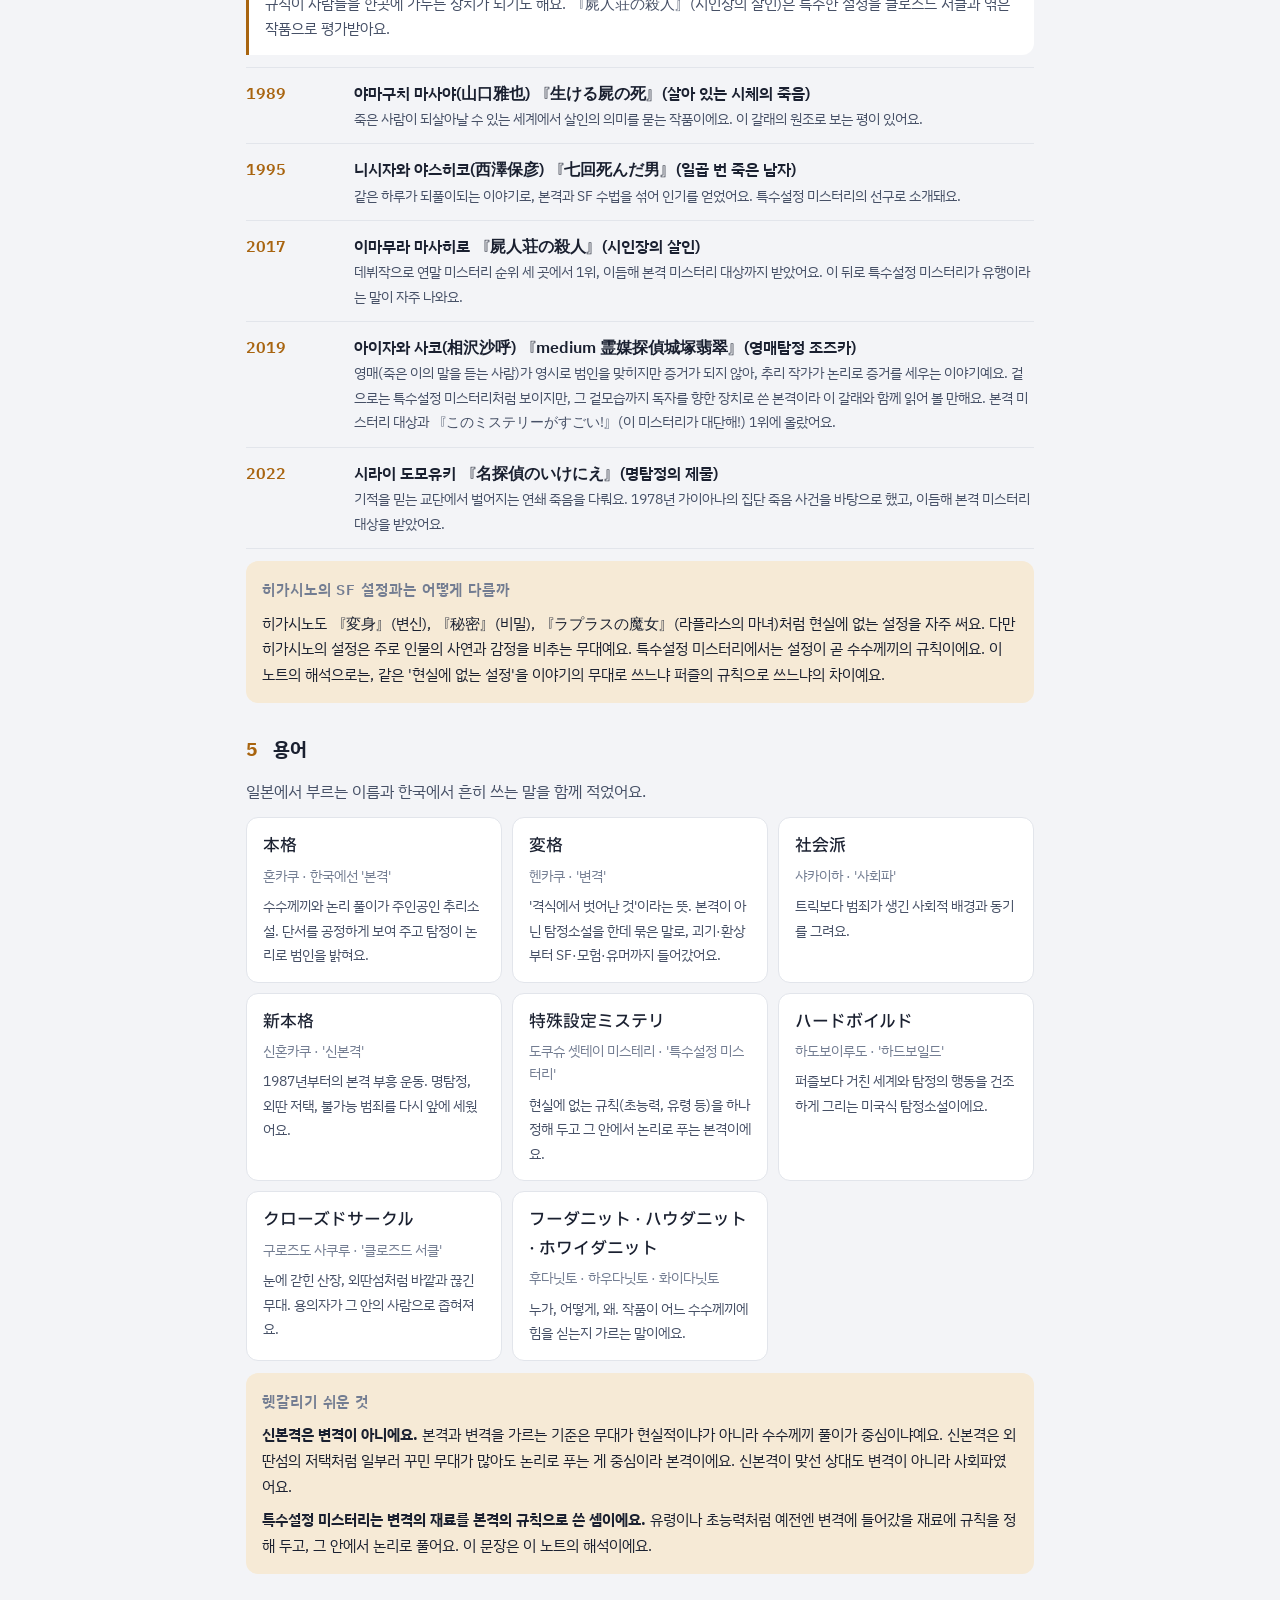
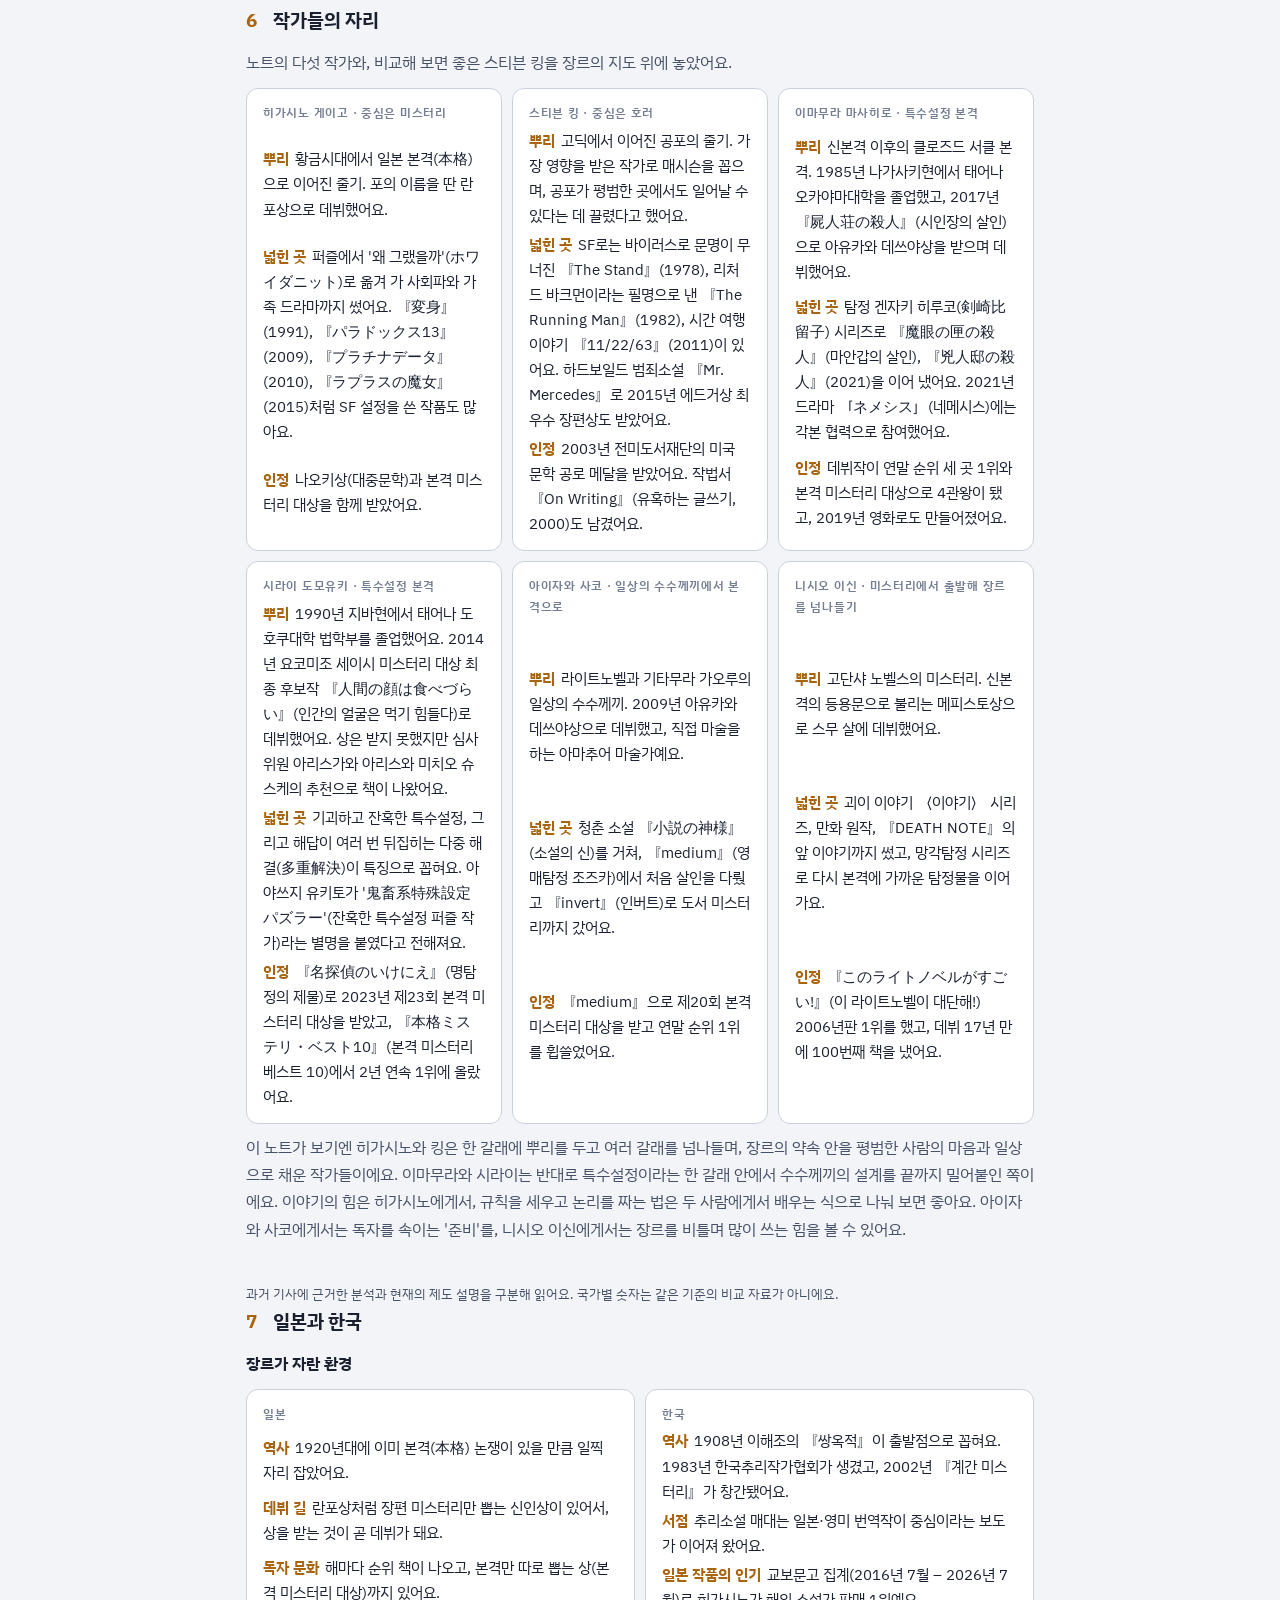
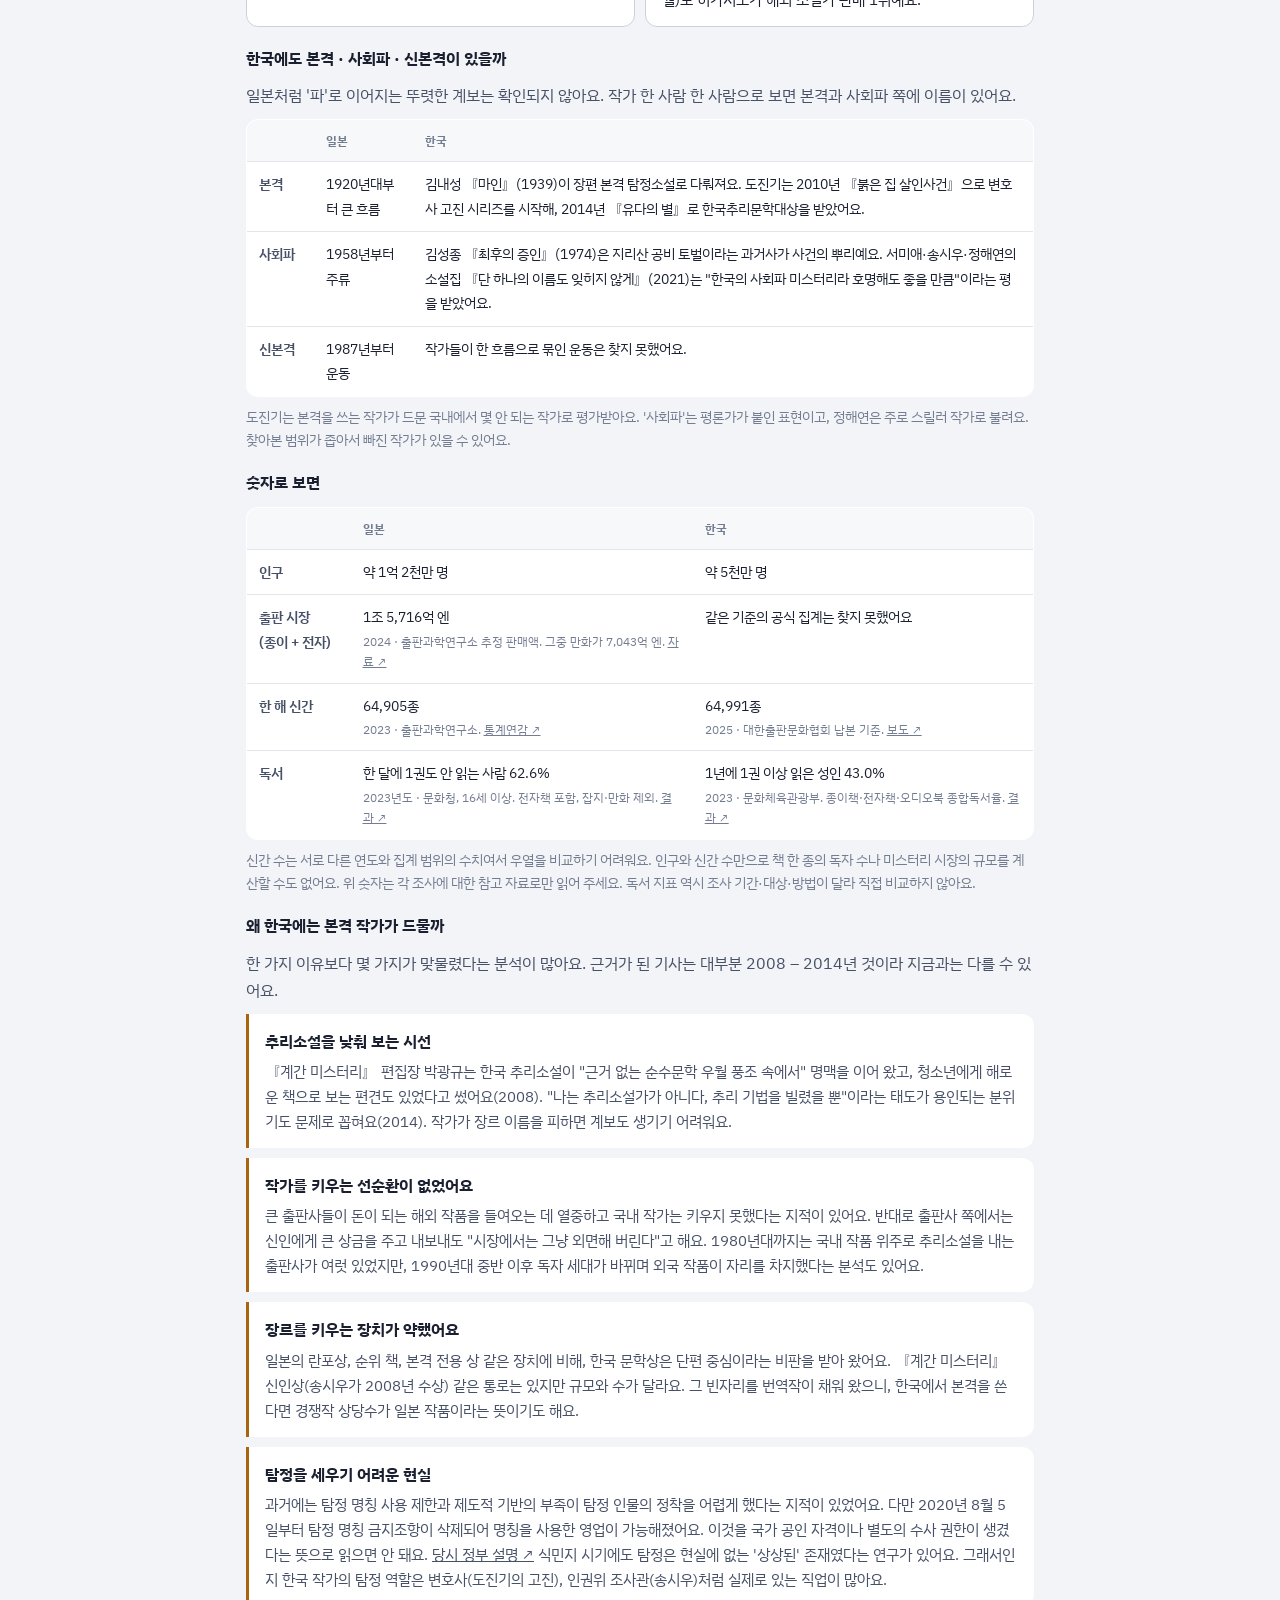
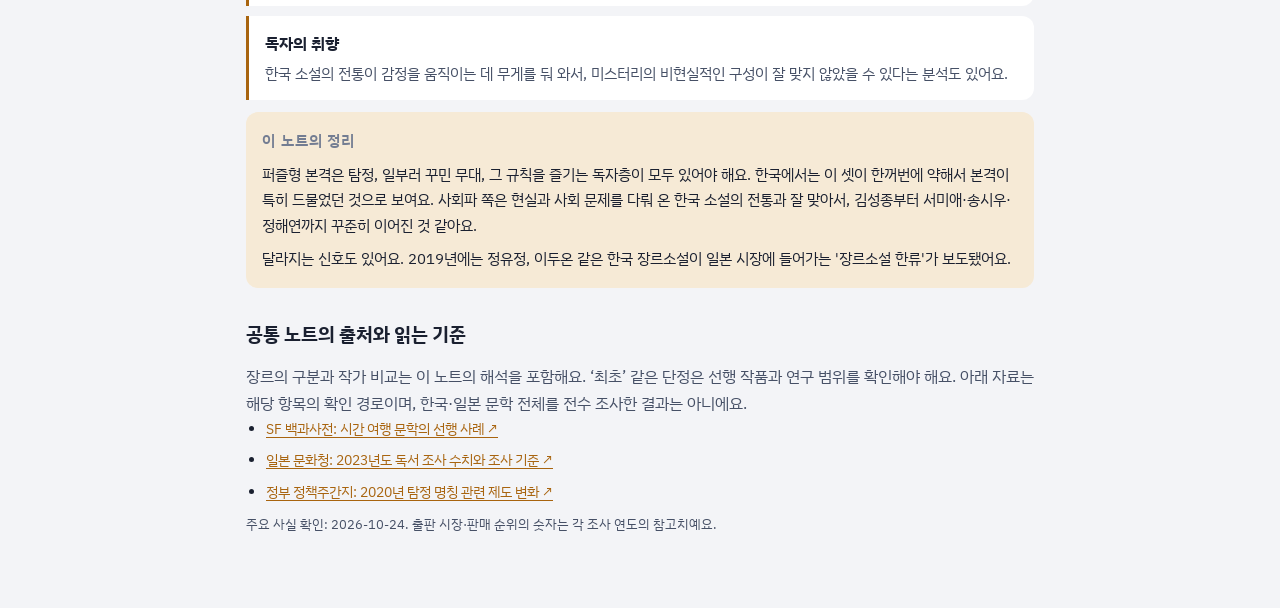
==== commit 8e6d5cc9: "아이디어" ====
--- a/novel/index.html
+++ b/novel/index.html
@@ -205,6 +205,17 @@
 /* 집필 중인 작품: 책 분석(.syn 등)과 같은 모양 + 클리셰 뒤집기 보드 */
 .work-page{ display:grid; grid-template-columns:minmax(0,1fr); gap:30px; margin-top:26px }
 .work-costs{ display:grid; gap:10px }
+.obi{ margin:0; padding:16px 18px; border-left:3px solid var(--accent); border-radius:6px; background:var(--accent-soft) }
+.obi b{ display:block; font-size:1.15rem; line-height:1.5; color:var(--ink); margin-bottom:6px }
+.obi span{ font-size:.92rem; color:var(--ink-2) }
+.cover-pair{ display:grid; grid-template-columns:repeat(2,minmax(0,1fr)); gap:14px; max-width:520px; margin:6px 0 0 }
+.cover-pair figure{ margin:0; min-width:0 }
+.cover-pair img{ display:block; width:100%; height:auto; border-radius:4px; box-shadow:0 2px 0 rgba(0,0,0,.06), 0 8px 18px rgba(0,0,0,.18) }
+.cover-pair figcaption{ margin-top:6px; font-size:.8rem; color:var(--ink-3); text-align:center }
+.blurb{ padding:14px 16px; border-radius:6px; background:var(--sheet-2); font-size:.92rem; color:var(--ink-2) }
+.blurb p{ margin:0 }
+.blurb p + p{ margin-top:8px }
+.blurb p:first-child, .blurb p:last-child{ color:var(--ink); font-weight:600 }
 .work-page .cork-head{ margin-top:18px }
 .work-page .cork-head h4{ margin:0 }
 .cork-head{ display:flex; flex-wrap:wrap; align-items:baseline; justify-content:space-between; gap:6px 12px; margin-top:10px }
@@ -282,7 +293,7 @@
     <button class="tab" role="tab" data-author="aizawa" aria-selected="false"><b>아이자와 사코</b><small>相沢沙呼 · 『medium』</small></button>
     <button class="tab" role="tab" data-author="nisio" aria-selected="false"><b>니시오 이신</b><small>西尾維新 · 『クビキリサイクル』</small></button>
     <button class="tab mine" role="tab" data-author="process" aria-selected="false"><b>나의 집필 프로세스</b><small>롤모델 · 시라이 도모유키</small></button>
-    <button class="tab mine" role="tab" data-author="works" aria-selected="false"><b>집필 중인 작품</b><small>무당과 형사</small></button>
+    <button class="tab mine" role="tab" data-author="works" aria-selected="false"><b>집필 중인 작품</b><small>정답에 이르는 병</small></button>
   </div>
 
   <!-- 공통 노트: 작가를 가리지 않는 장르·시장 이야기 -->
@@ -943,7 +954,7 @@
   <div class="author" id="a-works" role="tabpanel" hidden>
     <div class="hero">
       <p class="name">집필 중인 작품<span class="jp">내 작품의 설계 노트</span></p>
-      <p class="book-intro">쓰고 있는 작품을 『나는 괴이 너는 괴물』 책 분석과 같은 틀로 정리해요. 첫 아이디어에서 완성까지, 인물 설계, 세계관 설계, 뒤집는 클리셰, 빌려 온 기술, 이 선택의 대가, 아직 비어 있는 곳 순서예요. 항목마다 <a href="#a-process">나의 집필 프로세스</a>의 어느 단계인지 이어 두었어요.</p>
+      <p class="book-intro">쓰고 있는 작품을 내 기획 정리(시놉)를 바탕으로, 『나는 괴이 너는 괴물』 책 분석과 같은 틀로 정리해요. 핵심, 첫 아이디어에서 완성까지, 두 부의 기능, 인물, 장면 흐름, 세계관, 트릭 구조, 뒤집는 클리셰, 빌려 온 기술, 이 선택의 대가, 아직 비어 있는 곳 순서예요. 항목마다 <a href="#a-process">나의 집필 프로세스</a>의 어느 단계인지 이어 두었어요.</p>
     </div>
   </div>
 </main>
@@ -951,5 +962,5 @@
 <script src="books.js?v=20261027s"></script>
 <script src="bookshelf.js?v=20261027s"></script>
 <script src="process.js?v=20261027s"></script>
-<script src="works.js?v=20261028d"></script>
+<script src="works.js?v=20261028m"></script>
 <script src="learning.js?v=20261027s"></script>
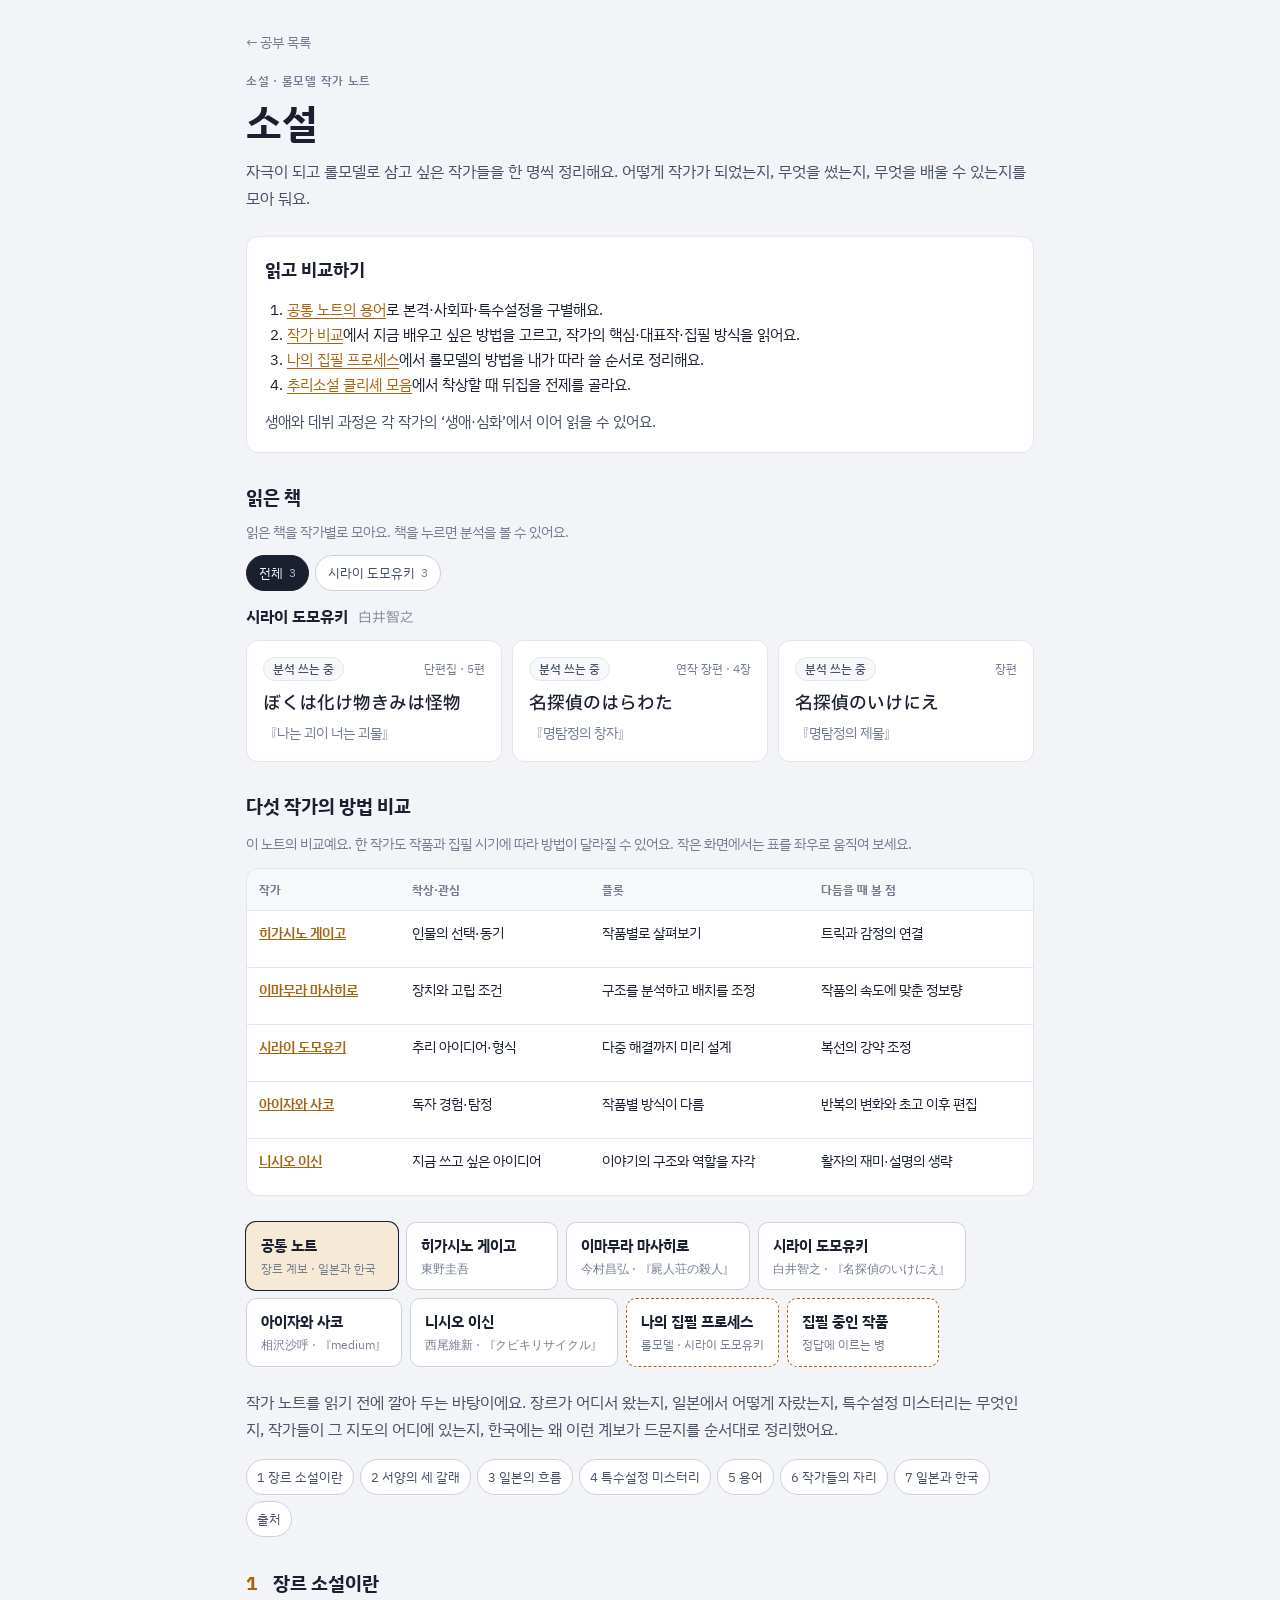
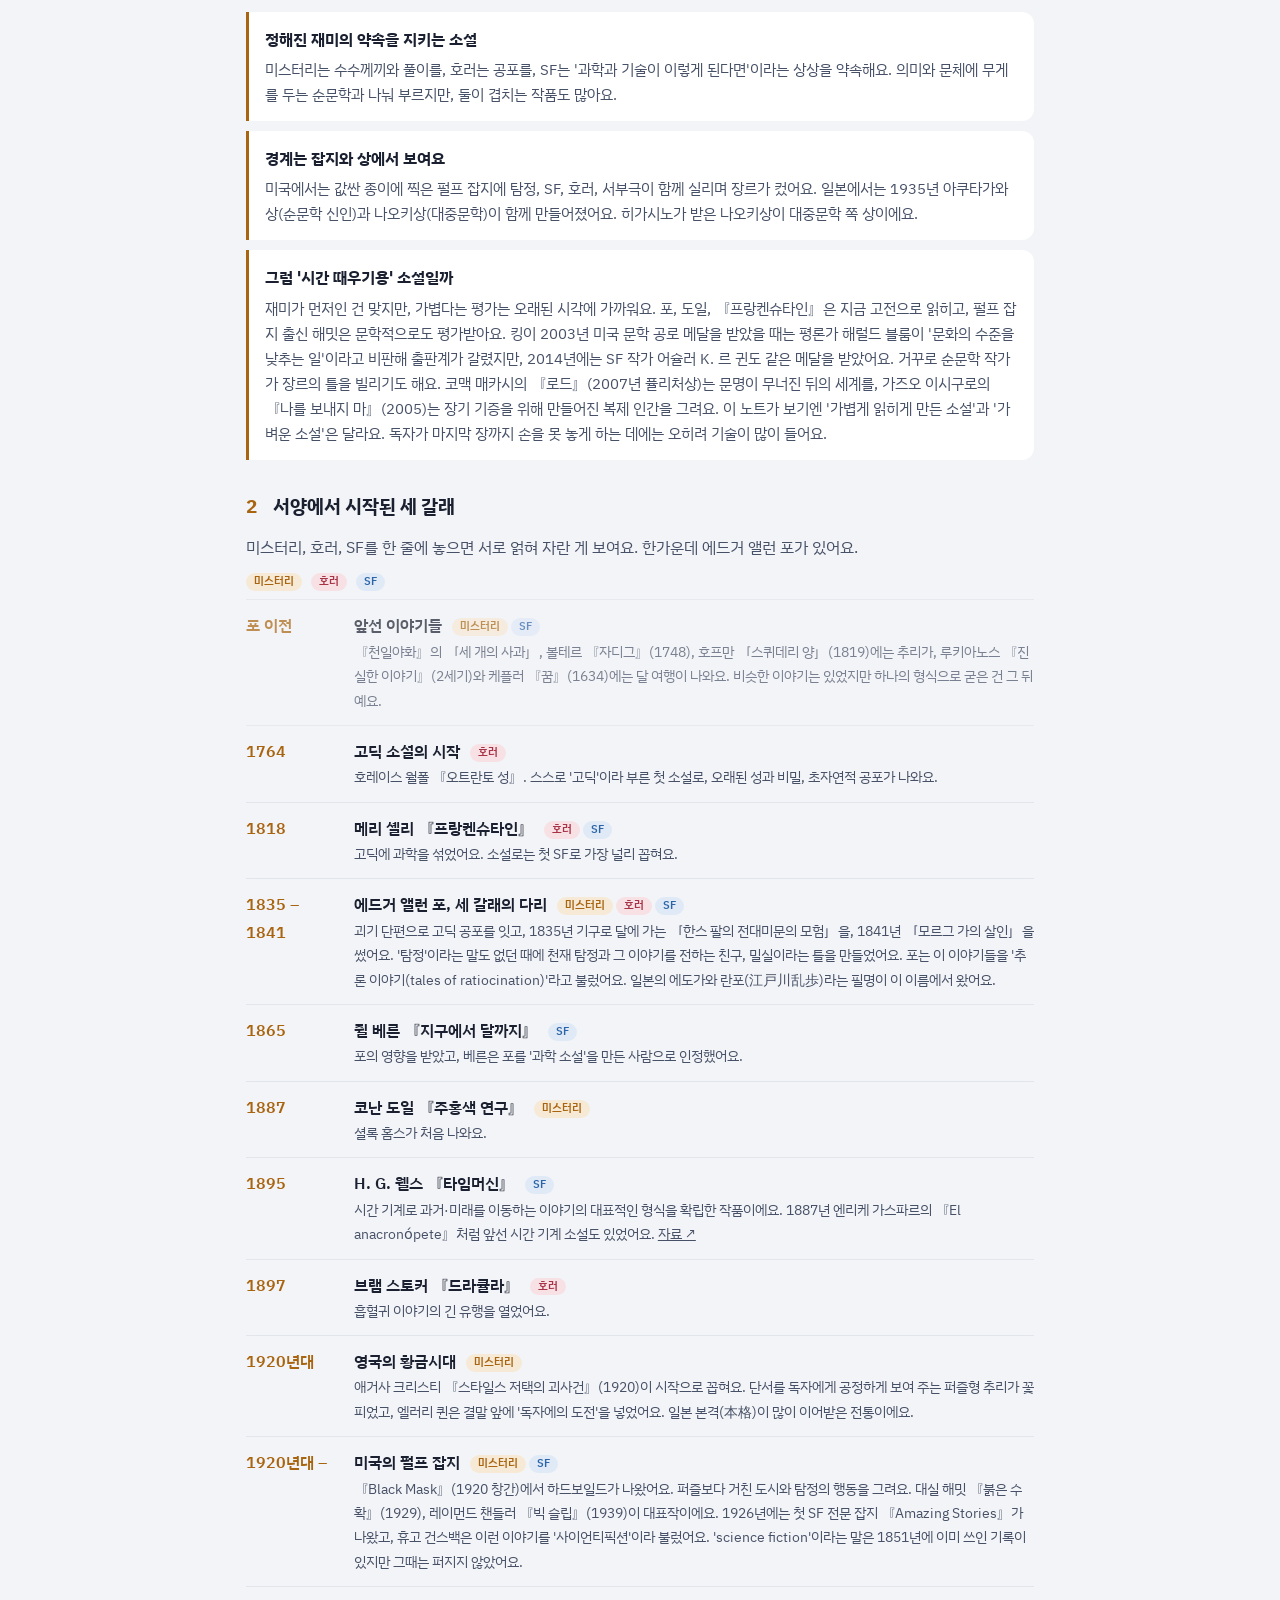
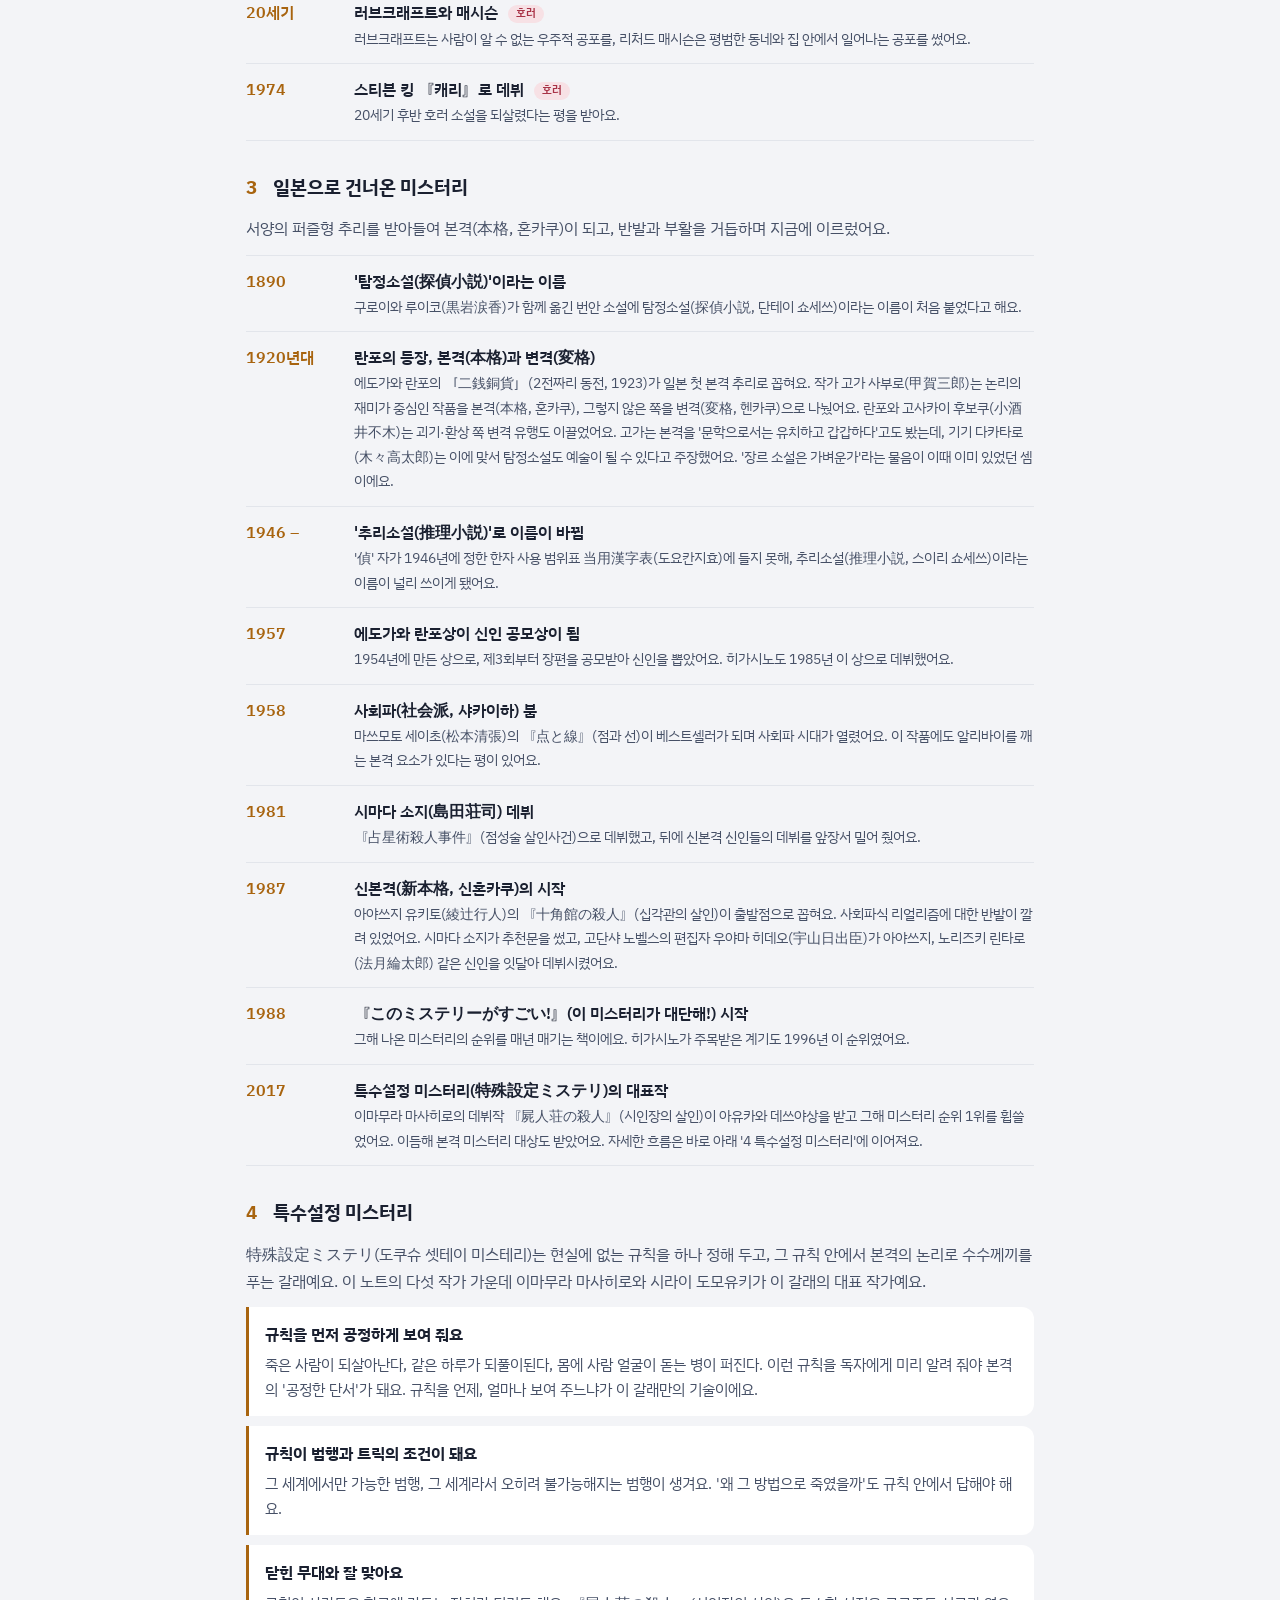
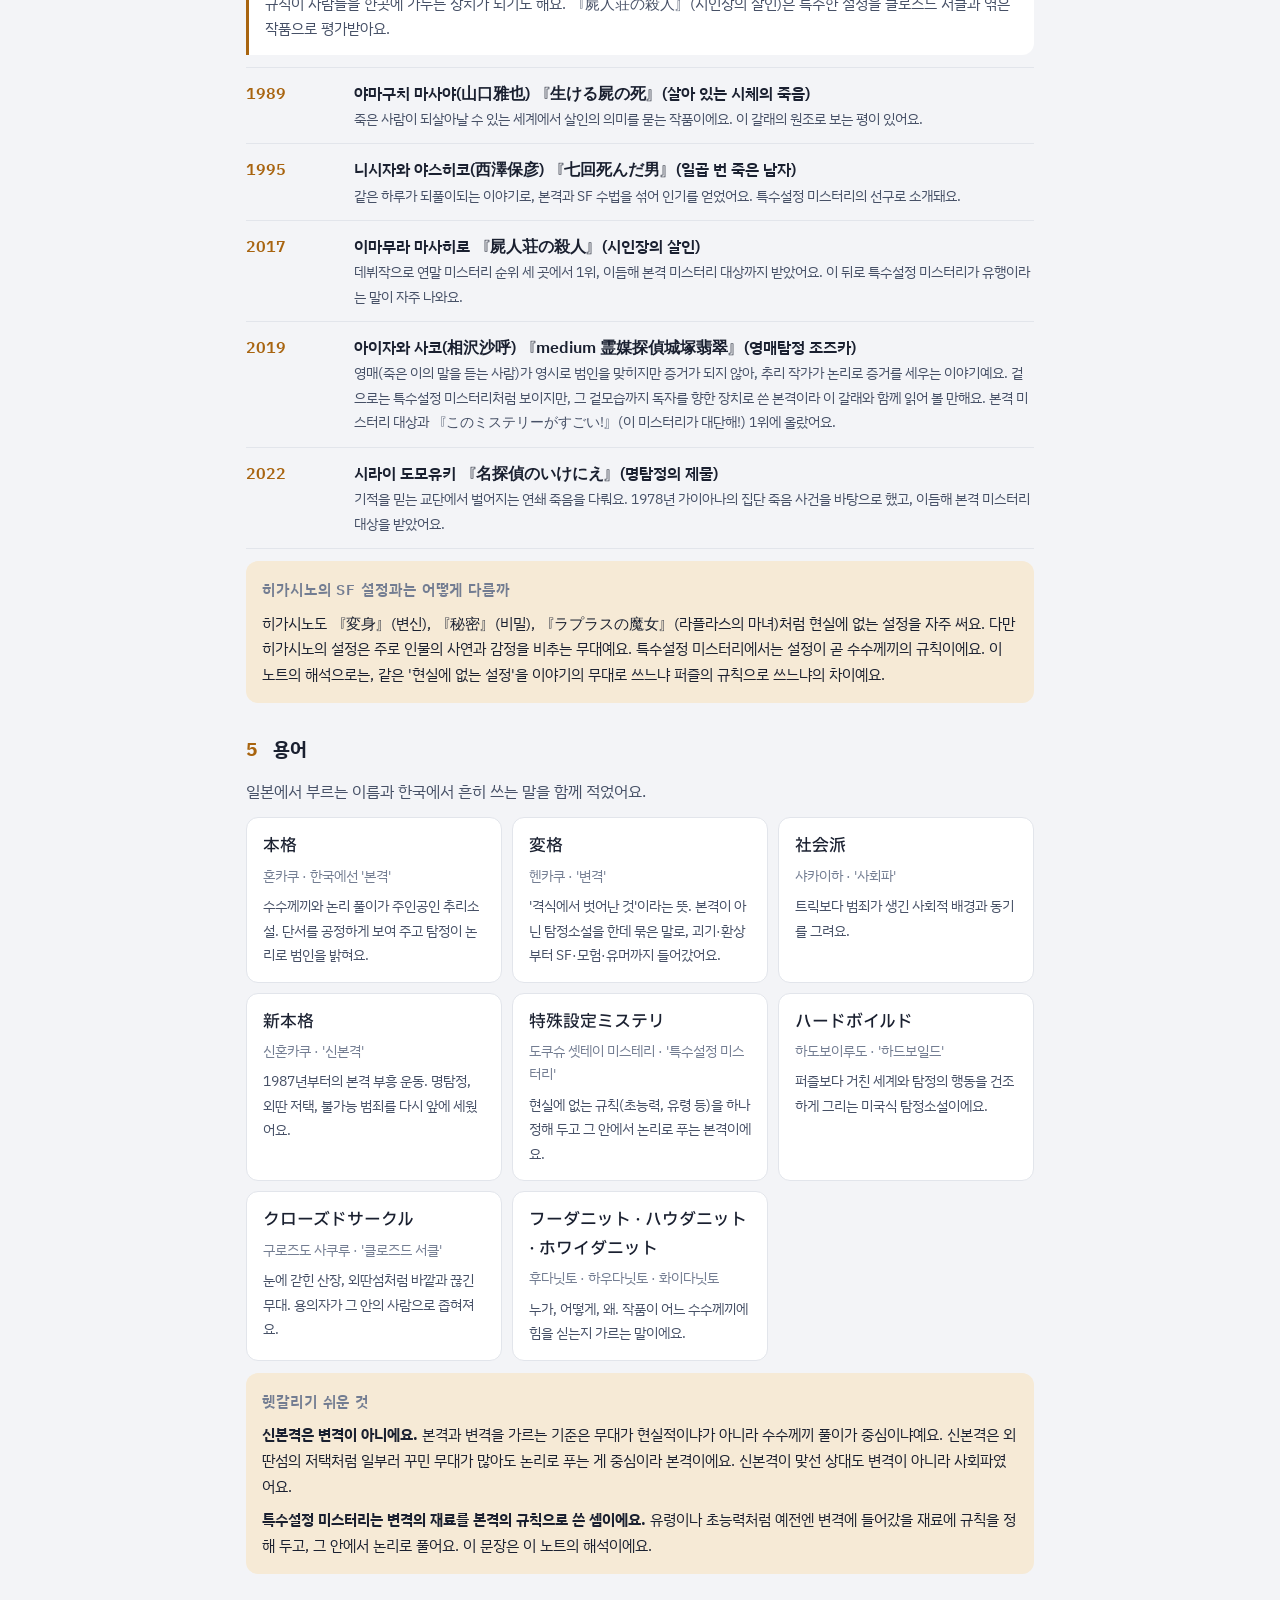
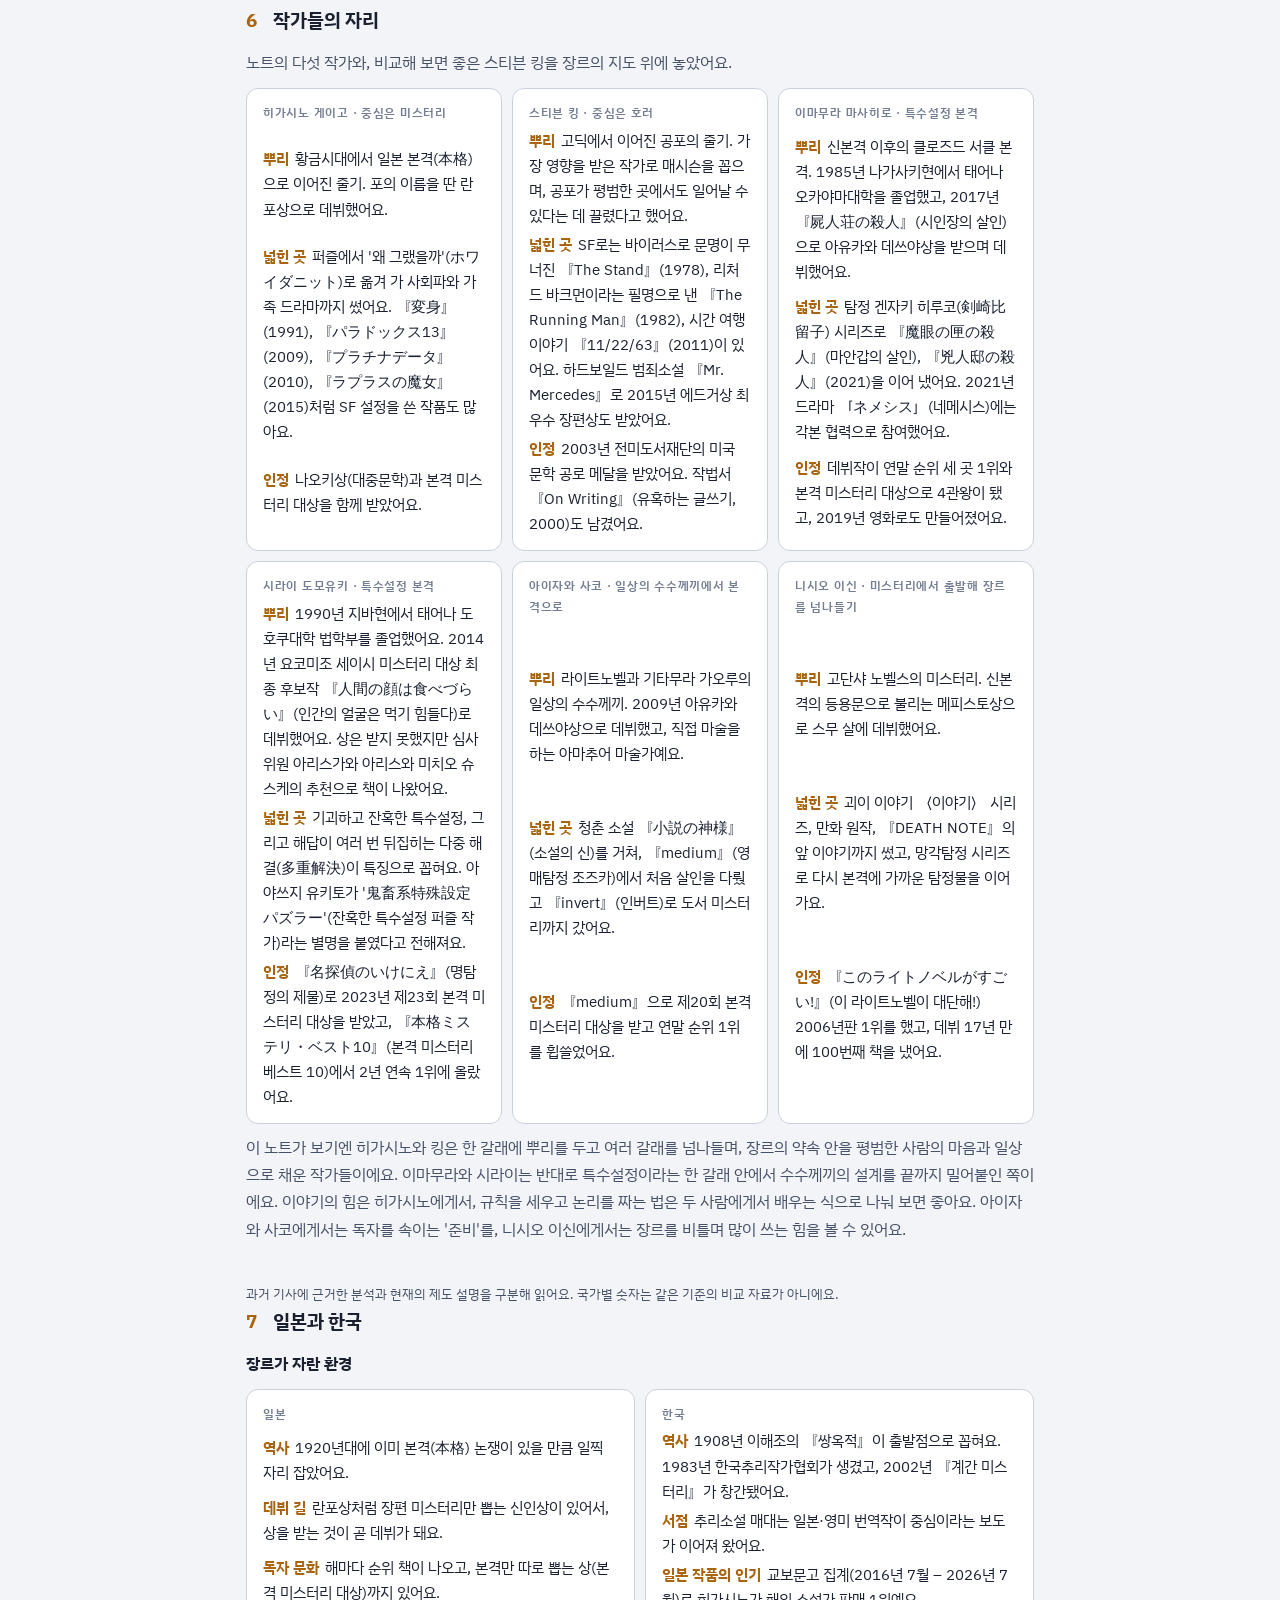
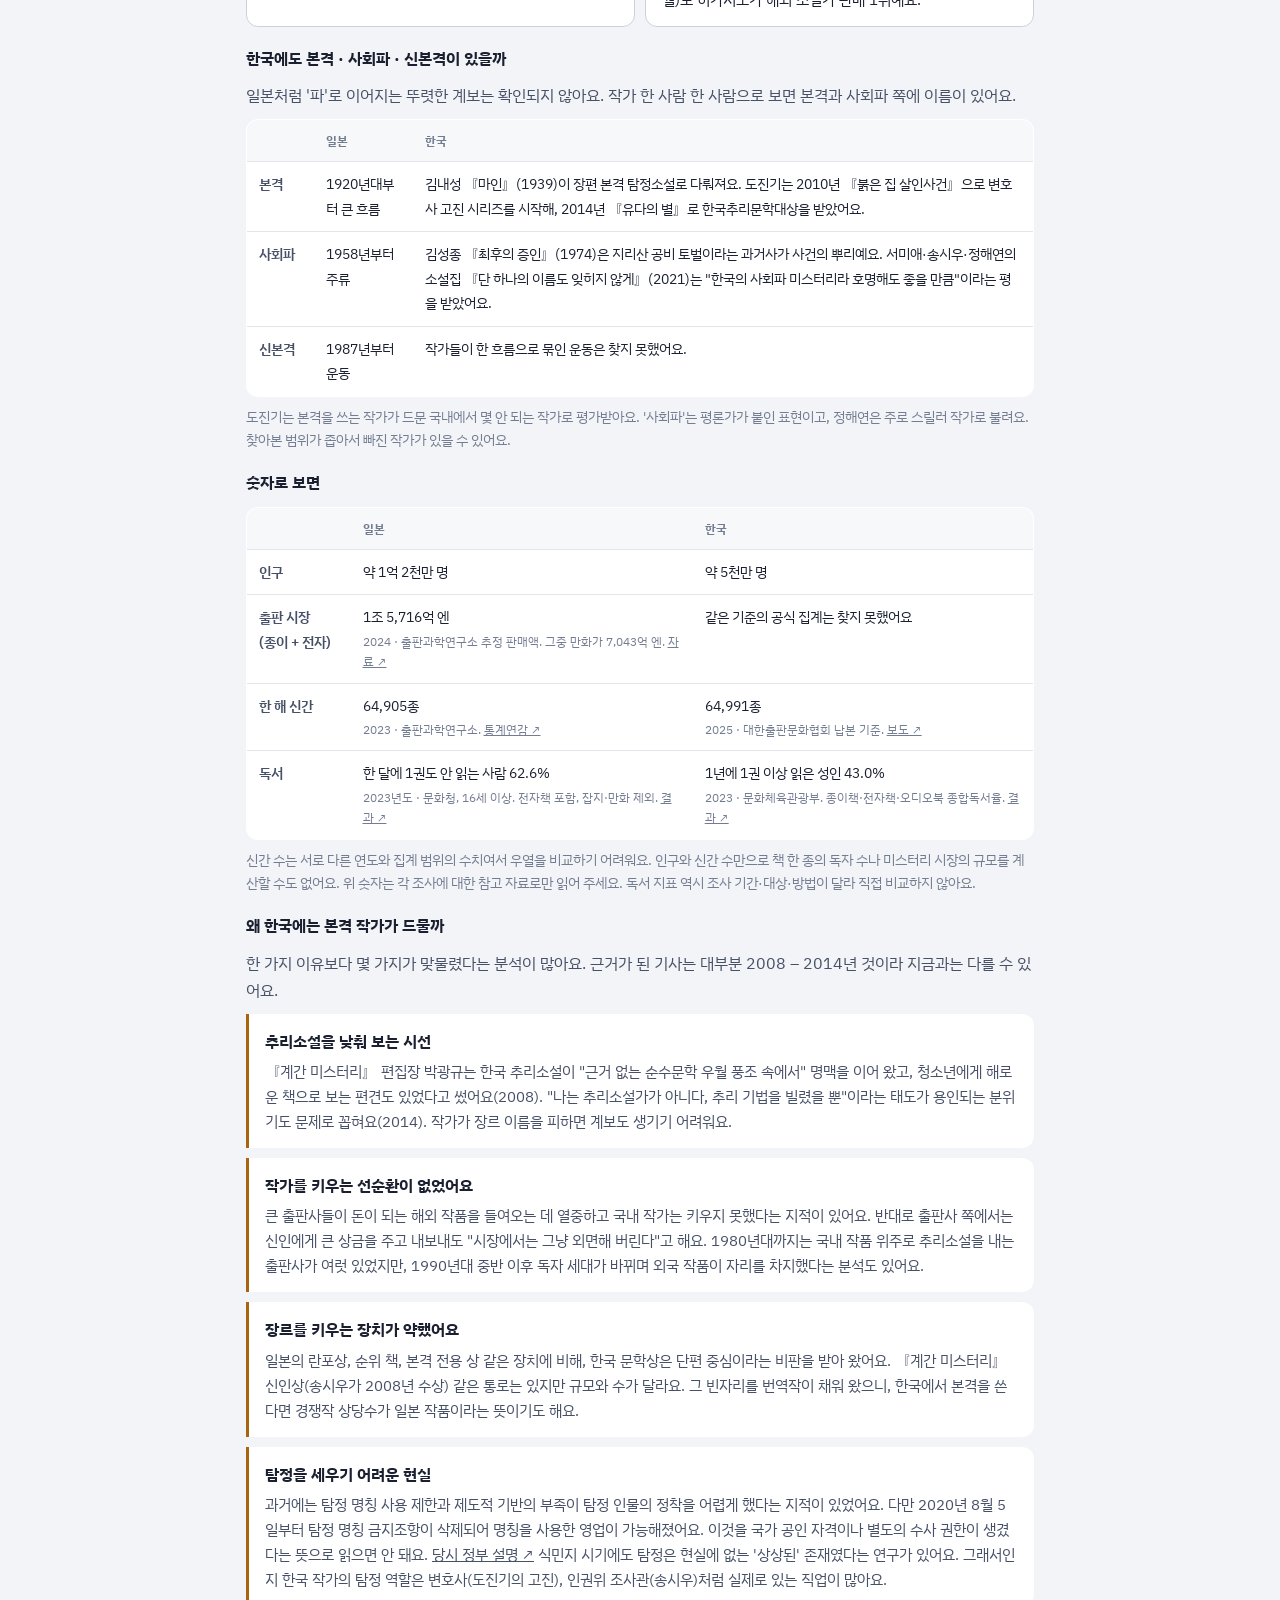
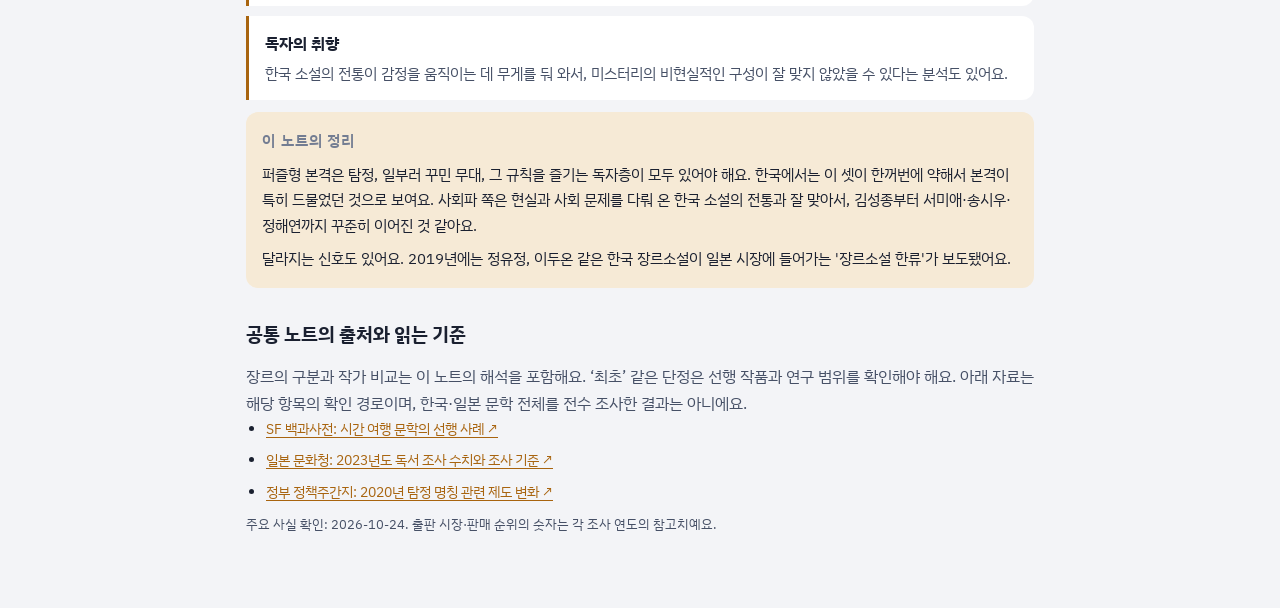
==== commit 251c3a6d: "1102 최종" ====
--- a/novel/index.html
+++ b/novel/index.html
@@ -954,13 +954,14 @@
   <div class="author" id="a-works" role="tabpanel" hidden>
     <div class="hero">
       <p class="name">집필 중인 작품<span class="jp">내 작품의 설계 노트</span></p>
-      <p class="book-intro">쓰고 있는 작품을 내 기획 정리(시놉)를 바탕으로, 『나는 괴이 너는 괴물』 책 분석과 같은 틀로 정리해요. 핵심, 첫 아이디어에서 완성까지, 두 부의 기능, 인물, 장면 흐름, 세계관, 트릭 구조, 뒤집는 클리셰, 빌려 온 기술, 이 선택의 대가, 아직 비어 있는 곳 순서예요. 항목마다 <a href="#a-process">나의 집필 프로세스</a>의 어느 단계인지 이어 두었어요.</p>
+      <p class="book-intro">쓰고 있는 작품을 내 기획 정리(시놉)를 바탕으로, 『나는 괴이 너는 괴물』 책 분석과 같은 틀로 정리해요. 핵심, 첫 아이디어에서 완성까지, 두 부의 기능, 인물, 장면 흐름, 세계관, 트릭 구조, 뒤집는 클리셰, 빌려 온 기술, 이 선택의 대가, 아직 비어 있는 곳 순서이고, 맨 아래에 쉬운 버전 시놉을 붙였어요. 항목마다 <a href="#a-process">나의 집필 프로세스</a>의 어느 단계인지 이어 두었어요.</p>
+      <p class="proc-tools"><b>새 버전</b><a href="mudang.html">쉬운 버전 시놉으로 다시 시작한 작품 페이지 →</a></p>
     </div>
   </div>
 </main>
 
-<script src="books.js?v=20261027s"></script>
-<script src="bookshelf.js?v=20261027s"></script>
-<script src="process.js?v=20261027s"></script>
-<script src="works.js?v=20261028m"></script>
+<script src="books.js?v=20261102c"></script>
+<script src="bookshelf.js?v=20261102c"></script>
+<script src="process.js?v=20261102c"></script>
+<script src="works.js?v=20261029e"></script>
 <script src="learning.js?v=20261027s"></script>
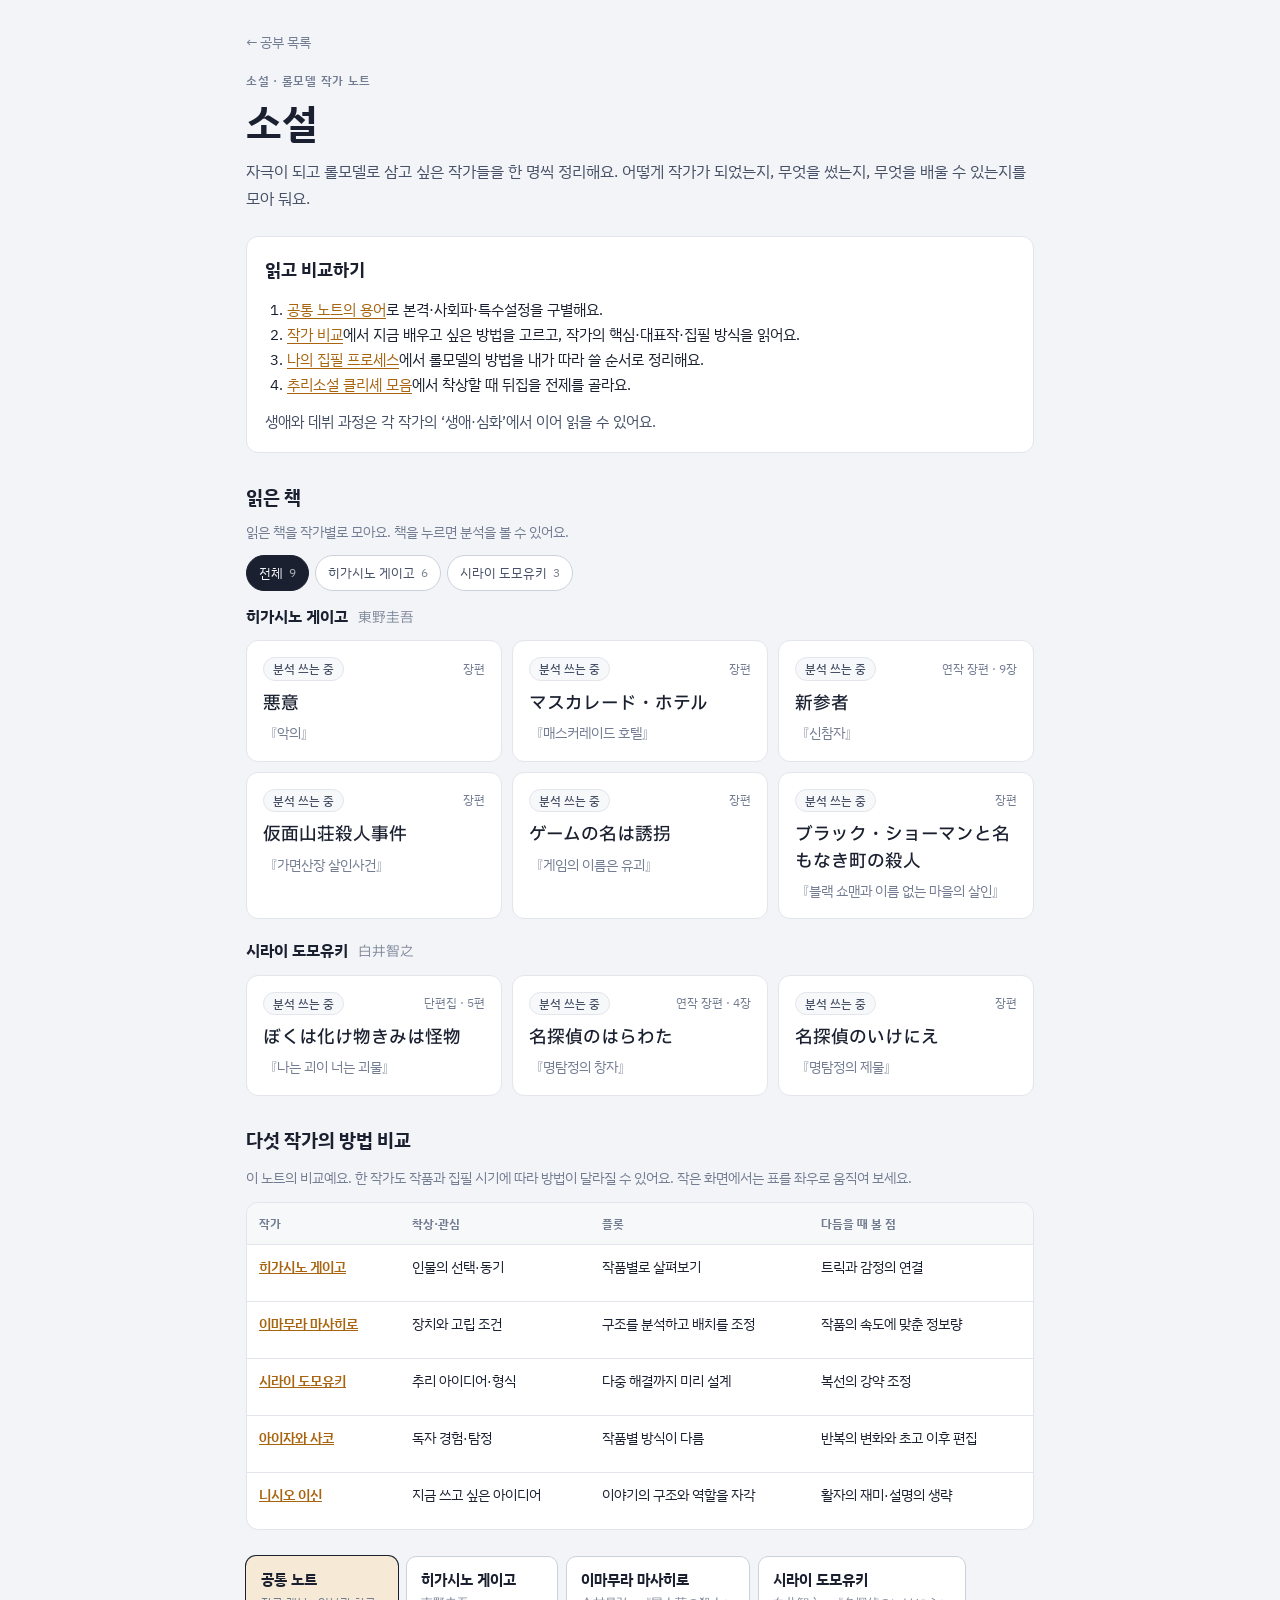
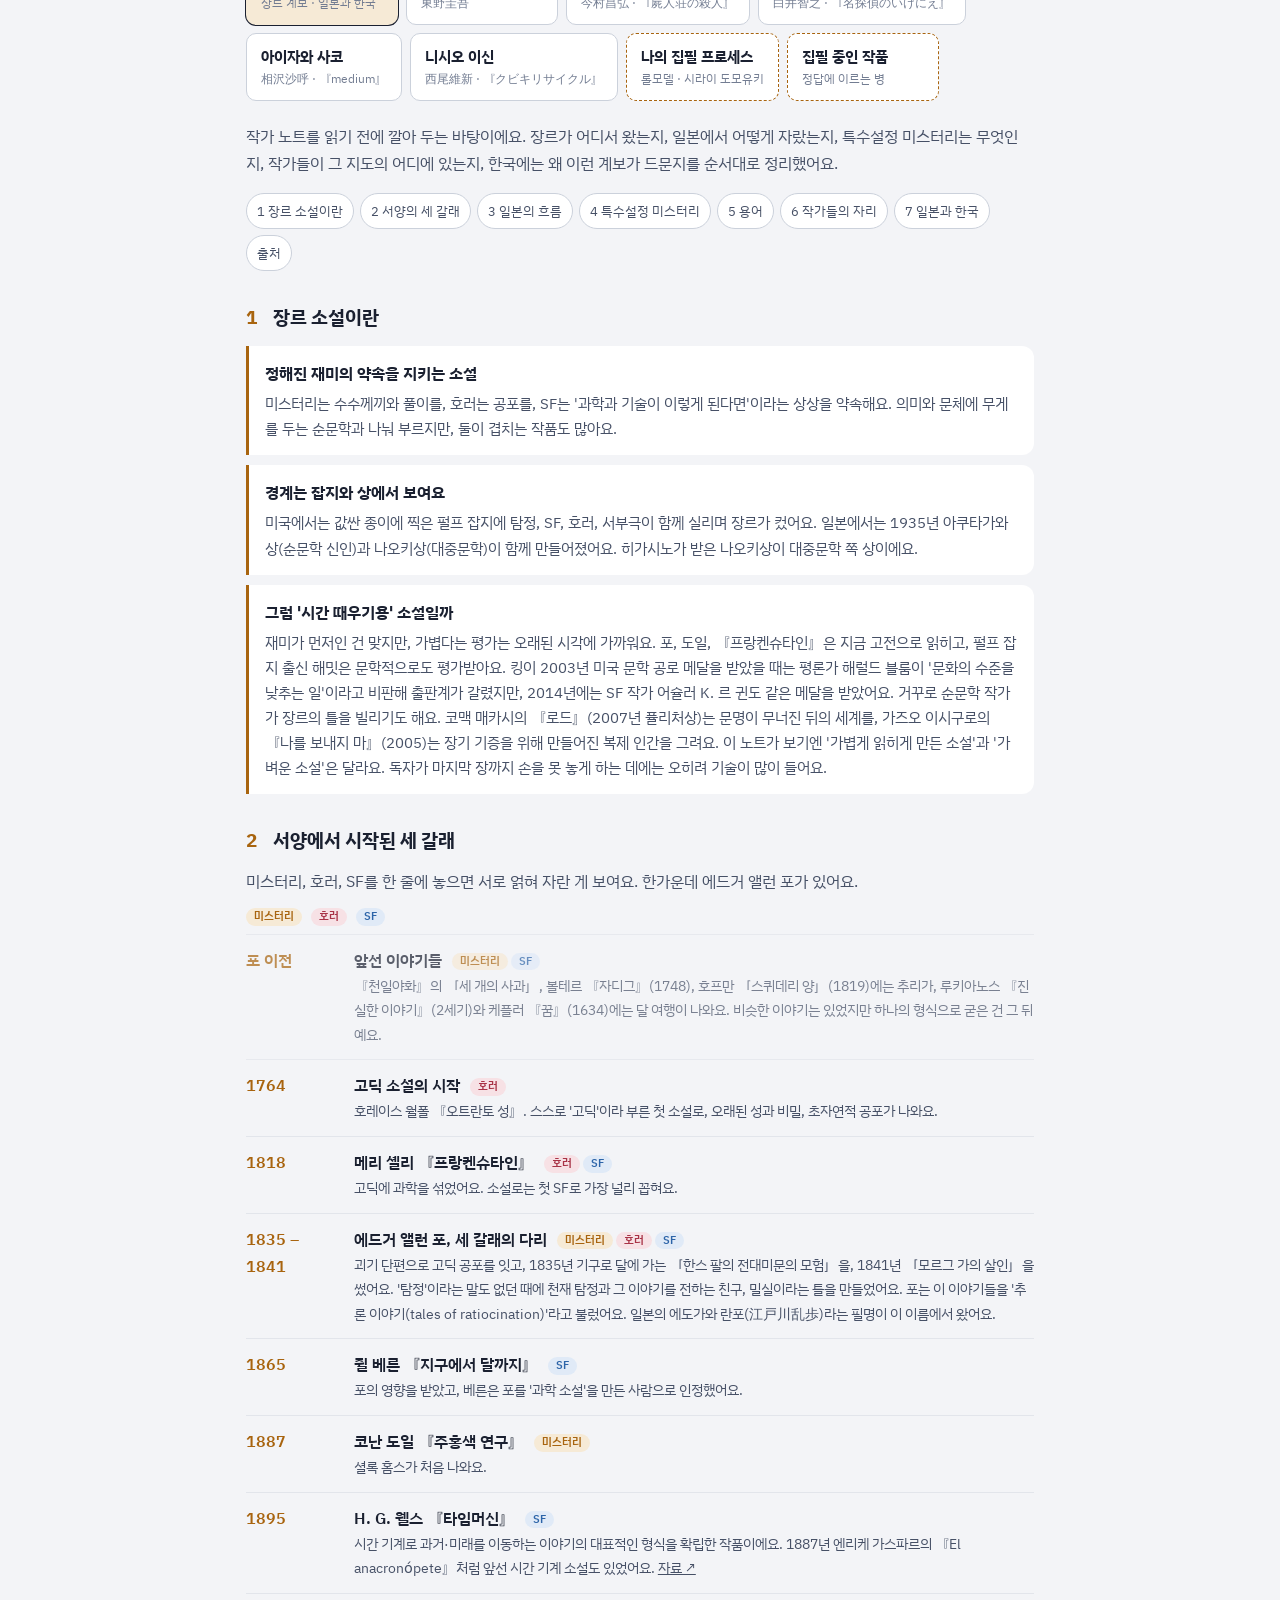
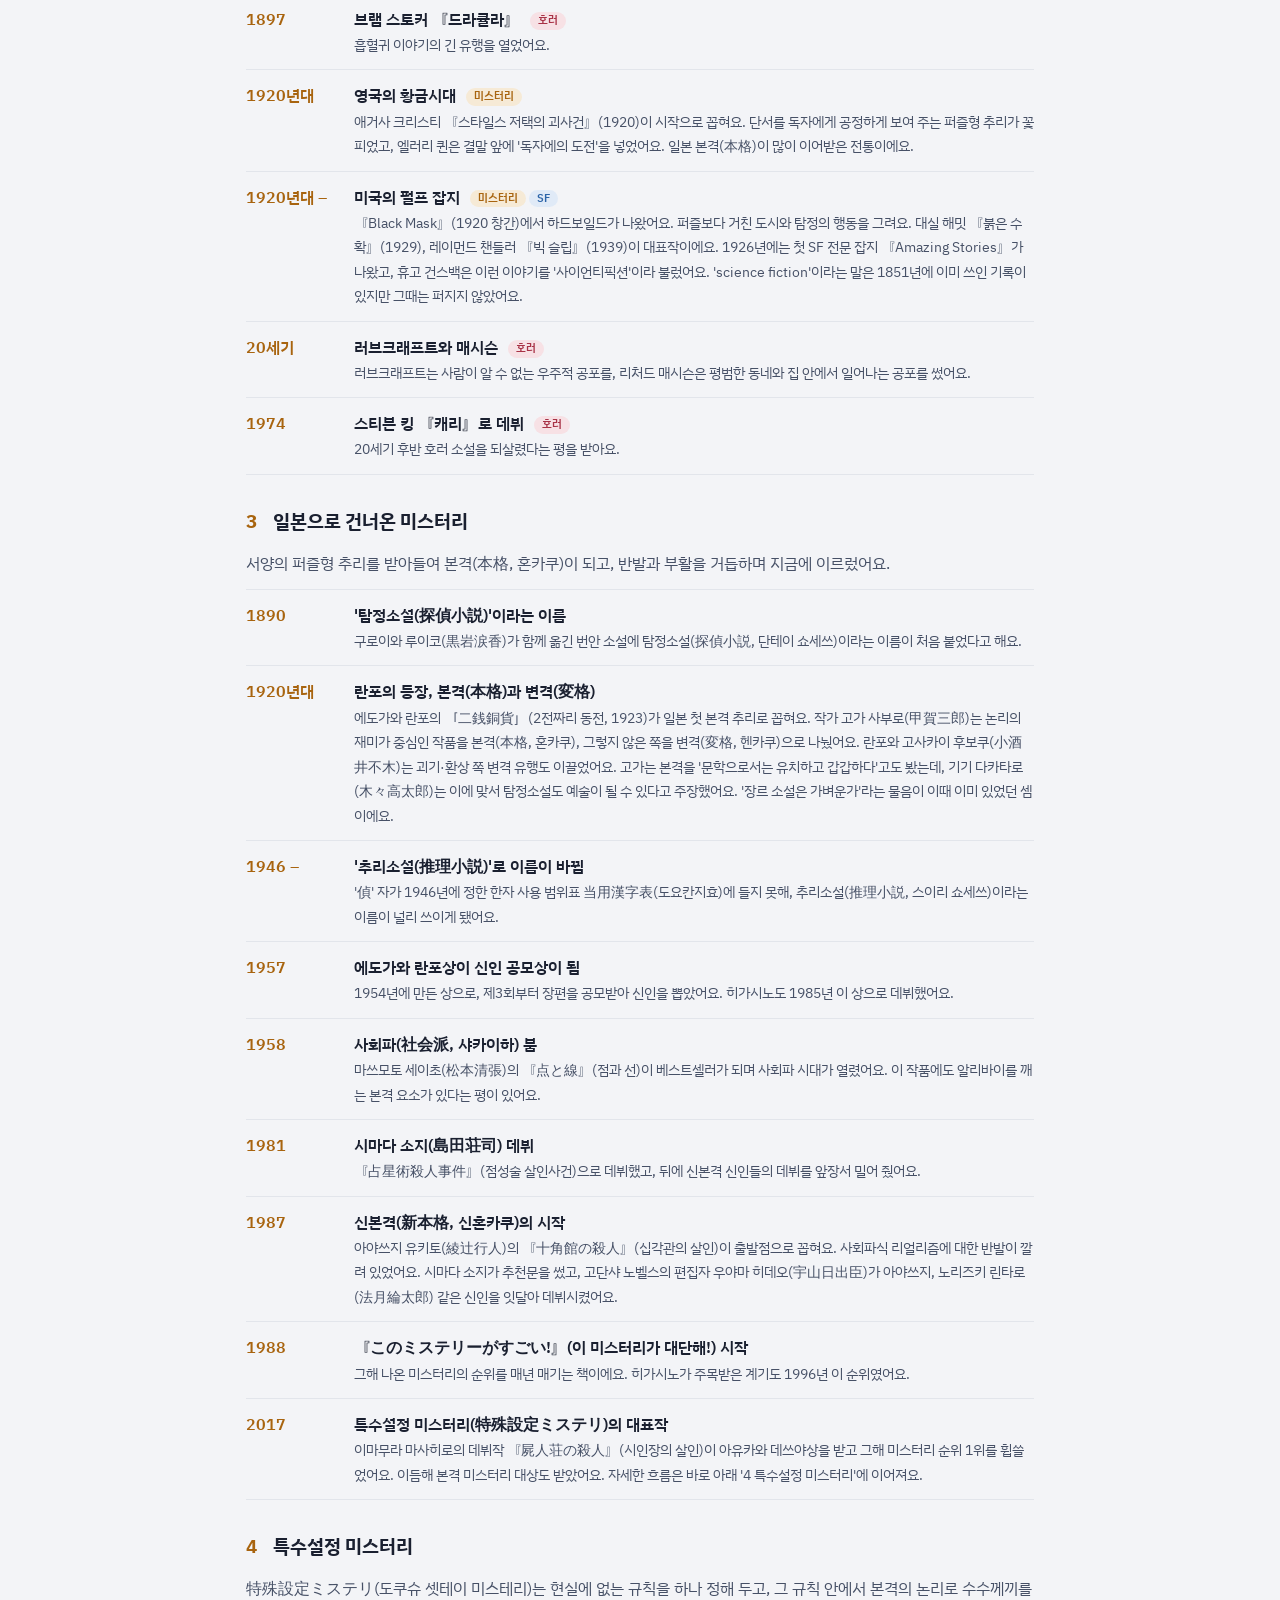
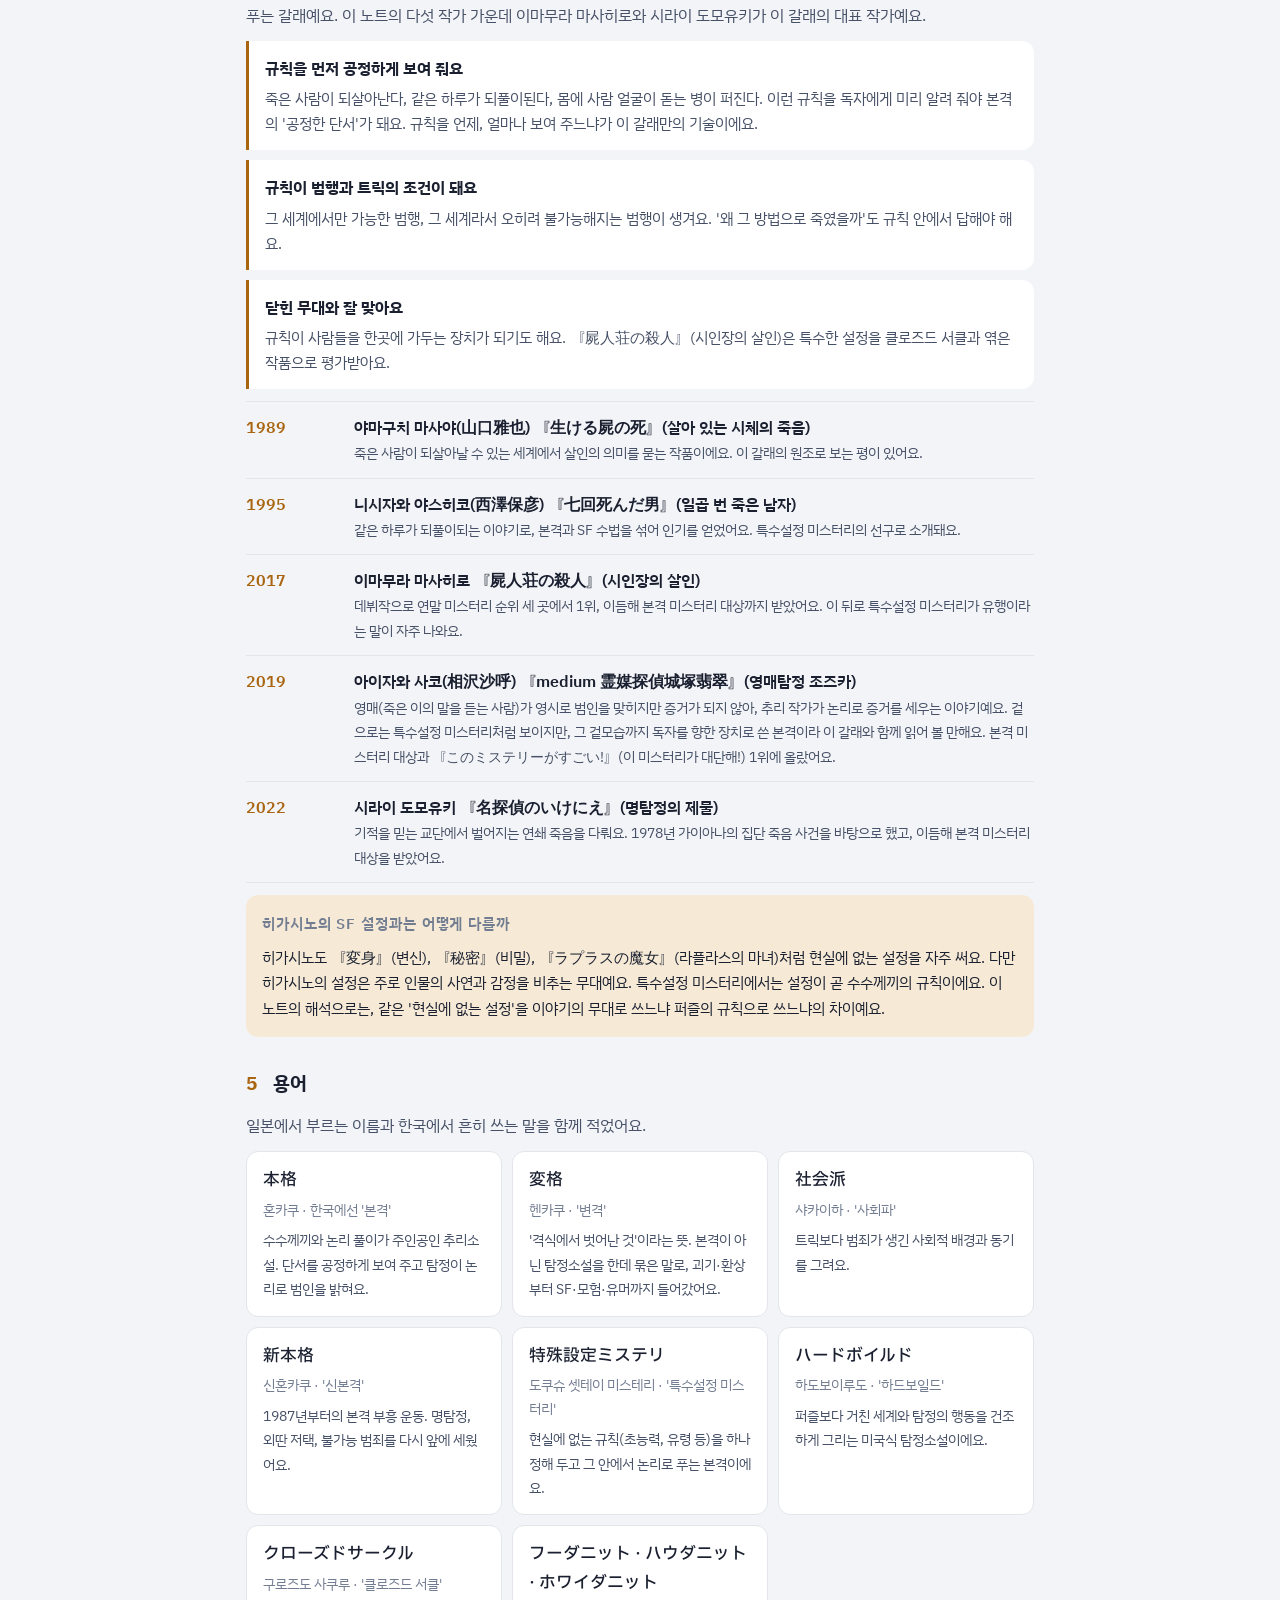
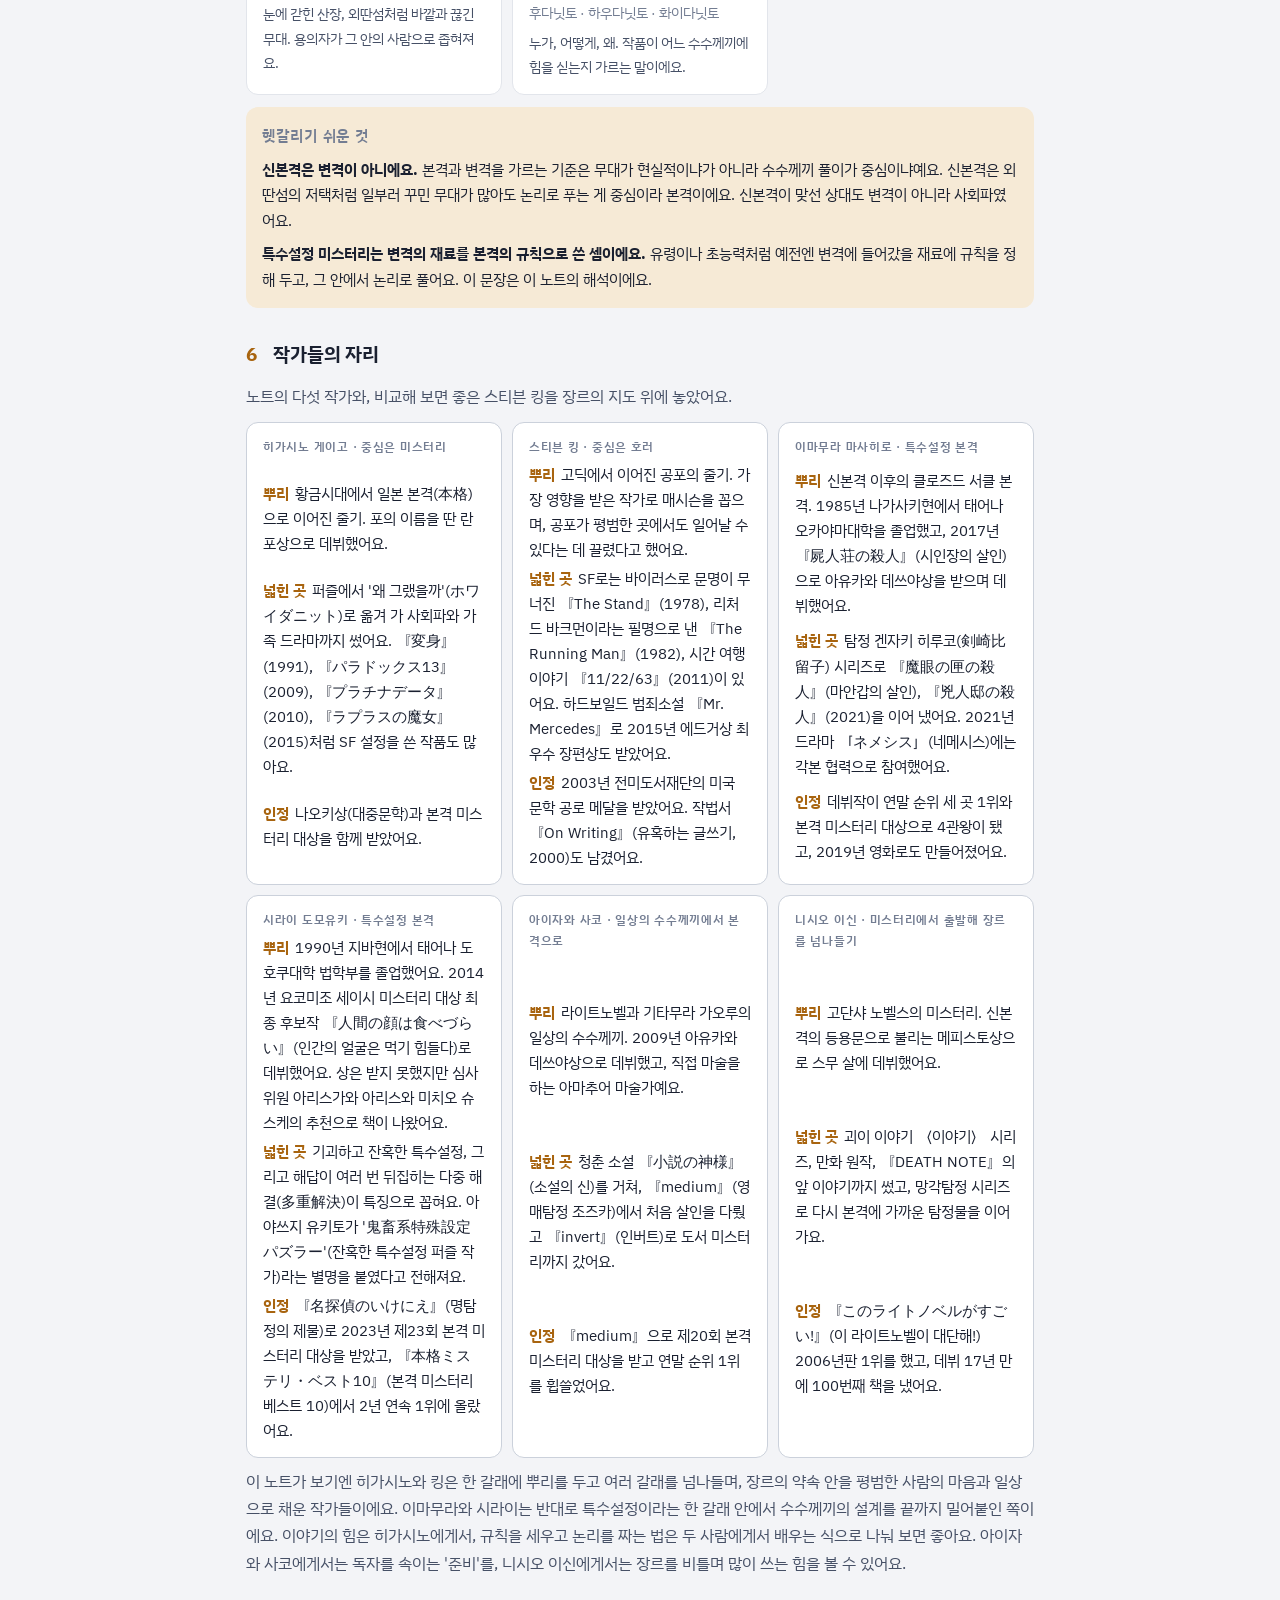
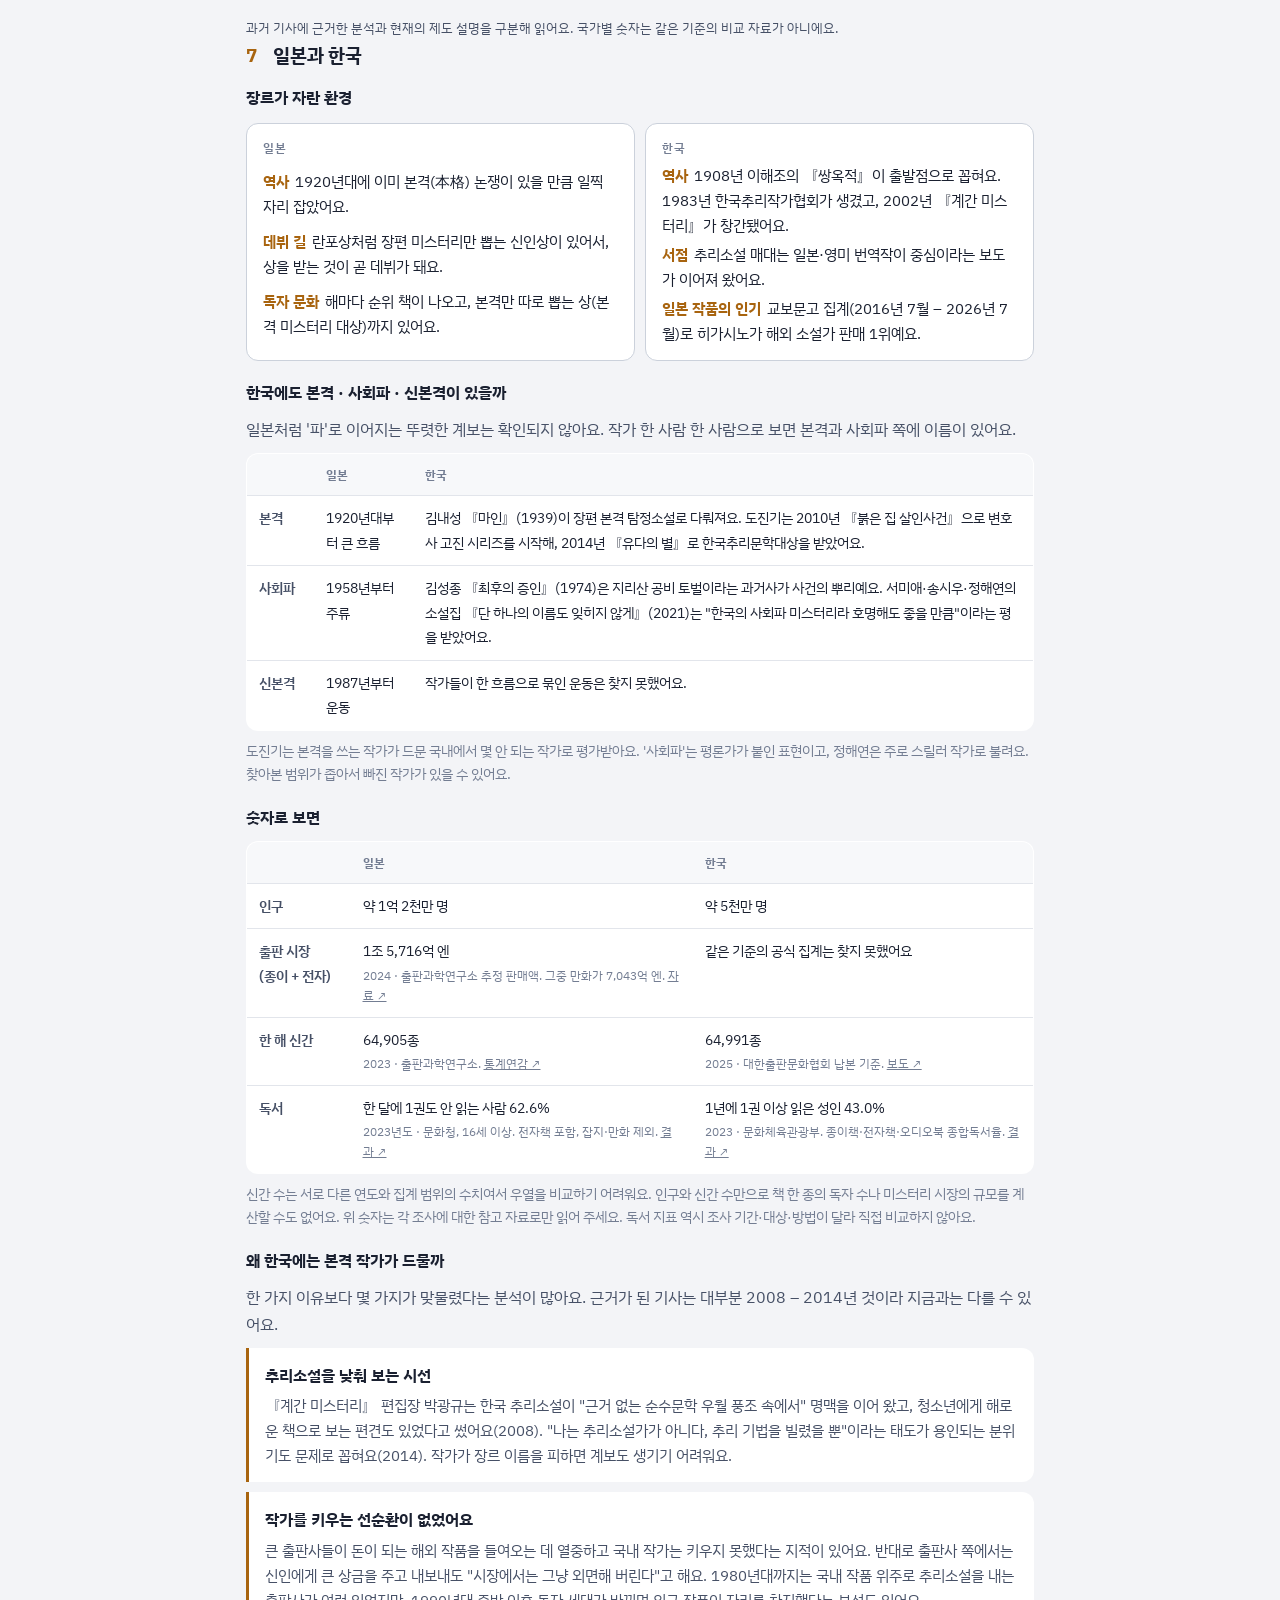
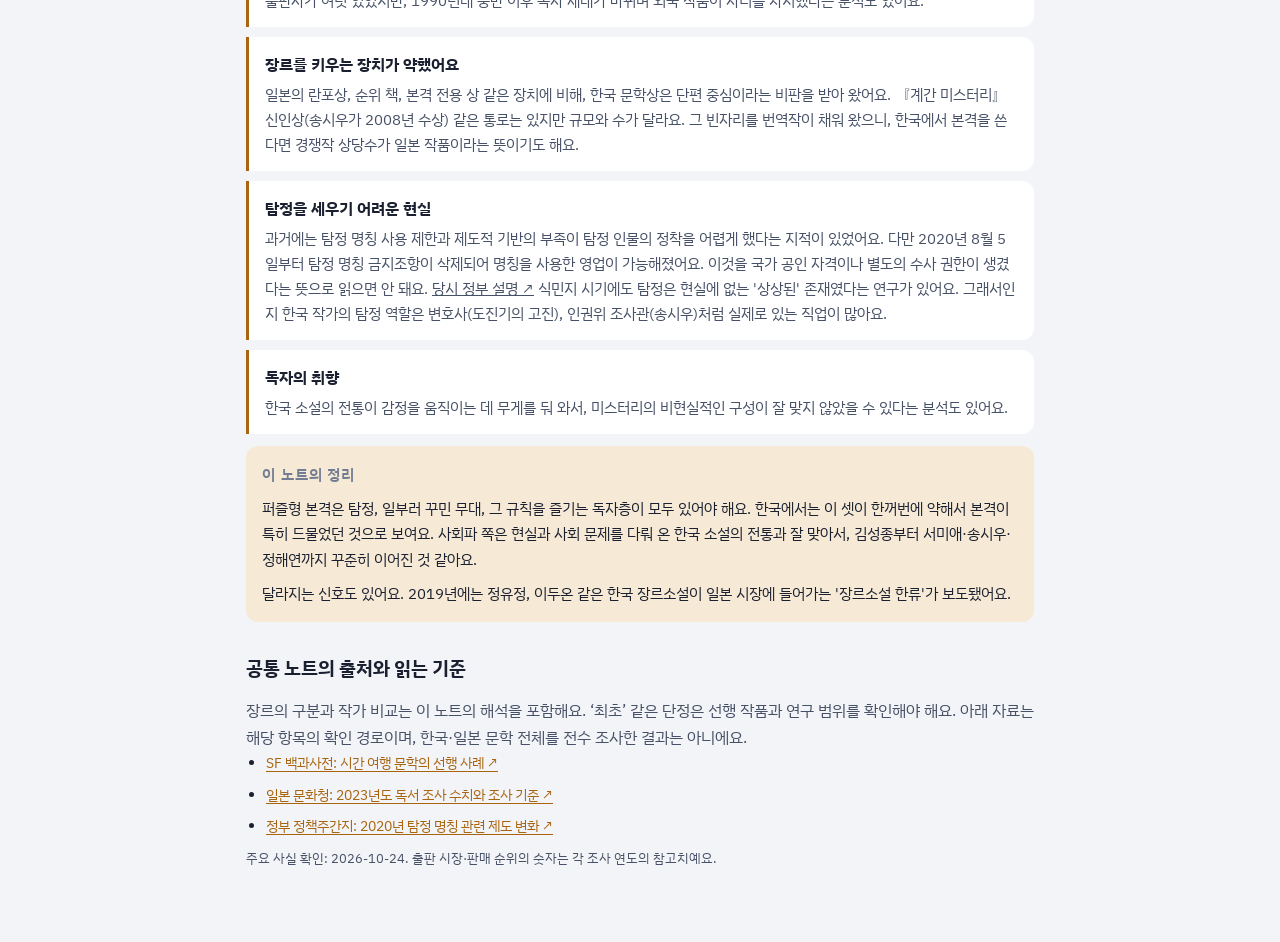
==== commit b0276c77: "최신본" ====
--- a/novel/index.html
+++ b/novel/index.html
@@ -556,13 +556,17 @@
       <h2>읽어 볼 대표작</h2>
       <div class="books">
         <div class="book"><span class="yr">1985 · 데뷔작</span><span class="jt" lang="ja">放課後</span><span class="kt">한국어판 『방과 후』 · 창해</span><p>여자 고등학교를 무대로 한 학원 추리소설. 엔지니어로 일하며 쓴 원고로 신인상을 받은 출발점이에요.</p></div>
+        <div class="book"><span class="yr">1990</span><span class="jt" lang="ja">仮面山荘殺人事件</span><span class="kt">한국어판 『가면산장 살인사건』 · 재인</span><p>강도에게 갇힌 산장에서 벌어지는 살인. ‘닫힌 공간’을 사람의 손으로 만든 본격 추리예요.</p></div>
+        <div class="book"><span class="yr">1996</span><span class="jt" lang="ja">悪意</span><span class="kt">한국어판 『악의』 · 현대문학</span><p>가가 교이치로 시리즈. 범인을 일찍 밝히고 ‘왜 죽였나’를 끝까지 파고들어요. 범인이 쓴 수기가 곧 본문이에요.</p></div>
         <div class="book"><span class="yr">1998</span><span class="jt" lang="ja">秘密</span><span class="kt">한국어판 『비밀』 · 소미미디어</span><p>사고 뒤 딸의 몸에 아내의 마음이 깃든다는 설정의 가족 이야기. 추리를 넘어 인간 드라마로 넓혀 간 작품이에요.</p></div>
         <div class="book"><span class="yr">1999</span><span class="jt" lang="ja">白夜行</span><span class="kt">한국어판 『백야행』 · 태동출판사</span><p>한 사건으로 얽힌 두 사람의 십수 년을 따라가는 긴 장편. 어두운 사회파 미스터리의 대표작으로 꼽혀요.</p></div>
+        <div class="book"><span class="yr">2002</span><span class="jt" lang="ja">ゲームの名は誘拐</span><span class="kt">한국어판 『게임의 이름은 유괴』 · 알에이치코리아</span><p>광고기획자가 벌이는 가짜 유괴를 처음부터 끝까지 범인의 눈으로만 써요.</p></div>
         <div class="book"><span class="yr">2005</span><span class="jt" lang="ja">容疑者Xの献身</span><span class="kt">한국어판 『용의자 X의 헌신』 · 재인</span><p>갈릴레오 시리즈. 천재 수학자가 꾸민 트릭과 그 동기가 반전이 되는 작품으로 나오키상을 받았어요.</p></div>
         <div class="book"><span class="yr">2009</span><span class="jt" lang="ja">新参者</span><span class="kt">한국어판 『신참자』 · 재인</span><p>가가 교이치로 시리즈. 도쿄 니혼바시 동네 사람들의 작은 사연을 하나씩 풀며 사건에 다가가요.</p></div>
         <div class="book"><span class="yr">2011</span><span class="jt" lang="ja">マスカレード・ホテル</span><span class="kt">한국어판 『매스커레이드 호텔』 · 현대문학</span><p>호텔리어와 형사가 짝을 이루는 시리즈의 첫 권. 무대와 인물이 영상화와 잘 맞는 작품이에요.</p></div>
         <div class="book"><span class="yr">2012</span><span class="jt" lang="ja">ナミヤ雑貨店の奇蹟</span><span class="kt">한국어판 『나미야 잡화점의 기적』 · 현대문학</span><p>고민 상담 편지가 시간을 넘어 오가는 잡화점 이야기. 살인이 없는 따뜻한 작품으로 한국에서도 많이 읽혔어요.</p></div>
         <div class="book"><span class="yr">2013</span><span class="jt" lang="ja">夢幻花</span><span class="kt">한국어판 『몽환화』 · 비채</span><p>환상의 노란 나팔꽃을 둘러싼 미스터리로 시바타 렌자부로상을 받았어요.</p></div>
+        <div class="book"><span class="yr">2020</span><span class="jt" lang="ja">ブラック・ショーマンと名もなき町の殺人</span><span class="kt">한국어판 『블랙 쇼맨과 이름 없는 마을의 살인』 · 알에이치코리아</span><p>블랙 쇼맨 시리즈의 첫 권. 전직 마술사가 조카와 함께 형의 죽음을 파헤쳐요.</p></div>
       </div>
     </section>
 
